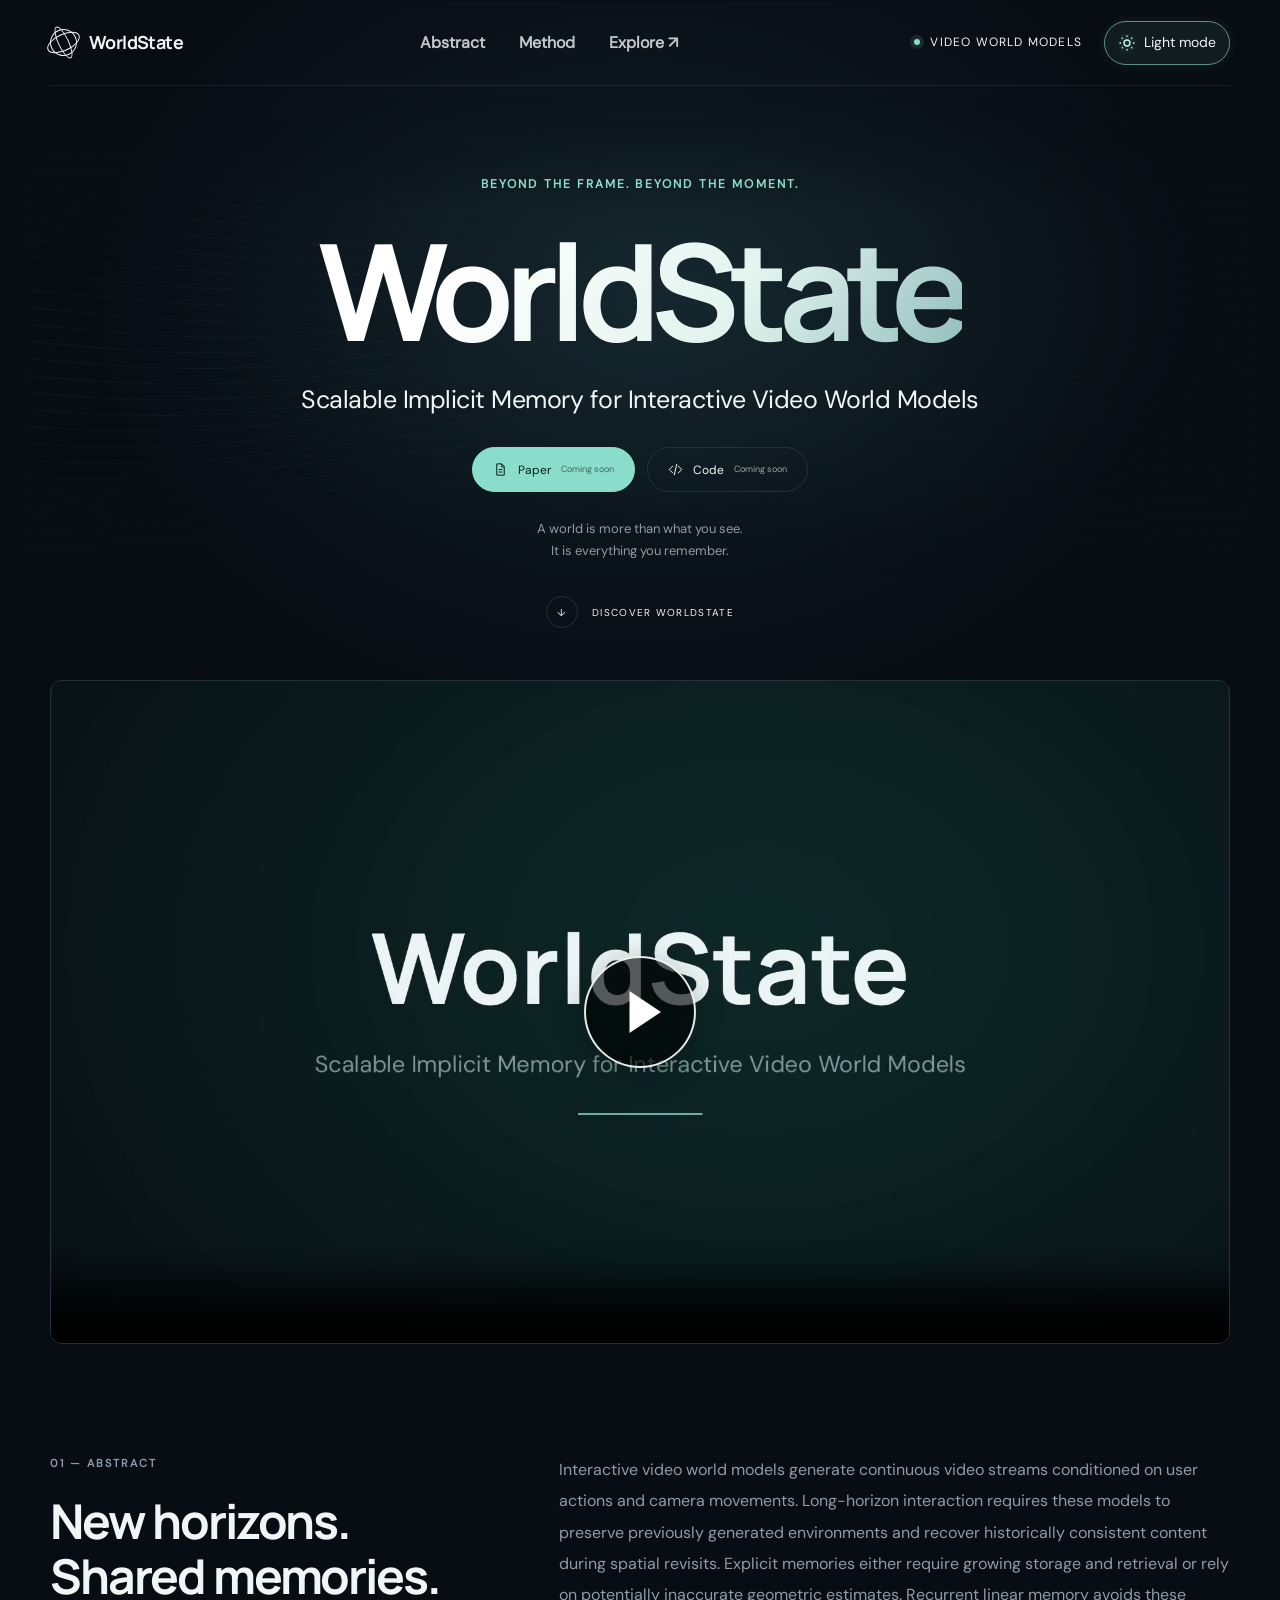
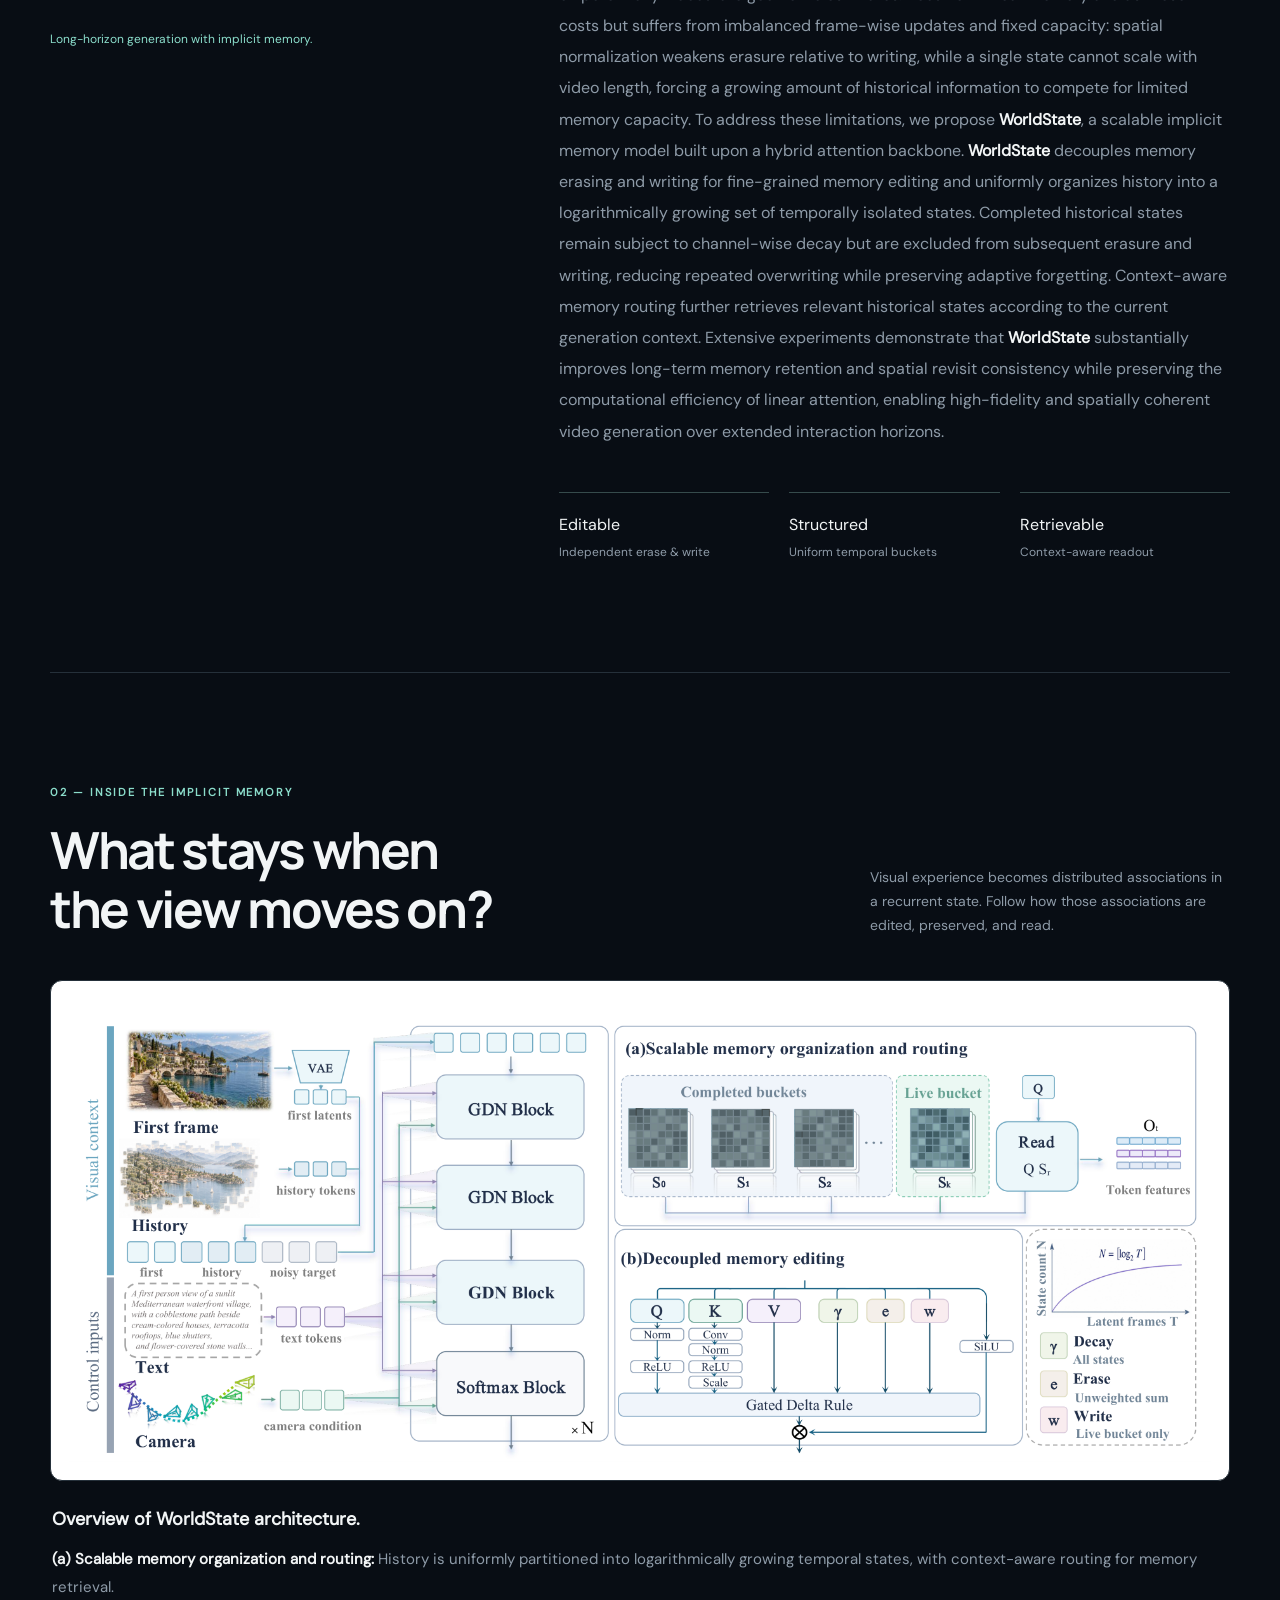
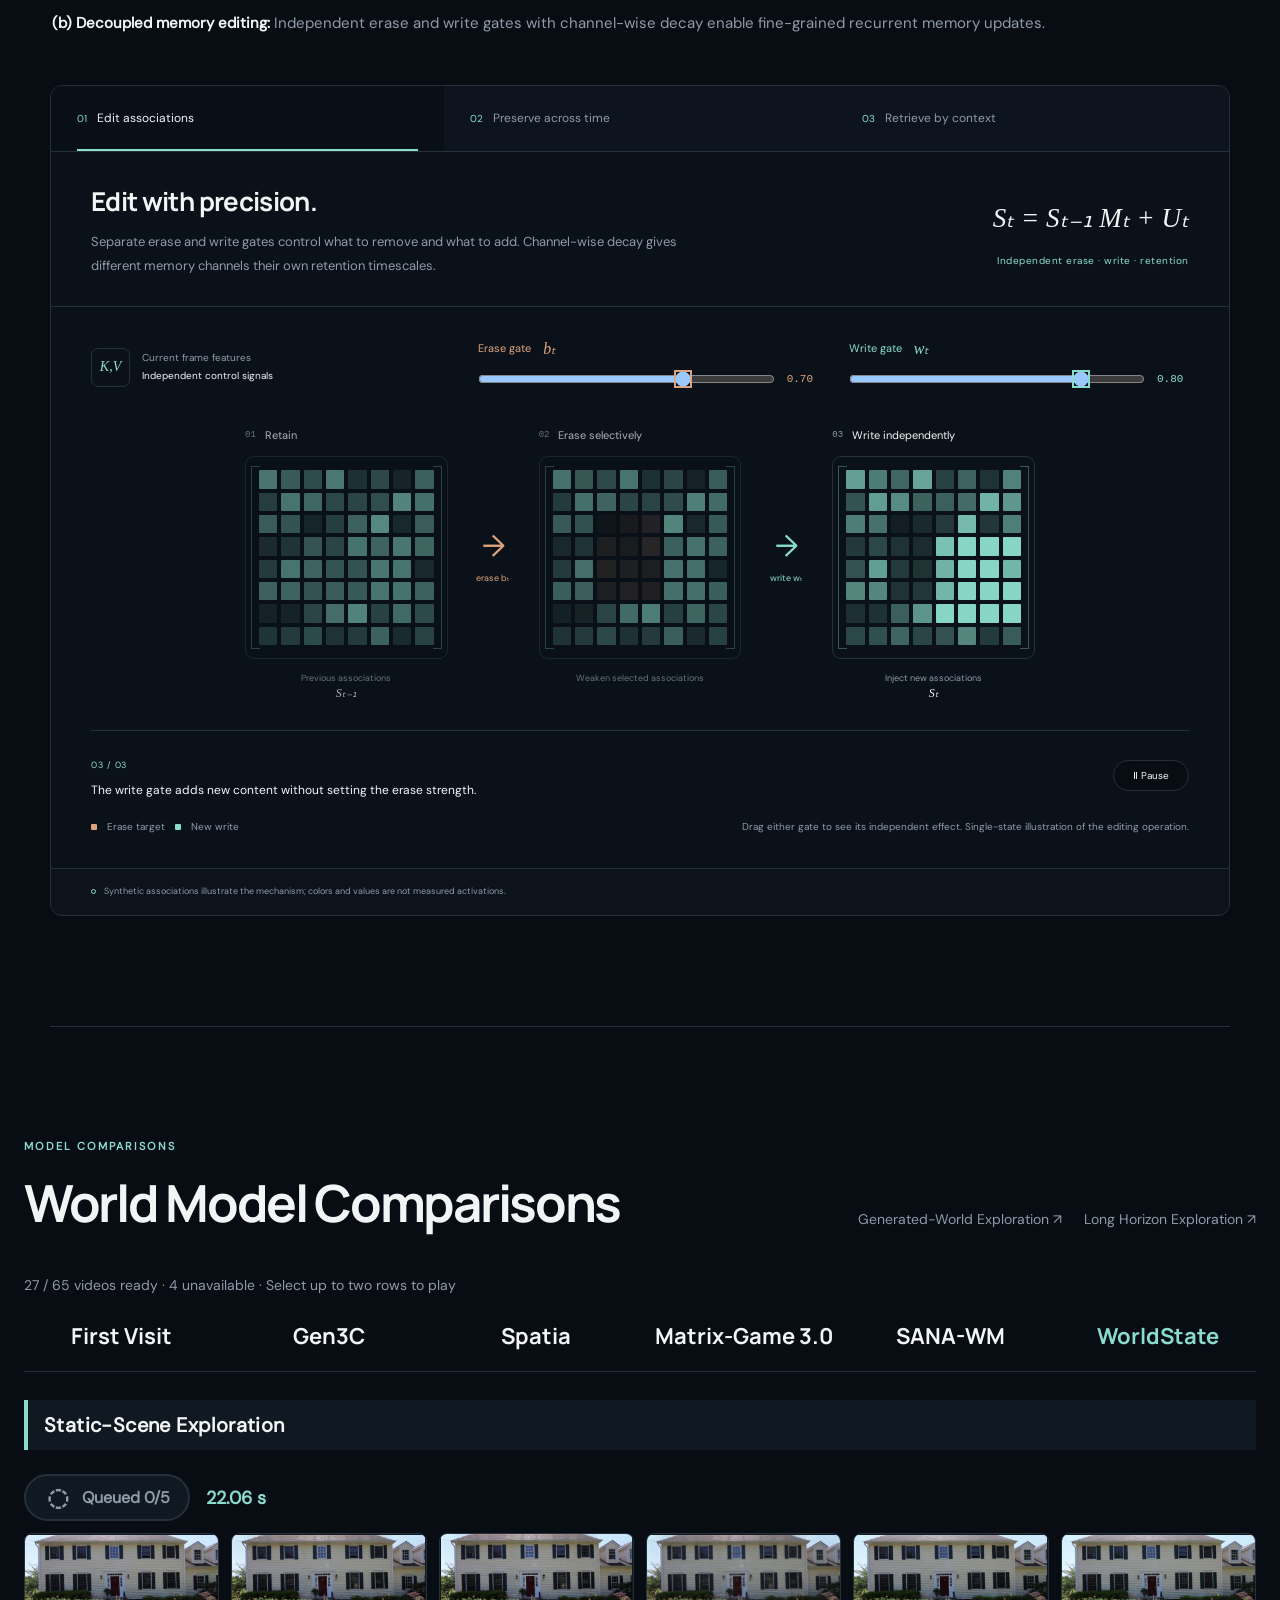
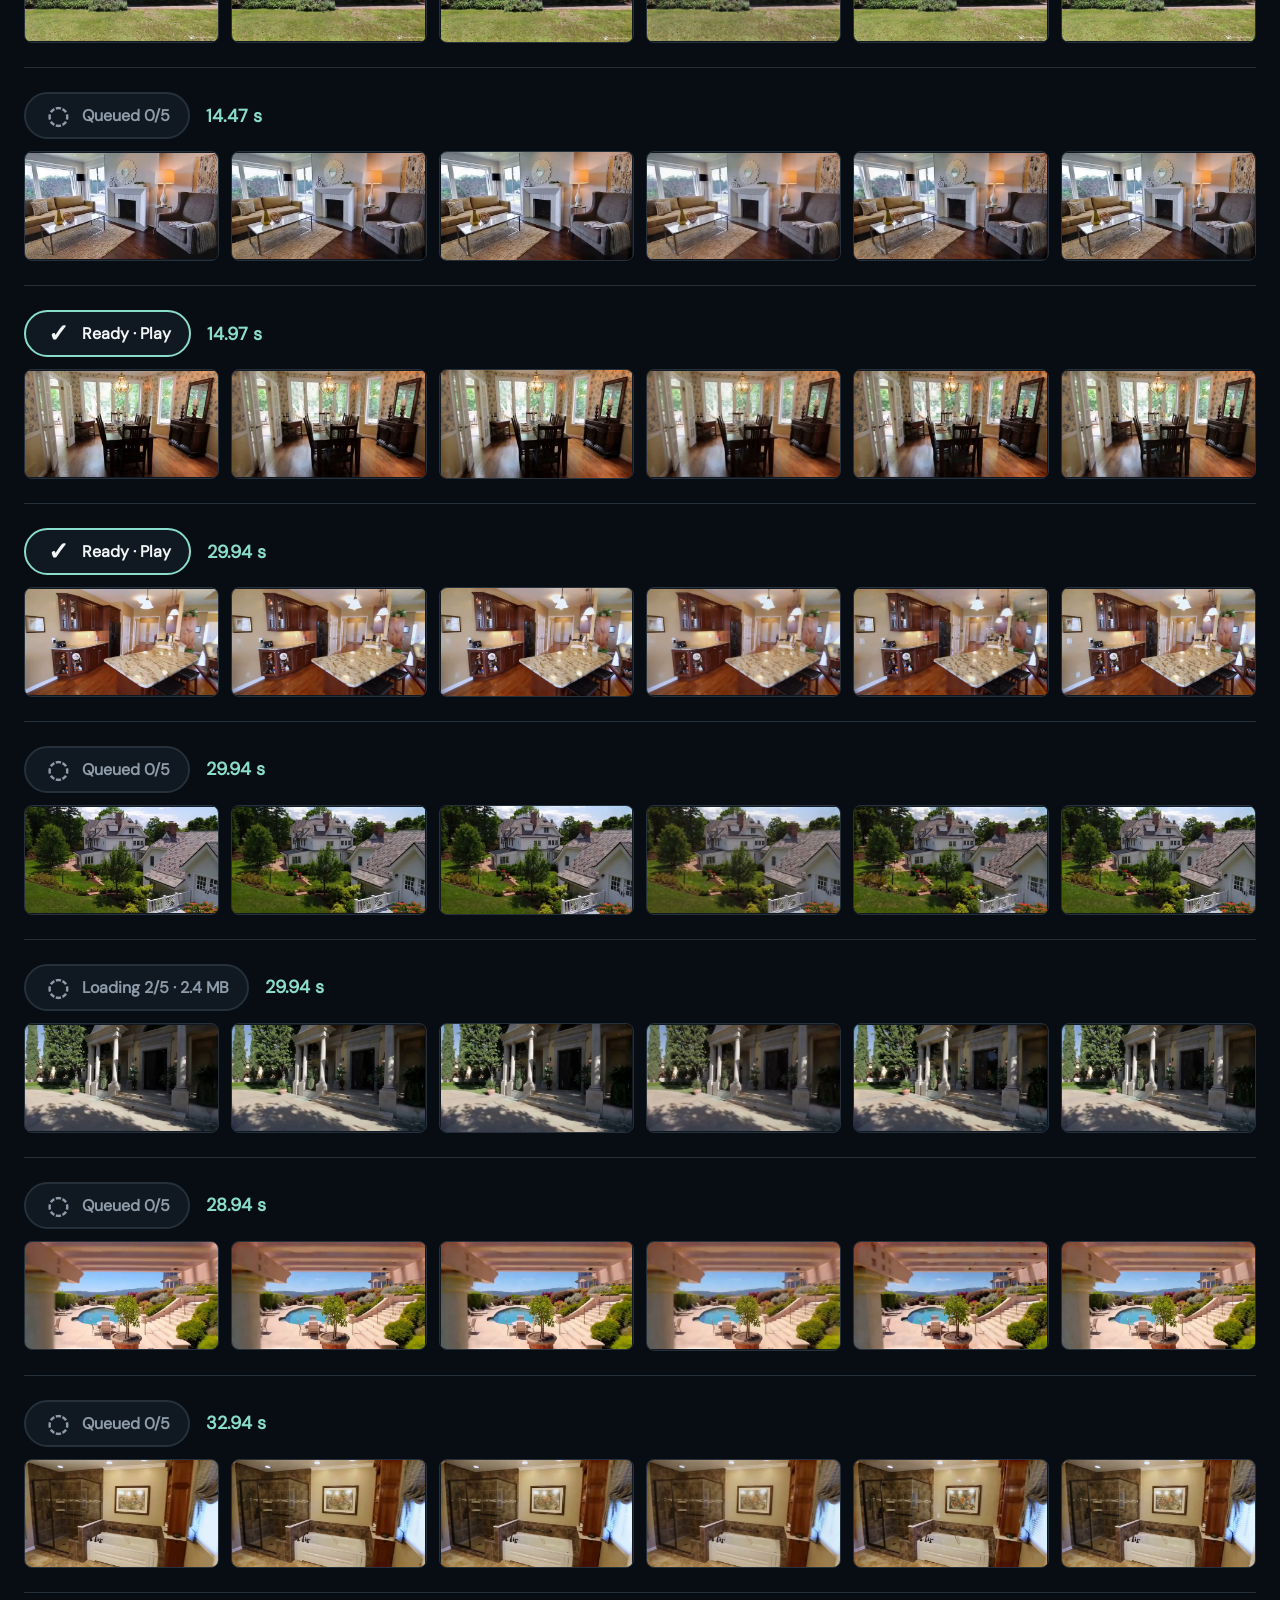
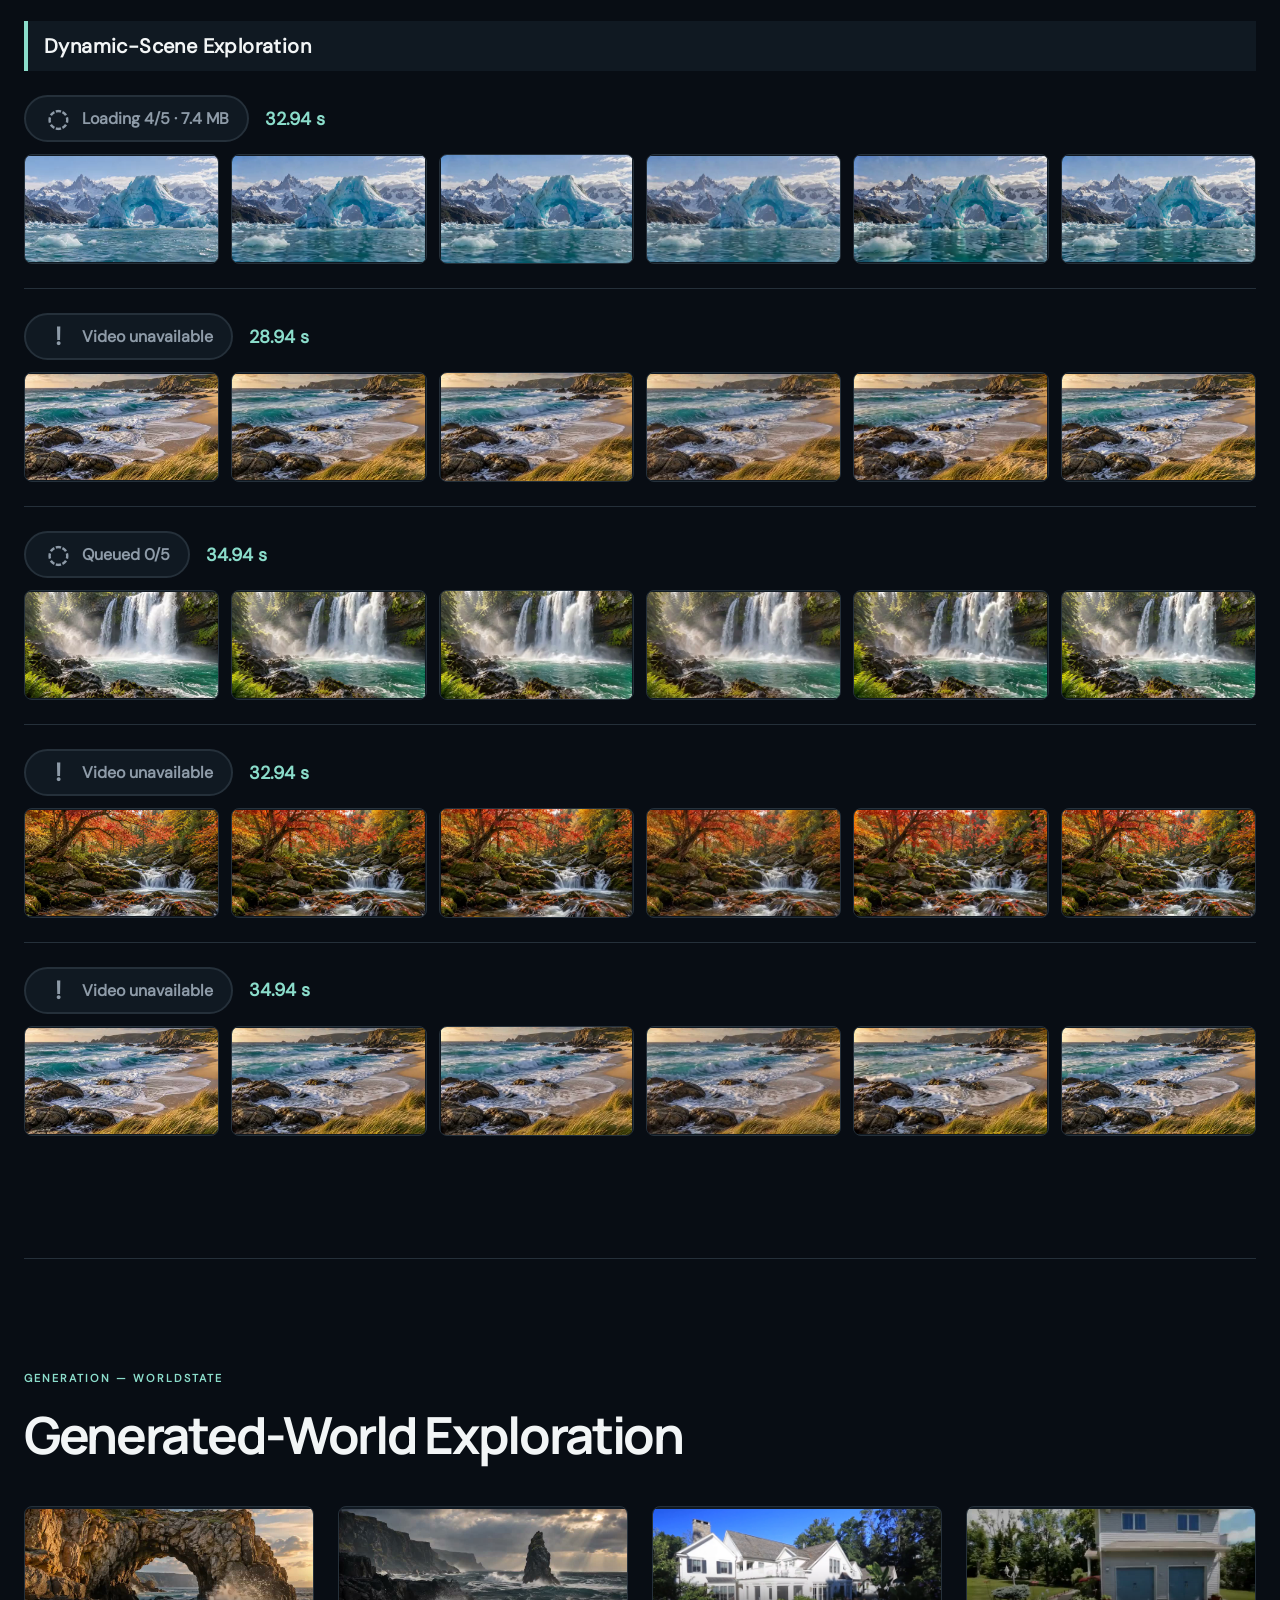
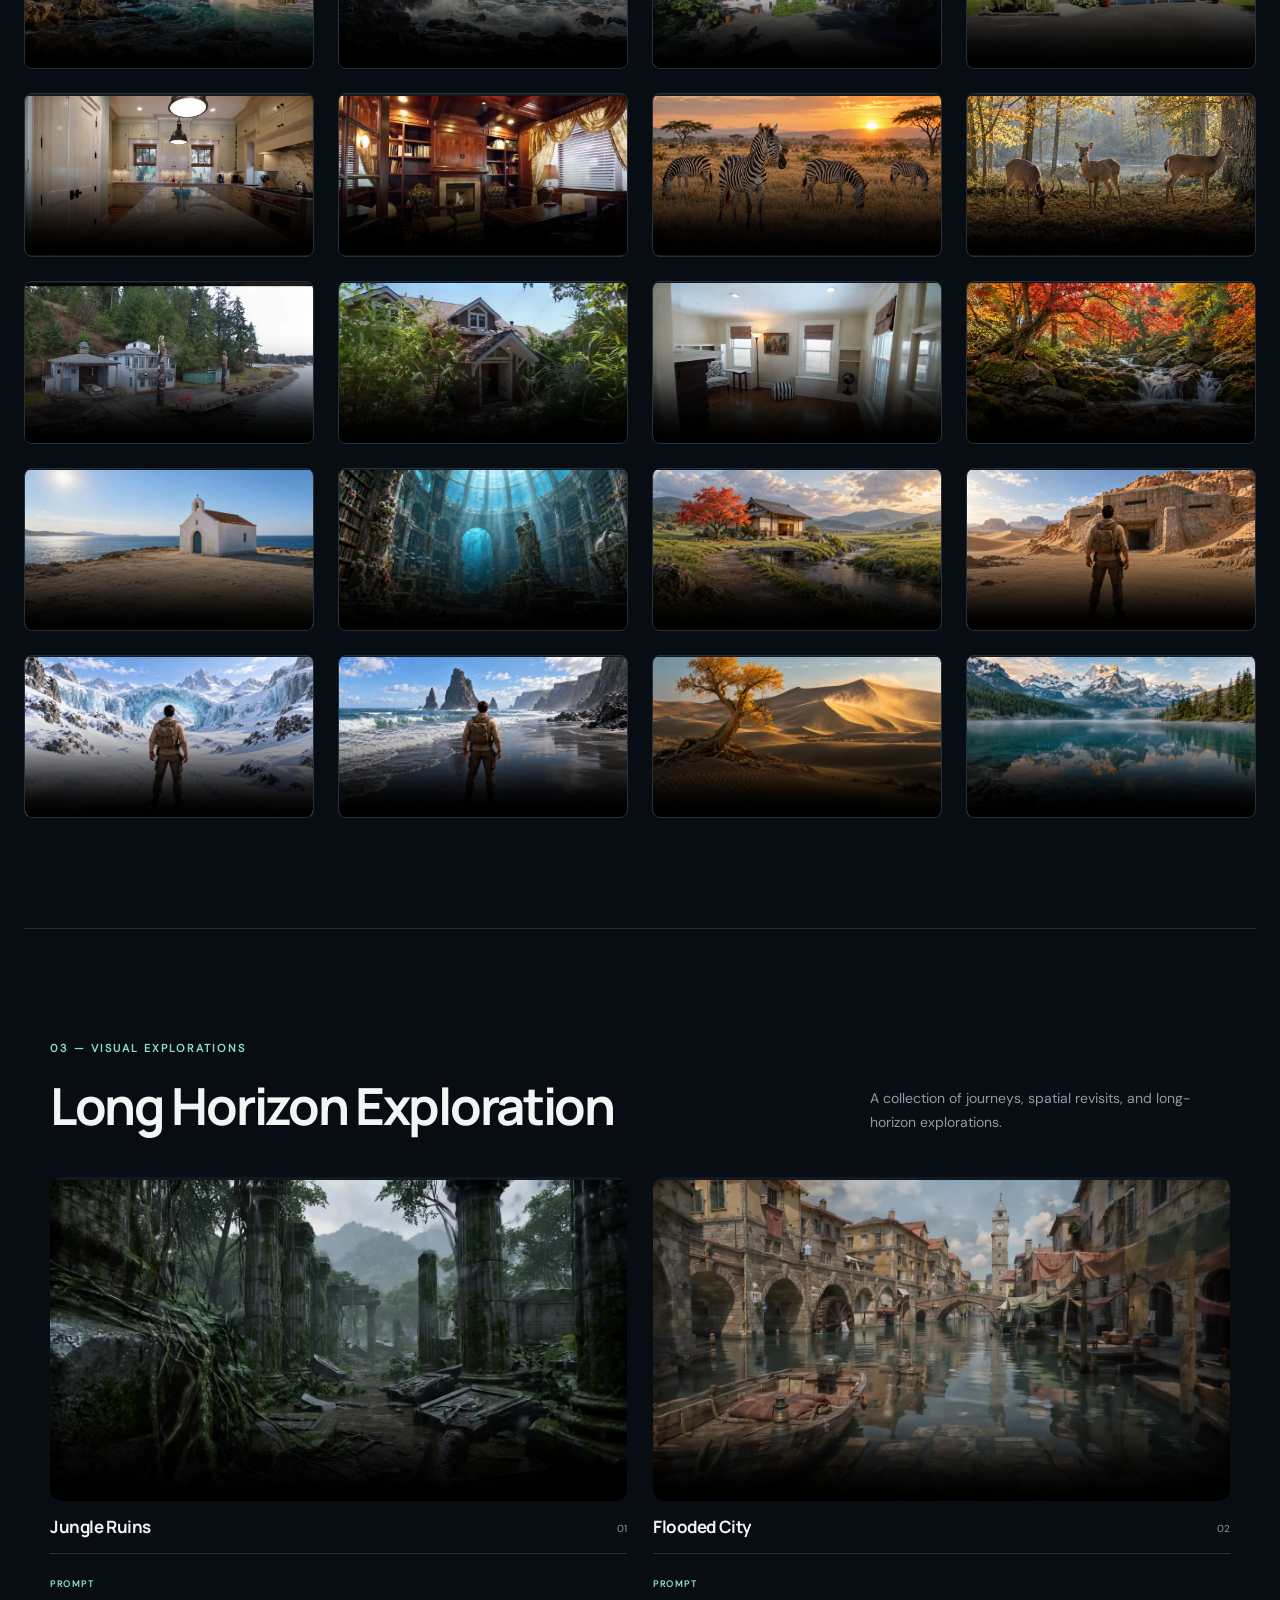
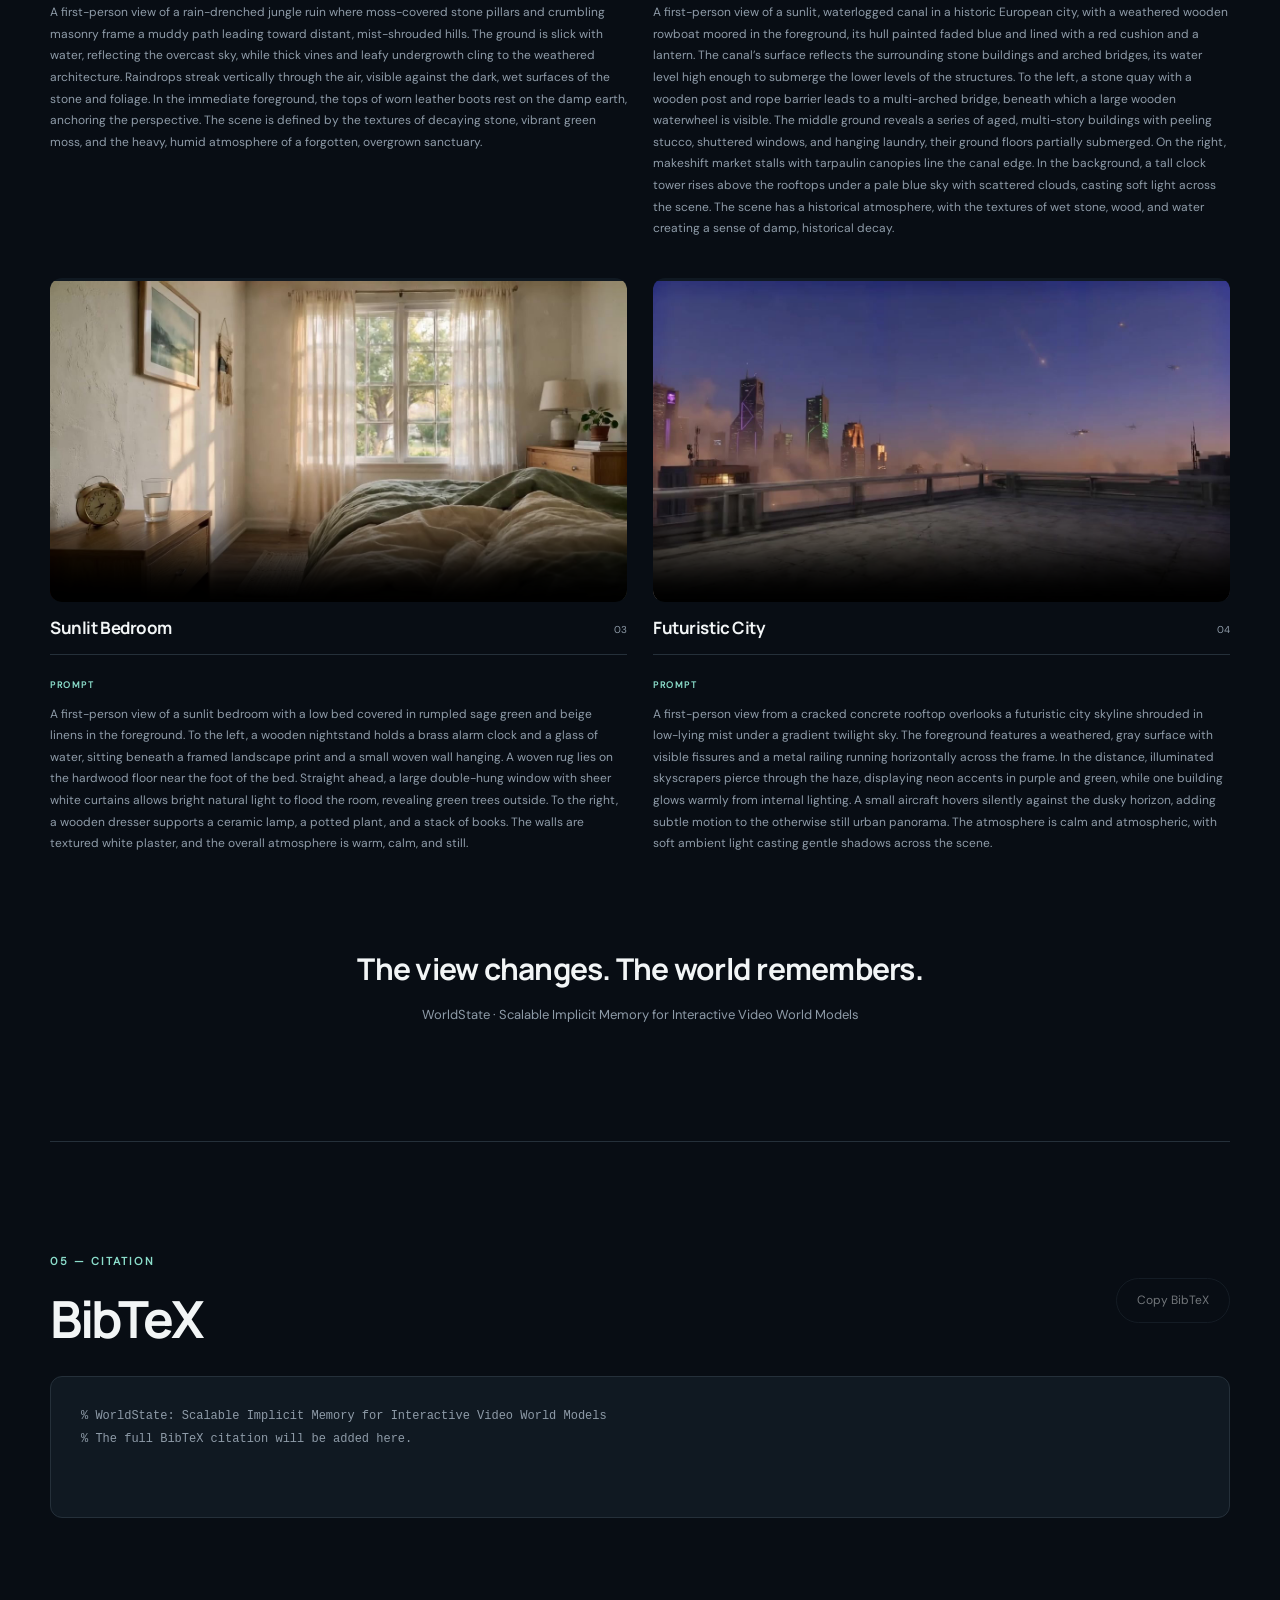
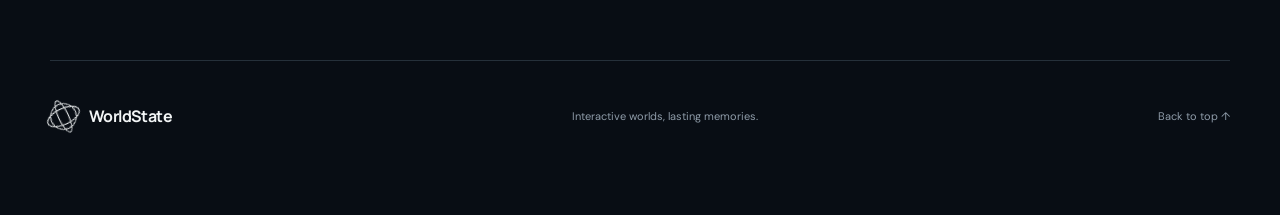
==== index.html @ dc85b0ac "Support inline comparison playback in sandboxed mirrors" ====
<!doctype html>
<html lang="en" data-theme="cinema">
<head>
<meta charset="utf-8">
<meta name="viewport" content="width=device-width, initial-scale=1">
<meta name="description" content="WorldState: Scalable Implicit Memory for Interactive Video World Models.">
<meta name="theme-color" content="#080d14">
<title>WorldState: Scalable Implicit Memory for Interactive Video World Models</title>
<script src="theme.js?v=2"></script>
<link rel="icon" href="assets/favicon.svg" type="image/svg+xml">
<link rel="stylesheet" href="styles.css?v=20260926-inline-videos">
<link rel="stylesheet" href="implicit.css?v=3">
<link rel="stylesheet" href="title.css?v=8">
<script src="title.js?v=3" defer></script>
<script src="content.js?v=20260926-gallery-order" defer></script>
<script src="implicit.js?v=20260921" defer></script>
<script src="video-preload.js?v=20260926-sandbox" defer></script>
<script src="video-loops.js?v=20260926-sandbox" defer></script>
<script src="app.js?v=20260926-inline-videos" defer></script>
</head>
<body>
<div id="app"></div>
<noscript><h1>WorldState: Scalable Implicit Memory for Interactive Video World Models</h1><p>Please enable JavaScript to view this interactive project page.</p></noscript>
</body>
</html>
---- styles.css ----
@font-face{font-family:DM;src:url('assets/dm-sans.ttf')}@font-face{font-family:Manrope;src:url('assets/manrope.ttf');font-weight:600 800}
:root{--bg:#f8f7f3;--ink:#252d28;--muted:#70766f;--accent:#718761;--line:#dfe2d8;--panel:#efefe8;--max:1180px;--radius:14px}
*{box-sizing:border-box}html{scroll-behavior:smooth;scroll-padding-top:95px}body{margin:0;background:var(--bg);color:var(--ink);font:16px/1.7 DM,Arial,sans-serif}button,a,input{-webkit-tap-highlight-color:transparent}button,input{font:inherit}button,a{touch-action:manipulation}button{cursor:pointer}a{color:inherit;text-decoration:none}button{color:inherit}img{max-width:100%;display:block}button:focus-visible,a:focus-visible,input:focus-visible{outline:3px solid var(--accent);outline-offset:5px}::selection{background:#b5caaa;color:#18261b}h1,h2,h3,p{margin:0}h1,h2,h3{font-family:Manrope,Arial,sans-serif;line-height:1.15}h1{letter-spacing:-.065em}h2{font-size:clamp(34px,4vw,52px);letter-spacing:-.045em}h3{font-size:23px;letter-spacing:-.025em}.wrap{width:min(var(--max),calc(100% - 100px));margin:auto}.eyebrow{font-size:11px;letter-spacing:.18em;text-transform:uppercase;font-weight:bold}.muted{color:var(--muted)}.skip{position:fixed;top:-100px;left:20px;z-index:99;padding:10px;background:var(--bg)}.skip:focus{top:10px}
.site-nav{height:86px;display:flex;align-items:center;justify-content:space-between;border-bottom:1px solid var(--line);position:relative;z-index:10}.brand{font-family:Manrope,sans-serif;display:flex;align-items:center;gap:12px;font-size:18px;letter-spacing:-.6px}.brand-mark{width:27px;height:27px;display:inline-block;position:relative;border:1.4px solid currentColor;border-radius:50%;transform:rotate(-25deg)}.brand-mark:before,.brand-mark:after{content:'';position:absolute;border:1.1px solid currentColor;border-radius:50%;inset:4px -5px}.brand-mark:after{inset:-5px 7px}.nav-links{display:flex;gap:32px;font-size:12px}.nav-links a{color:var(--muted);transition:color .2s}.nav-links a:hover{color:var(--ink)}.nav-end{display:flex;align-items:center;gap:10px;font-size:10px;letter-spacing:.14em}.status-dot{width:6px;height:6px;border-radius:50%;background:var(--accent);box-shadow:0 0 0 4px color-mix(in srgb,var(--accent) 12%,transparent)}
.hero{position:relative;padding:90px 0 64px}.hero h1{font-size:clamp(74px,9.5vw,136px);line-height:1.07}.hero .subtitle{font-size:clamp(21px,2.7vw,34px);line-height:1.4;font-weight:400;letter-spacing:-.035em;margin-top:16px}.hero .eyebrow{margin-bottom:24px}.hero-description{max-width:430px;color:var(--muted);font-size:15px}.resource-links{display:flex;gap:12px;margin-top:30px;flex-wrap:wrap}.pill{display:inline-flex;align-items:center;justify-content:center;gap:10px;border:1px solid var(--line);background:transparent;min-height:45px;padding:9px 20px;border-radius:30px;font-size:12px;transition:transform .2s,background .2s}.pill:hover{transform:translateY(-2px);background:var(--panel)}.pill.primary{color:var(--bg);background:var(--ink);border-color:var(--ink)}.pill small{font-size:9px;opacity:.62}.pill svg{width:15px;height:15px}.hero-authors{font-size:13px;margin-top:16px;color:var(--muted)}.hero-bottom{display:flex;align-items:end;justify-content:space-between;margin-top:40px}.scroll-cue{font-size:10px;letter-spacing:.13em;display:flex;align-items:center;gap:14px}.scroll-cue span{display:inline-flex;justify-content:center;align-items:center;width:32px;height:32px;border:1px solid var(--line);border-radius:50%}
.cover-strip{position:relative;border-radius:var(--radius);overflow:hidden;aspect-ratio:2.9;background:var(--panel)}.cover-strip img{width:100%;height:100%;object-fit:cover;object-position:center 58%;transition:transform 1.2s}.cover-strip:hover img{transform:scale(1.025)}.cover-caption{position:absolute;bottom:22px;left:26px;color:#fff;font-size:11px;letter-spacing:.12em;text-shadow:0 1px 8px #000}.cover-tag{position:absolute;top:20px;right:20px;padding:5px 10px;background:#182a2355;backdrop-filter:blur(15px);border:1px solid #ffffff44;border-radius:20px;color:#fff;font-size:10px;letter-spacing:.04em}.strip-footer{display:flex;justify-content:space-between;font-size:10px;color:var(--muted);margin-top:12px;letter-spacing:.05em}.section{padding:110px 0;border-bottom:1px solid var(--line)}.section-heading{display:flex;justify-content:space-between;align-items:end;gap:35px;margin-bottom:42px}.section-heading .eyebrow{margin-bottom:18px;color:var(--accent)}.section-heading p{max-width:360px;color:var(--muted);font-size:14px}.abstract-grid{display:grid;grid-template-columns:1fr 1.65fr;gap:90px}.abstract-grid h2{margin-top:20px}.abstract-copy{font-size:16px;line-height:1.95;color:var(--muted)}.abstract-copy strong{color:var(--ink);font-weight:600}.abstract-kicker{font-size:12px;color:var(--accent);margin-top:26px}.principles{display:grid;grid-template-columns:repeat(3,1fr);margin-top:45px;gap:20px}.principle{border-top:1px solid var(--line);padding-top:18px;font-size:12px}.principle b{display:block;color:var(--ink);font-weight:400;font-size:16px;margin-bottom:4px}.principle span{color:var(--muted)}
.method-shell{border:1px solid var(--line);border-radius:var(--radius);background:var(--panel);overflow:hidden}.method-tabs{display:flex;border-bottom:1px solid var(--line)}.method-tab{flex:1;text-align:left;border:0;background:none;padding:22px 26px;color:var(--muted);font-size:12px;position:relative}.method-tab[aria-selected=true]{color:var(--ink);background:color-mix(in srgb,var(--bg) 65%,transparent)}.method-tab[aria-selected=true]:after{content:'';position:absolute;bottom:0;height:2px;left:26px;right:26px;background:var(--accent)}.method-tab span{display:inline-block;font-size:10px;color:var(--accent);margin-right:10px}.method-body{display:grid;grid-template-columns:1.05fr 1fr;gap:65px;align-items:center;padding:55px}.method-copy p{color:var(--muted);font-size:14px;margin:20px 0}.method-formula{font-family:Georgia,serif;font-size:27px;font-style:italic;margin:26px 0}.method-note{font-size:10px;letter-spacing:.05em;color:var(--accent)}.memory-viz{min-height:235px;display:flex;flex-direction:column;justify-content:center;position:relative}.viz-top{display:flex;justify-content:space-between;font-size:9px;letter-spacing:.14em;margin-bottom:25px;color:var(--muted)}.buckets{display:flex;gap:12px;align-items:end;height:105px}.bucket{border:1px solid color-mix(in srgb,var(--accent) 38%,transparent);background:color-mix(in srgb,var(--accent) 8%,transparent);border-radius:7px;flex:1;height:91px;padding:11px 7px;position:relative;transition:transform .6s,background .6s,box-shadow .6s}.bucket:after{content:attr(data-label);position:absolute;bottom:-26px;width:100%;left:0;text-align:center;font-size:9px;color:var(--muted)}.bucket:last-child{border-style:dashed}.cells{display:grid;grid-template-columns:repeat(3,1fr);gap:4px;height:100%}.cells i{background:var(--accent);border-radius:2px;opacity:.16}.cells i:nth-child(3n){opacity:.42}.cells i:nth-child(4n){opacity:.7}.bucket.active{background:color-mix(in srgb,var(--accent) 24%,var(--bg));transform:translateY(-9px);box-shadow:0 9px 24px color-mix(in srgb,var(--accent) 15%,transparent)}.viz-route{border-top:1px solid var(--line);margin-top:47px;display:flex;justify-content:space-between;align-items:center;padding-top:18px;font-size:10px;color:var(--muted)}.query-node{color:var(--accent);border:1px solid var(--accent);padding:3px 10px;border-radius:5px}.method-disclosure{border-top:1px solid var(--line);padding:18px 25px;font-size:12px}.method-disclosure summary{cursor:pointer;list-style:none;color:var(--muted)}.method-disclosure summary:after{content:'＋';float:right}.method-disclosure[open] summary:after{content:'−'}.method-disclosure img{margin-top:25px;border-radius:8px;background:#fff;width:100%}.diagram-caption{font-size:11px;color:var(--muted);margin-top:14px}
.filter-row{display:flex;gap:8px;margin-bottom:32px;flex-wrap:wrap}.filter{border:1px solid transparent;border-radius:30px;padding:7px 18px;background:none;color:var(--muted);font-size:11px}.filter[aria-pressed=true]{border-color:var(--ink);color:var(--ink)}.video-grid{display:grid;grid-template-columns:repeat(2,1fr);gap:38px 26px}.video-card{min-width:0}.video-card[hidden]{display:none}.video-cover{position:relative;display:block;width:100%;padding:0;aspect-ratio:16/9;overflow:hidden;border:0;border-radius:var(--radius);background:var(--panel);text-align:left}.video-cover img{width:100%;height:100%;object-fit:cover;transition:transform .75s}.video-cover:hover img{transform:scale(1.045)}.video-cover:after{content:'';position:absolute;inset:0;background:linear-gradient(transparent 60%,#06181c55)}.play-icon{position:absolute;left:20px;bottom:20px;z-index:1;background:#ffffff26;border:1px solid #ffffff66;color:#fff;border-radius:50%;width:39px;height:39px;display:grid;place-items:center;font-size:13px;backdrop-filter:blur(8px)}.video-cover .cover-tag{font-size:9px;top:14px;right:14px}.video-meta{display:flex;align-items:start;justify-content:space-between;margin-top:16px;gap:15px}.video-meta h3{font-size:17px}.video-meta p{font-size:11px;color:var(--muted);margin-top:5px}.video-number{font-size:10px;color:var(--muted);padding-top:3px}.gallery-note{font-size:11px;color:var(--muted);margin-top:32px}.wide-callout{padding:65px 0 5px;text-align:center}.wide-callout p{font-size:13px;color:var(--muted);margin-top:18px}.wide-callout h3{font-size:30px}.footer{display:flex;justify-content:space-between;align-items:center;padding:42px 0 85px;font-size:11px;color:var(--muted)}.footer .brand{font-size:16px;color:var(--ink)}.footer a:hover{color:var(--accent)}
.design-switch{position:fixed;bottom:20px;left:50%;transform:translateX(-50%);display:flex;gap:3px;padding:5px;border-radius:30px;border:1px solid var(--line);background:color-mix(in srgb,var(--bg) 88%,transparent);backdrop-filter:blur(20px);box-shadow:0 5px 28px #0000000b;z-index:30;white-space:nowrap}.design-switch a{font-size:10px;padding:6px 13px;border-radius:20px;color:var(--muted)}.design-switch a.active{background:var(--ink);color:var(--bg)}.design-switch .switch-home{border-right:1px solid var(--line);border-radius:0;padding-right:14px}.reveal{opacity:1;transform:none}.js-motion .reveal{opacity:0;transform:translateY(24px);transition:opacity .8s,transform .8s}.js-motion .reveal.visible{opacity:1;transform:none}.toast{position:fixed;left:50%;bottom:86px;transform:translate(-50%,15px);opacity:0;pointer-events:none;background:var(--ink);color:var(--bg);padding:13px 22px;border-radius:10px;font-size:12px;z-index:50;transition:.25s;max-width:calc(100% - 40px);width:max-content}.toast.show{opacity:1;transform:translate(-50%,0)}
dialog{background:var(--bg);color:var(--ink);border:1px solid var(--line);padding:0;border-radius:16px;max-width:min(920px,calc(100vw - 32px));width:920px;max-height:90vh;overflow:auto}dialog::backdrop{background:#050d18cc;backdrop-filter:blur(10px)}.dialog-media{position:relative;background:#0c1015}.dialog-media img,.dialog-media video{width:100%;aspect-ratio:16/9;object-fit:contain}.dialog-close{position:absolute;z-index:2;top:14px;right:14px;border:1px solid #ffffff66;color:#fff;background:#13201caa;border-radius:50%;width:38px;height:38px;font-size:23px}.dialog-copy{padding:25px 30px}.dialog-copy p{font-size:13px;color:var(--muted);margin-top:10px}.dialog-copy .eyebrow{color:var(--accent);margin-bottom:12px}
/* 01 — Fieldnotes: warm paper, editorial typography, generous margins. */
.editorial .hero{padding-top:70px}.editorial .hero h1{font-family:Georgia,'Times New Roman',serif;font-weight:400;letter-spacing:-.065em}.editorial .hero .subtitle{max-width:730px;font-family:DM,sans-serif;font-size:29px}.editorial .hero-title-row{display:flex;align-items:center;justify-content:space-between}.editorial .orbit-art{width:180px;height:180px;margin:0 40px 0 20px;color:#8c9b7b;flex-shrink:0}.editorial .abstract-grid h2{font-family:Georgia,serif;font-weight:400;font-size:49px;letter-spacing:-.055em}.editorial .hero-bottom{margin-top:0}.editorial .hero-description{font-size:13px;text-align:right;max-width:280px}.editorial .hero-actions-row{display:flex;align-items:center;justify-content:space-between}.editorial .hero-actions-row .resource-links{margin-top:26px}.editorial .hero .scroll-cue{margin-top:22px}.orbit-art{animation:orbit-spin 70s linear infinite}.orbit-art ellipse,.orbit-art circle{fill:none;stroke:currentColor;stroke-width:.6}.orbit-art .orb-dot{fill:currentColor;stroke:0}@keyframes orbit-spin{to{transform:rotate(360deg)}}
/* 02 — Afterglow: large cinematic title, ambient light, widescreen gallery. */
.cinema{--bg:#080d14;--ink:#f2f5f6;--muted:#8e9ba8;--accent:#8bddcb;--line:#25303a;--panel:#101922;--radius:12px}.cinema .site-nav{border-color:#ffffff16}.cinema .hero{text-align:center;padding:88px 0 52px}.cinema .hero:before{content:'';position:absolute;inset:-85px -45px -70px;pointer-events:none;z-index:-1;background:radial-gradient(ellipse at 50% 40%,#315e7130,transparent 65%)}.cinema .hero h1{font-size:clamp(75px,10.5vw,150px);letter-spacing:-.07em;background:linear-gradient(140deg,#fff 22%,#def6f0 65%,#6fabb2);background-clip:text;color:transparent}.cinema .hero .subtitle{font-family:DM,sans-serif;font-size:25px;max-width:650px;margin:20px auto 0;letter-spacing:-.02em}.cinema .hero .eyebrow{color:var(--accent)}.cinema .resource-links{justify-content:center}.cinema .hero-description{margin:26px auto 0;max-width:500px;font-size:13px}.cinema .hero-bottom{justify-content:center;margin-top:34px}.cinema .cover-strip{aspect-ratio:2.5;border:1px solid #ffffff20;box-shadow:0 20px 100px #14435430}.cinema .cover-strip img{object-position:center 52%;filter:saturate(.75) brightness(.8)}.cinema .cover-strip:after{content:'';position:absolute;inset:0;background:linear-gradient(transparent 50%,#080d1477)}.cinema .cover-caption{z-index:1}.cinema .cover-crosshair{position:absolute;top:50%;left:50%;transform:translate(-50%,-50%);width:48px;height:48px;z-index:1;border:1px solid #ffffff44;border-radius:50%;display:grid;place-items:center;color:#fff9;font-size:20px}.cinema .abstract-grid{grid-template-columns:1fr 1.6fr}.cinema .abstract-grid h2{font-size:48px}.cinema .video-card:first-child{grid-column:1/-1}.cinema .video-card:first-child .video-cover{aspect-ratio:2.35}.cinema .video-cover img{filter:saturate(.8)}.cinema .filter[aria-pressed=true]{background:var(--accent);color:#10211f;border-color:var(--accent)}.cinema .section-heading .eyebrow{color:var(--accent)}.cinema .pill.primary{background:var(--accent);border-color:var(--accent);color:#0b211d}.cinema .principle{border-top-color:#364b4c}
/* 03 — Atlas: sky blue, floating spatial frames, soft technical precision. */
.atlas{--bg:#f5f8ff;--ink:#223958;--muted:#748299;--accent:#5a82ce;--line:#d9e3f1;--panel:#eaf0fa;--radius:20px}.atlas .hero{text-align:center;padding:83px 0 40px;isolation:isolate}.atlas .hero:before{content:'';position:absolute;inset:-87px -50px -80px;background:radial-gradient(ellipse at 50% 25%,#d8e6ff99,transparent 65%);z-index:-1}.atlas .hero .eyebrow{color:var(--accent)}.atlas .hero h1{font-size:clamp(80px,10vw,142px);color:#29476f;letter-spacing:-.07em}.atlas .hero .subtitle{font-family:DM,sans-serif;font-size:26px;max-width:680px;margin:20px auto 0}.atlas .resource-links{justify-content:center}.atlas .hero-description{margin:20px auto 0;font-size:13px;max-width:470px}.atlas .hero-bottom{display:none}.atlas .pill.primary{background:#29476f;border-color:#29476f;color:#fff}.atlas .pill{background:#ffffff80;border-color:#cddbef}.atlas-stage{position:relative;height:365px;display:flex;justify-content:center;align-items:center;perspective:1000px;margin:15px 0 0}.atlas-stage:before{content:'';position:absolute;inset:0;background-image:radial-gradient(#7794b733 .8px,transparent .8px);background-size:20px 20px;mask-image:radial-gradient(ellipse,#000 10%,transparent 72%)}.spatial-frame{position:absolute;width:47%;padding:7px;background:#fff;border:1px solid #d2dfef;border-radius:14px;box-shadow:0 20px 45px #3c63891c}.spatial-frame img{aspect-ratio:16/9;object-fit:cover;border-radius:8px}.spatial-frame.left{width:32%;left:3%;transform:rotate(-9deg) translateY(18px);z-index:1}.spatial-frame.right{width:32%;right:3%;transform:rotate(9deg) translateY(18px);z-index:1}.spatial-frame.center{z-index:2;transform:translateY(-10px);animation:float-frame 8s ease-in-out infinite}.frame-label{display:flex;justify-content:space-between;font-size:9px;letter-spacing:.1em;padding:8px 4px 2px;color:var(--muted)}.spatial-tag{position:absolute;bottom:6px;z-index:3;left:50%;transform:translateX(-50%);padding:8px 18px;border:1px solid #d1e0f1;background:#ffffffd9;backdrop-filter:blur(10px);border-radius:30px;font-size:10px;white-space:nowrap;display:flex;align-items:center;gap:10px}.atlas .abstract-grid{display:block;max-width:820px;margin:auto;text-align:center}.atlas .abstract-grid h2{max-width:600px;margin:18px auto 30px;font-size:48px}.atlas .abstract-copy{text-align:left}.atlas .abstract-kicker{text-align:center}.atlas .principles{text-align:center}.atlas .section-heading{justify-content:center;text-align:center;display:block}.atlas .section-heading p{margin:20px auto 0;max-width:500px}.atlas .method-shell{background:#fff9;box-shadow:0 15px 55px #31578507}.atlas .filter-row{justify-content:center}.atlas .filter[aria-pressed=true]{background:#29476f;border-color:#29476f;color:#fff}.atlas .video-grid{grid-template-columns:repeat(3,1fr);gap:35px 22px}.atlas .video-cover{aspect-ratio:1.45}.atlas .video-meta h3{font-size:15px}.atlas .video-meta p{font-size:10px}.atlas .gallery-note{text-align:center}.atlas .wide-callout{background:linear-gradient(120deg,#e2ecfa,#edf2ff);margin-top:70px;border-radius:20px;padding:45px 20px}.atlas .method-tab[aria-selected=true]{background:#eff4fc}@keyframes float-frame{0%,100%{transform:translateY(-10px)}50%{transform:translateY(-22px)}}
@media(min-width:1500px){.hero h1{font-size:140px}}@media(max-width:1000px){.wrap{width:calc(100% - 56px)}.method-body{gap:35px;padding:35px}.abstract-grid{gap:45px}.editorial .orbit-art{width:140px;height:140px;margin-right:10px}.atlas .video-grid{grid-template-columns:repeat(2,1fr)}.atlas-stage{height:310px}.method-tab{padding:20px 15px}.nav-end{display:none}.hero{padding-top:70px}}
@media(max-width:650px){.wrap{width:calc(100% - 36px)}.site-nav{height:72px}.brand{font-size:16px}.brand-mark{width:22px;height:22px}.nav-links{gap:18px;font-size:10px}.hero{padding:55px 0 35px}.hero h1,.cinema .hero h1,.atlas .hero h1{font-size:clamp(58px,15vw,90px)}.hero .eyebrow{font-size:9px;margin-bottom:20px}.hero .subtitle,.editorial .hero .subtitle,.cinema .hero .subtitle,.atlas .hero .subtitle{font-size:20px;line-height:1.4}.editorial .hero-title-row{display:block}.editorial .orbit-art{display:none}.editorial .hero{padding-top:50px}.editorial .hero-actions-row{display:block}.editorial .hero-description{text-align:left;margin-top:25px;max-width:100%}.editorial .hero .scroll-cue{margin-top:24px}.pill{padding:8px 15px;min-height:42px;font-size:11px}.resource-links{gap:9px;margin-top:25px}.cover-strip,.cinema .cover-strip{aspect-ratio:1.6}.cover-caption{bottom:16px;left:16px;font-size:9px}.cover-tag{top:12px;right:12px;font-size:8px}.strip-footer{font-size:8px;gap:15px}.section{padding:70px 0}.abstract-grid,.cinema .abstract-grid{display:block}.abstract-grid h2,.editorial .abstract-grid h2,.cinema .abstract-grid h2,.atlas .abstract-grid h2{font-size:36px;margin:18px 0 28px}.abstract-copy{font-size:14px;line-height:1.9}.principles{gap:12px;margin-top:30px}.principle b{font-size:13px}.principle span{font-size:10px;line-height:1.4;display:block}.section-heading{display:block;margin-bottom:28px}.section-heading h2{font-size:35px}.section-heading p{margin-top:20px;font-size:13px}.method-tabs{gap:0}.method-tab{padding:15px 10px;font-size:10px;line-height:1.5}.method-tab span{display:block}.method-tab[aria-selected=true]:after{left:10px;right:10px}.method-body{grid-template-columns:1fr;padding:28px 24px;gap:25px}.method-copy h3{font-size:24px}.method-copy p{font-size:13px}.method-formula{font-size:23px}.memory-viz{min-height:215px}.method-disclosure{padding:17px;font-size:10px}.video-grid,.atlas .video-grid{grid-template-columns:1fr;gap:30px}.cinema .video-card:first-child{grid-column:auto}.cinema .video-card:first-child .video-cover,.atlas .video-cover{aspect-ratio:16/9}.filter{padding:7px 13px;font-size:10px}.video-meta h3,.atlas .video-meta h3{font-size:17px}.footer{padding:35px 0 95px;gap:20px}.footer>span{display:none}.design-switch{bottom:13px}.design-switch a{font-size:9px;padding:7px 10px}.cinema .hero,.atlas .hero{padding:55px 0 30px}.cinema .hero-description,.atlas .hero-description{font-size:12px}.atlas-stage{height:225px;margin-top:0}.spatial-frame{width:65%}.spatial-frame.left,.spatial-frame.right{width:44%}.spatial-frame.left{left:0}.spatial-frame.right{right:0}.frame-label{font-size:6px;padding:5px 2px 0}.spatial-tag{font-size:8px;bottom:0;padding:6px 11px}.atlas .section-heading p{font-size:13px}.atlas .abstract-grid{text-align:left}.atlas .abstract-copy{text-align:left}.atlas .abstract-grid h2{margin:18px 0 28px}.wide-callout h3{font-size:25px}.dialog-copy{padding:23px}.dialog-copy h3{font-size:23px}}
.cinema .hero:before,.atlas .hero:before{left:0;right:0}
@media(prefers-reduced-motion:reduce){html{scroll-behavior:auto}*,*:before,*:after{animation:none!important;transition:none!important}.js-motion .reveal{opacity:1;transform:none}}

/* Refiner comparisons: each source contains two synchronized views. */
.refiner-list{display:grid;gap:48px}
.refiner-card{min-width:0}
.refiner-card-heading{display:flex;justify-content:space-between;align-items:baseline;gap:16px;margin-bottom:20px}
.refiner-card-heading h3{font-family:Manrope,Arial,sans-serif;font-size:22px;letter-spacing:-.6px;margin:0}
.refiner-card-heading>span{color:var(--muted);font-size:11px}
.refiner-labels{display:grid;grid-template-columns:repeat(2,minmax(0,1fr));border:1px solid var(--line);border-bottom:0;border-radius:var(--radius) var(--radius) 0 0;background:var(--panel)}
.refiner-labels>div{padding:15px 20px;display:flex;justify-content:space-between;align-items:center;gap:12px}
.refiner-labels>div+div{border-left:1px solid var(--line)}
.refiner-labels span{font-size:11px;color:var(--muted)}
.refiner-labels strong{font-size:12px;font-weight:500}
.refiner-labels>div+div strong{color:var(--accent)}
.refiner-video{display:block;width:100%;height:auto;aspect-ratio:2560/704;object-fit:contain;background:#080d14;border-radius:0 0 var(--radius) var(--radius)}
.refiner-caption{font-size:11px;color:var(--muted);margin:12px 0 0;text-align:center}
.refiner-caption span{padding:0 12px}
@media(max-width:650px){.refiner-list{gap:32px}.refiner-card-heading{margin-bottom:14px}.refiner-card-heading h3{font-size:18px}.refiner-card-heading>span{font-size:9px}.refiner-labels>div{padding:12px 10px;display:block;text-align:center}.refiner-labels span{display:block;font-size:9px;margin-bottom:3px}.refiner-labels strong{font-size:11px}.refiner-caption{font-size:9px}.refiner-caption span{padding:0 5px}}

/* Reserved paper citation, after all video content. */
.citation-section .section-heading{align-items:center;margin-bottom:28px}
.citation-copy{flex-shrink:0}
.citation-copy:disabled{opacity:.45;cursor:default}
.citation-panel{border:1px solid var(--line);border-radius:var(--radius);background:var(--panel)}
.citation-panel pre{margin:0;padding:28px 30px;min-height:140px;white-space:pre-wrap;overflow-wrap:anywhere;color:var(--muted);font:12px/1.9 ui-monospace,SFMono-Regular,Consolas,monospace}
.citation-panel pre:focus-visible{outline:2px solid var(--accent);outline-offset:4px;border-radius:var(--radius)}
.citation-panel code{font:inherit}
.citation-status{display:block;min-height:22px;margin-top:10px;font-size:11px;color:var(--muted)}
@media(max-width:650px){.citation-section .section-heading{display:flex;gap:18px}.citation-section .section-heading h2{margin-bottom:0}.citation-copy{font-size:10px;padding:8px 12px}.citation-panel pre{padding:22px 18px;font-size:11px}}

/* One project page, with a persistent day/night color mode. */
:root[data-theme="cinema"]{--bg:#080d14;--ink:#f2f5f6;--muted:#8e9ba8;--accent:#8bddcb;--line:#25303a;--panel:#101922;--radius:12px}
html{background:var(--bg)}
.nav-controls{display:flex;align-items:center;gap:22px}
.theme-toggle{display:inline-flex;align-items:center;justify-content:center;gap:8px;min-width:44px;min-height:44px;padding:8px 13px;border:1px solid var(--line);border-radius:24px;background:transparent;color:var(--ink);font-size:12px;white-space:nowrap}
.theme-toggle:hover{background:var(--panel);border-color:var(--accent)}
.theme-toggle svg{width:18px;height:18px;flex-shrink:0}
.theme-moon,.editorial .theme-sun{display:none}
.editorial .theme-moon{display:block}
/* Keep the editorial composition by day and the centered title by night. */
.cinema .hero-title-row,.cinema .hero-actions-row{display:contents}
.cinema .hero .orbit-art{display:none}
.cinema .hero .subtitle{max-width:900px}
.editorial .hero{text-align:left}
.editorial .hero .subtitle{max-width:900px}
.hero .subtitle{text-wrap:balance}
.editorial .memory-title{margin-left:0;margin-right:0}
.editorial .hero-bottom{justify-content:flex-start}
.hero-layout{display:flow-root}
.hero.theme-changing{overflow:clip;will-change:height}
.hero.theme-changing .hero-layout{will-change:opacity,transform,filter;pointer-events:none}
body{transition:background-color .55s ease,color .55s ease}
.site-nav,.theme-toggle,.pill{transition:background-color .45s ease,color .45s ease,border-color .45s ease}
.nav-links{font-size:16px;font-weight:600;gap:34px}
.nav-links a{color:var(--ink);opacity:.8}
.nav-links a:hover{opacity:1}
.nav-end{font-size:12px;letter-spacing:.1em}
.theme-toggle{font-size:14px}
.theme-toggle:disabled{cursor:progress}
.hero .eyebrow{font-size:12px}
@media(max-width:1000px){.nav-controls{gap:12px}.nav-links{gap:24px}}
@media(max-width:650px){
 .site-nav{height:auto;min-height:108px;padding-top:15px;padding-bottom:12px;flex-wrap:wrap;gap:10px 16px}
 .site-nav .brand{font-size:18px}
 .nav-controls{order:2;margin-left:auto;gap:0}
 .theme-toggle{padding:10px}
 .theme-label{display:none}
 .nav-links{order:3;flex-basis:100%;justify-content:center;gap:32px;font-size:14px}
 .nav-links a{min-height:32px;display:inline-flex;align-items:center}
 .hero .eyebrow{font-size:10px}
 .editorial .hero{padding:50px 0 35px}
 .editorial .hero .subtitle{font-size:20px}
 .editorial .hero-description{font-size:12px}
}
@media(prefers-reduced-motion:reduce){body,.site-nav,.theme-toggle,.pill{transition:none}}

/* A steady illuminated mode control, with feedback on hover or keyboard focus. */
.theme-toggle{--mode-light:#c1f8e9;--mode-glow:#8bddcb66;border-color:color-mix(in srgb,var(--accent) 55%,var(--line));background:color-mix(in srgb,var(--accent) 7%,var(--bg));box-shadow:0 0 14px color-mix(in srgb,var(--accent) 8%,transparent);transition:background-color .3s ease,border-color .3s ease,box-shadow .3s ease,color .3s ease}
.editorial .theme-toggle{--mode-light:#526b3b;--mode-glow:#829e5555}
.theme-toggle svg{color:var(--mode-light);opacity:1;stroke-width:1.8;filter:drop-shadow(0 0 4px var(--mode-glow));transform-origin:center;transition:transform .35s cubic-bezier(.2,.8,.2,1),filter .3s ease}
.theme-toggle:disabled{opacity:1}
.theme-toggle:focus-visible{background:color-mix(in srgb,var(--accent) 16%,var(--bg));border-color:var(--accent);box-shadow:0 0 22px color-mix(in srgb,var(--accent) 20%,transparent)}
.theme-toggle:focus-visible svg{transform:rotate(18deg) scale(1.12);filter:drop-shadow(0 0 7px var(--mode-glow))}
@media(hover:hover){
 .theme-toggle:hover{background:color-mix(in srgb,var(--accent) 16%,var(--bg));border-color:var(--accent);box-shadow:0 0 22px color-mix(in srgb,var(--accent) 20%,transparent)}
 .theme-toggle:hover svg{transform:rotate(18deg) scale(1.12);filter:drop-shadow(0 0 7px var(--mode-glow))}
}
@media(prefers-reduced-motion:reduce){.theme-toggle,.theme-toggle svg{transition:none}.theme-toggle:hover svg,.theme-toggle:focus-visible svg{transform:none}}

/* Author-provided architecture, shown before the interactive method stages. */
.architecture-overview{margin:0 0 48px}
.architecture-image{display:block;padding:18px;background:#fff;border:1px solid var(--line);border-radius:var(--radius);overflow:hidden;cursor:zoom-in}
.architecture-image img{display:block;width:100%;height:auto;filter:none}
.architecture-overview figcaption{padding:22px 2px 0;font-size:15px;line-height:1.85;color:var(--muted)}
.architecture-overview strong{color:var(--ink);font-weight:700}
.architecture-caption-heading{display:flex;align-items:baseline;justify-content:space-between;gap:20px;margin-bottom:10px}
.architecture-caption-heading>strong{font-size:18px}
.architecture-caption-heading>a{font-size:14px;color:var(--accent);white-space:nowrap;text-decoration:underline;text-underline-offset:4px}
.architecture-overview figcaption p+p{margin-top:8px}
@media(max-width:650px){.architecture-overview{margin-bottom:32px}.architecture-image{padding:6px}.architecture-overview figcaption{font-size:14px;padding-top:18px}.architecture-caption-heading{align-items:flex-start;flex-direction:column;gap:6px}.architecture-caption-heading>strong{font-size:17px}}

/* Video-first overview and dedicated comparison / short / long collections. */
.architecture-image{cursor:default}
.video-placeholder{aspect-ratio:16/9;display:flex;align-items:center;justify-content:center;flex-direction:column;gap:10px;background:linear-gradient(135deg,color-mix(in srgb,var(--accent) 5%,var(--panel)),var(--panel));border:1px solid var(--line);border-radius:var(--radius);color:var(--muted);font-size:11px;overflow:hidden}
.video-placeholder svg{width:32px;height:26px;color:var(--accent);opacity:.65}
.featured-film{margin-bottom:0}
.featured-film .featured-media{background:var(--panel)}
.featured-film .featured-media>video{width:100%;height:100%;object-fit:contain;display:block}
.featured-placeholder{width:100%;height:100%;min-height:220px;border:0;background:radial-gradient(ellipse at 50% 50%,color-mix(in srgb,var(--accent) 10%,var(--bg)),var(--bg) 75%);gap:18px}
.featured-placeholder svg{width:54px;height:44px}
.featured-placeholder strong{font-family:Manrope,sans-serif;color:var(--ink);font-size:clamp(24px,3vw,40px);letter-spacing:-.04em;font-weight:600}
.featured-placeholder>span{font-size:13px;letter-spacing:.04em}
.showcase-nav{display:flex;flex-wrap:wrap;gap:22px;font-size:14px;color:var(--muted)}
.showcase-nav a:hover{color:var(--ink)}
.comparison-scroll{overflow-x:auto;overscroll-behavior-x:contain;scrollbar-color:var(--accent) var(--panel);padding-bottom:12px}
.comparison-scroll:focus-visible{outline:2px solid var(--accent);outline-offset:5px;border-radius:8px}
.comparison-table{min-width:1060px}
.comparison-models,.comparison-cells{display:grid;grid-template-columns:repeat(6,minmax(0,1fr));gap:12px}
.comparison-models{padding:0 0 16px;border-bottom:1px solid var(--line)}
.comparison-model{text-align:center;font-family:Manrope,sans-serif;font-size:14px;font-weight:650;white-space:nowrap;color:var(--muted)}
.comparison-model.ours{color:var(--accent)}
.comparison-row{padding:24px 0;border-bottom:1px solid var(--line)}
.comparison-row:last-child{border-bottom:0;padding-bottom:0}
.row-playback-status{position:sticky;left:0;display:flex;align-items:center;gap:10px;width:max-content;min-height:46px;margin:0 0 12px;padding:9px 18px;border:2px solid var(--line);border-radius:999px;background:var(--panel);color:var(--muted);font:700 16px DM,sans-serif;cursor:pointer;z-index:1}
.playback-status-icon{display:inline-flex;align-items:center;justify-content:center;width:28px;font-size:25px;line-height:1}
.preload-progress{color:var(--muted);font-size:14px;margin:0 0 20px}
.comparison-row.is-ready:not(.is-active) .row-playback-status{color:var(--ink);border-color:var(--accent)}
.row-playback-status:hover,.row-playback-status:focus-visible{color:var(--ink);border-color:var(--accent);outline:2px solid var(--accent);outline-offset:2px}
.comparison-row.is-active .row-playback-status{color:var(--ink);border-color:var(--accent);background:color-mix(in srgb,var(--accent) 22%,var(--panel))}
.comparison-row.is-active .comparison-cells{outline:3px solid var(--accent);outline-offset:3px;border-radius:8px}
.comparison-row.is-playing .row-playback-status{color:#080d14;background:var(--accent);border-color:var(--accent);box-shadow:0 0 0 3px color-mix(in srgb,var(--accent) 16%,transparent)}
.comparison-cells:focus-visible{outline:2px solid var(--accent);outline-offset:3px;border-radius:8px}
.comparison-row-heading{display:flex;align-items:center;gap:12px;margin-bottom:12px}
.comparison-row-heading>span{color:var(--accent);font-size:10px;font-variant-numeric:tabular-nums}
.comparison-row-heading h3{font-family:DM,sans-serif;font-size:14px;font-weight:500;letter-spacing:0}
.comparison-cell{min-width:0}
.comparison-cell .video-placeholder{border-radius:8px;font-size:10px;gap:5px}
.comparison-cell .video-placeholder svg{width:23px;height:19px}
.comparison-cell.ours .video-placeholder{border-color:color-mix(in srgb,var(--accent) 45%,var(--line));background:color-mix(in srgb,var(--accent) 9%,var(--panel))}
.comparison-video,.showcase-video{display:block;width:100%;aspect-ratio:16/9;object-fit:contain;background:var(--panel);border:1px solid var(--line);border-radius:8px}
.comparison-prompt{margin-top:12px;color:var(--muted);font-size:12px;max-width:1080px}
.comparison-prompt strong{font-size:10px;text-transform:uppercase;letter-spacing:.08em;color:var(--accent);margin-right:8px}
.showcase-grid{display:grid;gap:32px}
.short-grid{grid-template-columns:repeat(3,minmax(0,1fr))}
.long-grid{grid-template-columns:1fr;gap:40px}
.showcase-card h3{font-size:18px;font-weight:500;margin-top:16px}
.showcase-card .video-placeholder>span{font-size:13px}
.long-grid .video-placeholder{aspect-ratio:21/9}
.long-grid .showcase-video{aspect-ratio:auto;max-height:75vh}
@media(max-width:650px){.featured-placeholder{min-height:0;gap:10px}.featured-placeholder svg{width:35px;height:28px}.featured-placeholder>span{font-size:11px}.showcase-nav{margin-top:20px;font-size:13px}.comparison-table{min-width:1060px}.short-grid{grid-template-columns:1fr}.showcase-card h3{font-size:17px}.long-grid .video-placeholder{aspect-ratio:16/9}}

/* Give the six-way comparison more screen width, without changing the gallery. */
.comparisons-section{width:min(1900px,calc(100vw - 48px));margin-left:calc((100% - min(1900px,calc(100vw - 48px))) / 2)}
.comparison-model{font-size:22px;font-weight:750;color:var(--ink)}
.comparison-cell .video-placeholder{min-height:0}
@media(max-width:650px){.comparisons-section{width:100%;margin-left:0}.comparison-model{font-size:20px}.comparison-table{min-width:1400px}}

.gif-video{user-select:none;-webkit-user-select:none;-webkit-user-drag:none;cursor:default}
.gif-video::-webkit-media-controls{display:none!important}

.comparison-group-heading{margin:28px 0 0;padding:12px 16px;border-left:4px solid var(--accent);background:var(--panel);color:var(--ink);font:700 20px DM,sans-serif;letter-spacing:.02em}

.row-playback-toolbar{position:sticky;left:0;display:flex;align-items:center;gap:16px;width:max-content;margin-bottom:12px;z-index:1}
.row-playback-toolbar .row-playback-status{position:static;margin:0}
.row-playback-toolbar .row-playback-status{max-width:calc(100vw - 145px)}
.row-playback-status>span:last-child{min-width:0;overflow-wrap:anywhere}
.row-video-duration{color:var(--accent);font:700 18px DM,sans-serif;font-variant-numeric:tabular-nums;white-space:nowrap;opacity:1}

/* Generated-world gallery: twenty slots, four columns on desktop. */
#world-generation{width:min(1900px,calc(100vw - 48px));margin-left:calc((100% - min(1900px,calc(100vw - 48px))) / 2)}
#world-generation .short-grid{grid-template-columns:repeat(4,minmax(0,1fr));gap:24px}
@media(max-width:1000px){#world-generation .short-grid{grid-template-columns:repeat(2,minmax(0,1fr))}}
@media(max-width:650px){#world-generation{width:100%;margin-left:0}#world-generation .short-grid{grid-template-columns:1fr}}

.featured-film .featured-media{position:relative}
.featured-play{position:absolute;left:50%;top:50%;transform:translate(-50%,-50%);width:clamp(72px,9vw,112px);height:clamp(72px,9vw,112px);padding:18px;border:2px solid rgba(255,255,255,.9);border-radius:50%;background:rgba(0,0,0,.64);color:#fff;display:grid;place-items:center;cursor:pointer;box-shadow:0 6px 28px rgba(0,0,0,.25);z-index:2}
.featured-play svg{width:100%;height:100%}
.featured-play:hover{background:rgba(0,0,0,.82)}
.featured-play:focus-visible{outline:3px solid var(--accent);outline-offset:5px}
.featured-play[hidden]{display:none}

video::-webkit-media-controls-fullscreen-button{display:none!important}
video::-webkit-media-controls-picture-in-picture-button{display:none!important}
---- implicit.css ----
/* Method demonstrations retained from the approved version. */
.implicit-method{--erase:#bf8063;--write:#678d75;background:color-mix(in srgb,var(--bg) 65%,var(--panel));overflow:hidden}.cinema .implicit-method{--erase:#dca37c;--write:#8bddcb}.method-intro{display:grid;grid-template-columns:1.4fr 1fr;gap:60px;padding:35px 40px 28px;border-bottom:1px solid var(--line);align-items:center}.method-intro h3{font-size:26px}.method-intro p{margin-top:13px;color:var(--muted);font-size:13px;line-height:1.85;max-width:600px}.method-intro .method-formula{margin:0 0 10px;font-size:27px;white-space:nowrap}.method-intro>div:last-child{text-align:right}.method-tabs{background:color-mix(in srgb,var(--panel) 50%,transparent)}#method-stage{padding:32px 40px;min-height:465px}#method-panel{outline-offset:-5px}.state-matrix{display:grid;grid-template-columns:repeat(8,1fr);gap:4px;aspect-ratio:1;padding:13px;border:1px solid var(--line);border-radius:9px;background:color-mix(in srgb,var(--bg) 70%,var(--panel));position:relative}.state-matrix:before,.state-matrix:after{content:'';position:absolute;width:8px;top:9px;bottom:9px;border-top:1px solid var(--accent);border-bottom:1px solid var(--accent);opacity:.35}.state-matrix:before{left:5px;border-left:1px solid var(--accent)}.state-matrix:after{right:5px;border-right:1px solid var(--accent)}.state-matrix i{background:var(--accent);opacity:var(--cell,.1);border-radius:1px;transition:opacity .75s,background .75s;display:block;min-width:0}.state-matrix i.erased-cell{background:var(--erase)}.state-matrix i.written-cell{background:var(--write)}.state-matrix.mini{gap:3px;padding:11px}.state-matrix.mini:before{left:4px}.state-matrix.mini:after{right:4px}.edit-controls{display:grid;grid-template-columns:1.05fr 1fr 1fr;gap:30px;padding-bottom:30px}.input-hint{display:flex;align-items:center;gap:12px;font-size:10px;line-height:1.8;color:var(--muted)}.input-hint b{font-weight:400;color:var(--ink)}.mini-state-icon{display:grid;place-items:center;flex-shrink:0;width:39px;height:39px;border:1px solid var(--line);border-radius:7px;color:var(--accent);font:italic 14px Georgia,serif}.gate-control{display:grid;grid-template-columns:auto 1fr auto;gap:4px 12px;align-items:center;font-size:11px}.gate-control b{font:italic 16px Georgia,serif}.gate-control input{grid-column:1/3;width:100%;margin:9px 0}.gate-control output{grid-column:3;grid-row:2;font:11px monospace;min-width:32px}.erase-gate{color:var(--erase)}.write-gate{color:var(--write)}.erase-gate input::-webkit-slider-thumb{background:var(--erase);box-shadow:0 0 0 1px var(--erase)}.write-gate input::-webkit-slider-thumb{background:var(--write);box-shadow:0 0 0 1px var(--write)}.edit-flow{display:grid;grid-template-columns:1fr 75px 1fr 75px 1fr;align-items:center;gap:8px;max-width:790px;margin:auto}.state-card{min-width:0;opacity:.7;transition:opacity .5s}.state-card.current-phase{opacity:1}.state-heading{display:flex;gap:9px;align-items:center;font-size:11px;white-space:nowrap;margin-bottom:12px}.state-heading>span{font:9px monospace;color:var(--muted)}.state-caption{font-size:9px;color:var(--muted);margin-top:12px;text-align:center;min-height:34px}.state-caption b{font:italic 12px Georgia;display:block;color:var(--ink)}.flow-arrow{text-align:center;font-size:30px;position:relative;padding-bottom:25px}.flow-arrow small{display:block;font-size:9px;font-family:DM,sans-serif;white-space:nowrap}.erase-arrow{color:var(--erase)}.write-arrow{color:var(--write)}.demo-narration{display:flex;align-items:center;justify-content:space-between;gap:25px;margin-top:25px;padding:18px 0 0;border-top:1px solid var(--line)}.narration-index{font-size:9px;letter-spacing:.1em;color:var(--accent)}.demo-narration p{font-size:12px;margin-top:4px;color:var(--ink);min-height:21px}.demo-play{background:var(--bg);border:1px solid var(--line);border-radius:20px;padding:6px 14px;font-size:10px;white-space:nowrap;min-width:76px}.demo-footnote{font-size:10px;color:var(--muted);line-height:1.8;margin-top:17px;display:flex;align-items:center;flex-wrap:wrap;gap:5px 10px}.color-key{width:6px;height:6px;display:inline-block;border-radius:1px}.erase-key{background:var(--erase)}.write-key{background:var(--write)}.demo-footnote>span:last-child{margin-left:auto}.explainer-footer{padding:15px 40px;border-top:1px solid var(--line);display:flex;align-items:center;gap:8px;color:var(--muted);font-size:9px;background:color-mix(in srgb,var(--panel) 35%,transparent)}.legend-dot{width:5px;height:5px;border:1px solid var(--accent);border-radius:50%;flex-shrink:0}
.partition-header,.query-controls{display:flex;justify-content:space-between;align-items:center;gap:25px;margin-bottom:25px}.partition-header .eyebrow,.query-controls .eyebrow{font-size:9px}.partition-header p,.query-controls p{font-size:15px;margin-top:5px}.partition-equation{font:italic 20px Georgia,serif;color:var(--accent);white-space:nowrap}.latent-timeline{display:grid;grid-template-columns:repeat(16,1fr);gap:5px}.latent-timeline>span{height:28px;display:grid;place-items:center;border:1px solid var(--line);font-size:9px;color:var(--muted);border-radius:3px;transition:.35s}.latent-timeline>span:nth-child(4n):not(:last-child){margin-right:10px}.latent-timeline>span.observed{background:color-mix(in srgb,var(--accent) 17%,transparent);color:var(--ink);border-color:color-mix(in srgb,var(--accent) 30%,var(--line))}.latent-timeline>span.now{background:var(--accent);border-color:var(--accent);color:var(--bg);box-shadow:0 0 0 3px color-mix(in srgb,var(--accent) 13%,transparent)}.partition-buckets{display:grid;grid-template-columns:repeat(4,1fr);gap:28px;margin:17px 0 28px}.temporal-state{min-width:0;max-width:180px;width:100%;margin:auto}.interval-label{text-align:center;font-size:8px;letter-spacing:.08em;color:var(--muted)}.bucket-feed{font-size:19px;line-height:32px;text-align:center;color:var(--accent);opacity:.15}.temporal-state.live .bucket-feed{opacity:1;animation:write-pulse 1.4s infinite}.temporal-state.live .state-matrix{border-color:var(--accent);box-shadow:0 0 24px color-mix(in srgb,var(--accent) 9%,transparent)}.temporal-state.empty .state-matrix{border-style:dashed}.temporal-name{display:flex;justify-content:space-between;align-items:center;font:italic 18px Georgia,serif;margin-top:12px;gap:10px}.bucket-status{font:8px DM,sans-serif;color:var(--muted)}.temporal-state.live .bucket-status{color:var(--accent)}.bucket-fill{height:2px;background:var(--line);margin-top:11px}.bucket-fill>i{height:100%;background:var(--accent);display:block;transition:width .5s}.temporal-state.sealed .bucket-fill>i{opacity:.4}.timeline-control{display:flex;align-items:center;gap:25px}.timeline-control label{font-size:11px;white-space:nowrap;display:flex;gap:15px}.timeline-control output{color:var(--accent);font:11px monospace;min-width:54px}.timeline-control input{flex:1;min-width:20px}.partition-buckets+.timeline-control{padding-top:6px}
.query-options{display:flex;gap:9px}.query-choice{padding:4px 12px 4px 4px;display:flex;align-items:center;gap:9px;border:1px solid var(--line);border-radius:30px;background:var(--bg);font-size:10px}.query-choice img{width:29px;height:29px;border-radius:50%;object-fit:cover}.query-choice[aria-pressed=true]{border-color:var(--accent);background:color-mix(in srgb,var(--accent) 12%,var(--bg));box-shadow:0 0 0 2px color-mix(in srgb,var(--accent) 8%,transparent)}.route-diagram{display:grid;grid-template-columns:105px 1fr 130px;align-items:center;gap:35px}.query-source{display:flex;align-items:center;flex-direction:column;gap:14px;font-size:9px;color:var(--muted);position:relative}.query-source:after{content:'→';position:absolute;left:100%;top:12px;font-size:24px;color:var(--accent)}.query-symbol{font:italic 32px Georgia,serif;color:var(--ink);border:1px solid var(--line);border-radius:50%;width:65px;height:65px;display:grid;place-items:center;background:radial-gradient(color-mix(in srgb,var(--accent) 15%,transparent),transparent)}.readout-header{display:flex;align-items:center;justify-content:space-between;gap:10px;font-size:8px;color:var(--muted);margin-bottom:15px}.routed-states{display:grid;grid-template-columns:repeat(3,1fr);gap:25px}.routed-state{min-width:0}.route-weight{display:flex;align-items:center;justify-content:space-between;font:italic 13px Georgia,serif;margin-bottom:9px;color:var(--muted)}.route-weight output{font:11px monospace}.routed-state.preferred .route-weight{color:var(--accent)}.routed-state .state-matrix{opacity:.55;transition:opacity .7s,border-color .7s}.routed-state.preferred .state-matrix{opacity:1;border-color:var(--accent)}.route-state-label{text-align:center;margin-top:8px;font:italic 14px Georgia,serif}.read-wire{height:32px;width:2px;margin:7px auto 0;background:var(--line);position:relative;overflow:hidden}.read-wire i{position:absolute;inset:0;background:var(--accent);opacity:calc(var(--route-weight) * .3);width:100%}.routed-state.preferred .read-wire{width:3px}.routed-state.preferred .read-wire i{opacity:.8;animation:read-pulse 1.4s infinite}.read-merge{border:1px solid var(--line);border-radius:7px;padding:11px 14px;display:flex;align-items:center;justify-content:space-between;gap:10px;font-size:9px;position:relative}.read-merge b{font:italic 15px Georgia,serif;white-space:nowrap}.live-add{font:italic 14px Georgia,serif;color:var(--accent);white-space:nowrap}.read-output{text-align:center;position:relative}.read-output:before{content:'→';position:absolute;right:calc(100% + 9px);top:38%;font-size:24px;color:var(--accent)}.read-output>b{font:italic 18px Georgia,serif;display:block;margin-top:10px}.read-output>span{font-size:9px;color:var(--muted)}.unweighted-path{display:flex;align-items:center;gap:15px;border:1px dashed var(--line);border-radius:7px;padding:13px 18px;margin-top:27px;color:var(--muted);font-size:9px}.unweighted-path b{font:italic 15px Georgia,serif;color:var(--ink);white-space:nowrap}.unweighted-line{height:1px;background:var(--line);flex:1;min-width:15px}.path-lock{font-size:20px;color:var(--accent)}@keyframes write-pulse{0%,100%{transform:translateY(-2px);opacity:.45}50%{transform:translateY(2px);opacity:1}}@keyframes read-pulse{0%{transform:translateY(-100%)}100%{transform:translateY(100%)}}
@media(max-width:1000px){.field-mark{width:170px}.method-intro{padding:30px;gap:30px}.method-intro .method-formula{font-size:22px}#method-stage{padding:28px 30px}.edit-controls{gap:20px}.route-diagram{grid-template-columns:70px 1fr 105px;gap:25px}.routed-states{gap:16px}.read-merge{padding:10px;font-size:8px}.read-merge b,.live-add{font-size:13px}.query-options{gap:5px}.query-choice{padding-right:9px;font-size:9px}.partition-buckets{gap:18px}.bucket-status{font-size:7px}}
@media(max-width:650px){.field-mark{display:none}.implicit-cover .cover-strip,.cinema .implicit-cover .cover-strip{aspect-ratio:1.45}.latent-label{left:20px;bottom:23px}.latent-label strong{font-size:25px}.latent-label .eyebrow{font-size:7px}.latent-coordinates{right:16px;bottom:20px;font-size:7px}.implicit-cover .cover-tag{font-size:7px;top:12px;right:12px}.trace-control{gap:12px}.trace-label{font-size:9px}.implicit-cover .strip-footer{font-size:7px;gap:15px}.method-intro{grid-template-columns:1fr;gap:20px;padding:25px 20px}.method-intro h3{font-size:25px}.method-intro p{font-size:12px}.method-intro>div:last-child{text-align:left}.method-intro .method-formula{font-size:23px}.method-tabs .method-tab{font-size:10px;padding:15px 10px}.method-tabs .method-tab span{margin-bottom:4px}#method-stage{padding:24px 18px;min-height:0}.edit-controls{grid-template-columns:1fr 1fr;gap:18px}.input-hint{grid-column:1/-1;font-size:10px}.gate-control{font-size:10px;gap:3px 8px}.edit-flow{grid-template-columns:1fr;gap:5px;max-width:235px;margin:0 auto}.state-card{display:grid;grid-template-columns:1fr 110px;align-items:center;column-gap:12px}.state-heading{grid-column:1;white-space:normal;font-size:11px;line-height:1.5;display:block;margin:0}.state-heading span{display:block;margin-bottom:5px}.state-card .state-matrix{grid-column:2;grid-row:1/3;gap:3px;padding:11px}.state-caption{grid-column:1;grid-row:2;text-align:left;font-size:8px;margin-top:6px;line-height:1.5;min-height:0}.state-caption b{margin-top:3px}.flow-arrow{transform:none;font-size:0;text-align:right;padding:0 45px 0 0;line-height:1;margin:0;height:32px}.flow-arrow:before{content:'↓';font-size:22px}.flow-arrow small{position:absolute;right:78px;top:9px;font-size:8px}.demo-narration{gap:10px;margin-top:22px;align-items:start}.demo-narration p{font-size:11px;line-height:1.75}.narration-index{font-size:8px}.demo-play{font-size:9px;padding:6px 11px;min-width:65px}.demo-footnote{font-size:9px;gap:5px 8px}.demo-footnote>span:last-child{margin-left:0;flex-basis:100%;margin-top:5px}.explainer-footer{padding:14px 20px;font-size:8px;align-items:start}.legend-dot{margin-top:4px}.partition-header{display:block}.partition-header p{font-size:13px}.partition-equation{display:block;font-size:18px;margin-top:10px}.latent-timeline{gap:3px}.latent-timeline>span{height:23px;font-size:7px}.latent-timeline>span:nth-child(4n):not(:last-child){margin-right:2px}.partition-buckets{grid-template-columns:repeat(2,1fr);gap:22px 20px;margin-bottom:25px}.temporal-state{max-width:125px}.interval-label{font-size:7px}.temporal-state .state-matrix{gap:3px;padding:11px}.temporal-name{font-size:16px;margin-top:8px;gap:4px}.bucket-status{font-size:7px}.bucket-feed{line-height:24px;font-size:16px}.timeline-control{flex-wrap:wrap;gap:14px}.timeline-control label{font-size:10px;flex-basis:100%}.timeline-control input{height:4px}.query-controls{display:block}.query-controls p{font-size:14px}.query-options{margin-top:17px;gap:7px}.query-choice{font-size:9px;gap:6px;flex:1;justify-content:center;padding:4px 8px 4px 4px}.query-choice img{width:24px;height:24px}.route-diagram{grid-template-columns:1fr;gap:18px}.query-source{flex-direction:row;justify-content:center;gap:12px}.query-source:after{content:'↓';position:static;font-size:19px}.query-symbol{width:40px;height:40px;font-size:23px}.readout-header{font-size:7px;margin:5px 0 12px}.routed-states{gap:15px}.routed-state .state-matrix{padding:8px;gap:2px}.routed-state .state-matrix:before,.routed-state .state-matrix:after{width:4px;top:6px;bottom:6px}.routed-state .state-matrix:before{left:3px}.routed-state .state-matrix:after{right:3px}.route-weight{font-size:12px}.route-weight output{font-size:10px}.read-wire{height:24px}.read-merge{padding:12px;font-size:8px}.read-merge b{font-size:14px}.read-output{display:grid;grid-template-columns:1fr 85px;align-items:center;max-width:220px;margin:0 auto;column-gap:20px;min-width:210px}.read-output:before{content:'↓';position:static;grid-column:1;grid-row:1;font-size:23px}.read-output .state-matrix{grid-column:2;grid-row:1/4;padding:9px;gap:2px}.read-output>b{grid-column:1;margin-top:0;font-size:17px}.read-output>span{grid-column:1;font-size:8px}.unweighted-path{flex-wrap:wrap;padding:12px;gap:8px;font-size:8px;margin-top:20px}.unweighted-path>span:last-child{flex-basis:100%;padding-left:21px}.unweighted-path b{font-size:13px}.path-lock{font-size:16px}.unweighted-line{min-width:10px}}
@media(prefers-reduced-motion:reduce){.state-matrix i,.state-card,.routed-state .state-matrix{transition:none}.bucket-feed,.read-wire i{animation:none!important}}
---- title.css ----
.hero{isolation:isolate}.title-atmosphere{position:absolute;inset:0 -20px;pointer-events:none;z-index:-1;overflow:hidden;mask-image:linear-gradient(transparent 0%,#000 22%,#000 65%,transparent 100%)}.title-atmosphere svg{position:absolute;width:100%;height:100%;inset:0;fill:none;stroke:var(--accent);stroke-width:.65;opacity:.18;mask-image:radial-gradient(ellipse at 66% 36%,transparent 10%,#000 90%)}.association-traces{animation:association-drift 20s ease-in-out infinite;transform-origin:center}.memory-glow{position:absolute;inset:0;background:radial-gradient(ellipse at 78% 38%,#a4b59520,transparent 54%);animation:memory-breath 12s ease-in-out infinite}.cinema .title-atmosphere svg{opacity:.2;stroke-width:.5}.cinema .memory-glow{background:radial-gradient(ellipse at 54% 33%,#5cac9c15,transparent 58%)}.cinema .hero:after{display:none}.memory-title{position:relative;width:max-content;max-width:100%}.cinema .memory-title{margin-left:auto;margin-right:auto;background:none!important;color:var(--ink)!important}.title-core{position:relative;z-index:1;display:block;animation:title-resolve 1.6s cubic-bezier(.2,.7,.2,1) both}.cinema .title-core{background:linear-gradient(125deg,#fff 22%,#e2f3ee 65%,#90bdbb);background-clip:text;color:transparent}.memory-title:before,.memory-title:after{content:attr(data-title);position:absolute;inset:0;pointer-events:none;white-space:nowrap;color:transparent;-webkit-text-stroke:.6px var(--accent);z-index:0;opacity:0;animation:memory-echo 2.8s cubic-bezier(.2,.7,.2,1) both}.memory-title:after{animation-name:memory-echo-far;animation-duration:3.4s;filter:blur(1px);-webkit-text-stroke:.4px var(--accent)}
.featured-showcase{margin:0}.featured-media{width:100%;aspect-ratio:16/9;overflow:hidden;border-radius:var(--radius);background:var(--panel);border:1px solid var(--line)}.featured-media img,.featured-media video{display:block;width:100%;height:100%;object-fit:contain;filter:none;opacity:1;transform:none;animation:none;transition:none}.featured-showcase figcaption{display:flex;justify-content:space-between;gap:20px;margin-top:14px;font-size:10px;letter-spacing:.045em;color:var(--muted)}
@keyframes title-resolve{0%{filter:blur(2.4px);opacity:.78;transform:translateY(3px)}100%{filter:blur(0);opacity:1;transform:translateY(0)}}@keyframes memory-echo{0%{opacity:0;transform:translate(-9px,3px)}16%{opacity:.2}100%{opacity:0;transform:translate(0,0)}}@keyframes memory-echo-far{0%{opacity:0;transform:translate(-18px,6px)}18%{opacity:.12}100%{opacity:0;transform:translate(0,0)}}@keyframes association-drift{0%,100%{transform:translateY(-5px)}50%{transform:translateY(5px)}}@keyframes memory-breath{0%,100%{opacity:.45}50%{opacity:.9}}
@media(max-width:650px){.title-atmosphere{inset:0}.title-atmosphere svg{opacity:.12}.cinema .title-atmosphere svg{opacity:.16}.featured-showcase figcaption{font-size:8px;gap:15px;line-height:1.6}.featured-media{border-radius:10px}.memory-title:before,.memory-title:after{animation:none;opacity:0}.title-core{animation-duration:1.2s}}
.featured-prompt{display:grid;grid-template-columns:90px 1fr;gap:20px;padding:24px 0 4px;margin-top:18px;border-top:1px solid var(--line)}.featured-prompt>.eyebrow{color:var(--accent);font-size:10px;padding-top:5px}.featured-prompt>p{font-size:13px;line-height:1.85;color:var(--muted);max-width:970px}.featured-showcase{scroll-margin-top:30px}@media(max-width:650px){.featured-prompt{grid-template-columns:1fr;gap:10px;padding-top:18px;margin-top:14px}.featured-prompt>p{font-size:12px;line-height:1.8}.featured-prompt>.eyebrow{padding:0}}
@media(prefers-reduced-motion:reduce){.title-core,.association-traces,.memory-glow,.memory-title:before,.memory-title:after{animation:none!important;transform:none;filter:none}.memory-title:before,.memory-title:after{opacity:0}.title-core{opacity:1}}

.result-showcase{margin-top:55px;padding-top:40px;border-top:1px solid var(--line)}.showcase-heading{margin-bottom:22px}.showcase-heading .eyebrow{font-size:10px;color:var(--accent)}.showcase-heading h3{font-size:27px;margin-top:10px}.result-showcase .featured-prompt{margin-top:20px}@media(max-width:650px){.result-showcase{margin-top:35px;padding-top:30px}.showcase-heading h3{font-size:24px}}

.inline-gallery-video{display:block;width:100%;aspect-ratio:16/9;object-fit:contain;border-radius:var(--radius);background:var(--panel)}.card-prompt{margin-top:16px;padding-top:14px;border-top:1px solid var(--line)}.card-prompt .eyebrow{font-size:9px;color:var(--accent)}.card-prompt p{font-size:12px;line-height:1.8;color:var(--muted);margin-top:7px}.video-card{scroll-margin-top:30px}.cinema .video-card:first-child{grid-column:auto}.cinema .video-card:first-child .video-cover{aspect-ratio:16/9}

/* Two scene covers, switched manually without background video loading. */
.hero-carousel{position:relative;touch-action:pan-y}
.hero-carousel .featured-media{position:relative}
.hero-carousel-controls{position:absolute;top:0;left:0;right:0;aspect-ratio:16/9;display:flex;align-items:center;justify-content:space-between;padding:0 22px;pointer-events:none}
.hero-arrow{pointer-events:auto;display:grid;place-items:center;width:46px;height:46px;border:1px solid #ffffff80;border-radius:50%;background:#14212d88;color:#fff;font:24px/1 Arial,sans-serif;box-shadow:0 3px 16px #0002;transition:background .2s,transform .2s;cursor:pointer}
.hero-arrow:hover{background:#14212ddd;transform:scale(1.06)}
.hero-arrow:focus-visible{outline:3px solid white;outline-offset:4px}
.hero-carousel:focus-visible{outline:2px solid var(--accent);outline-offset:7px;border-radius:var(--radius)}
.hero-carousel figcaption{align-items:center}
#hero-image-position{font-variant-numeric:tabular-nums;letter-spacing:.12em}
@media(max-width:650px){.hero-carousel-controls{padding:0 12px}.hero-arrow{width:38px;height:38px;font-size:20px}}
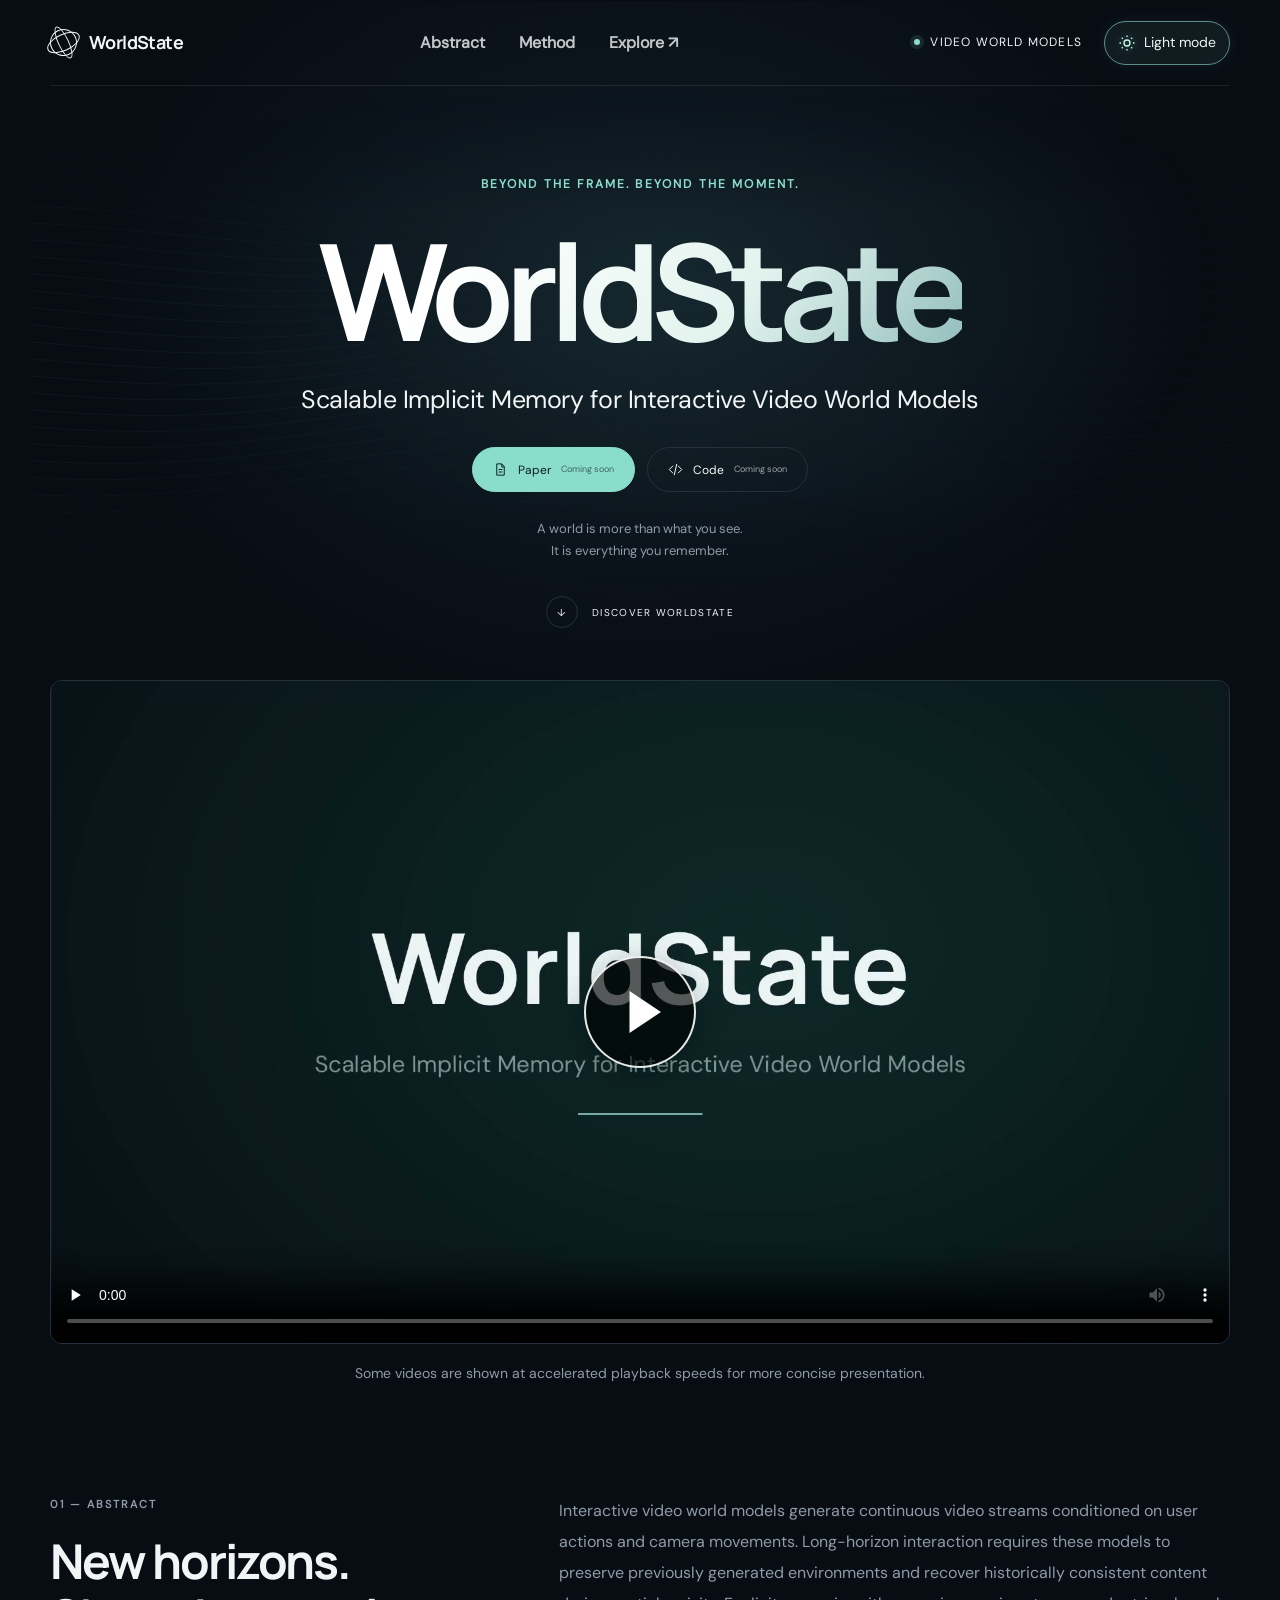
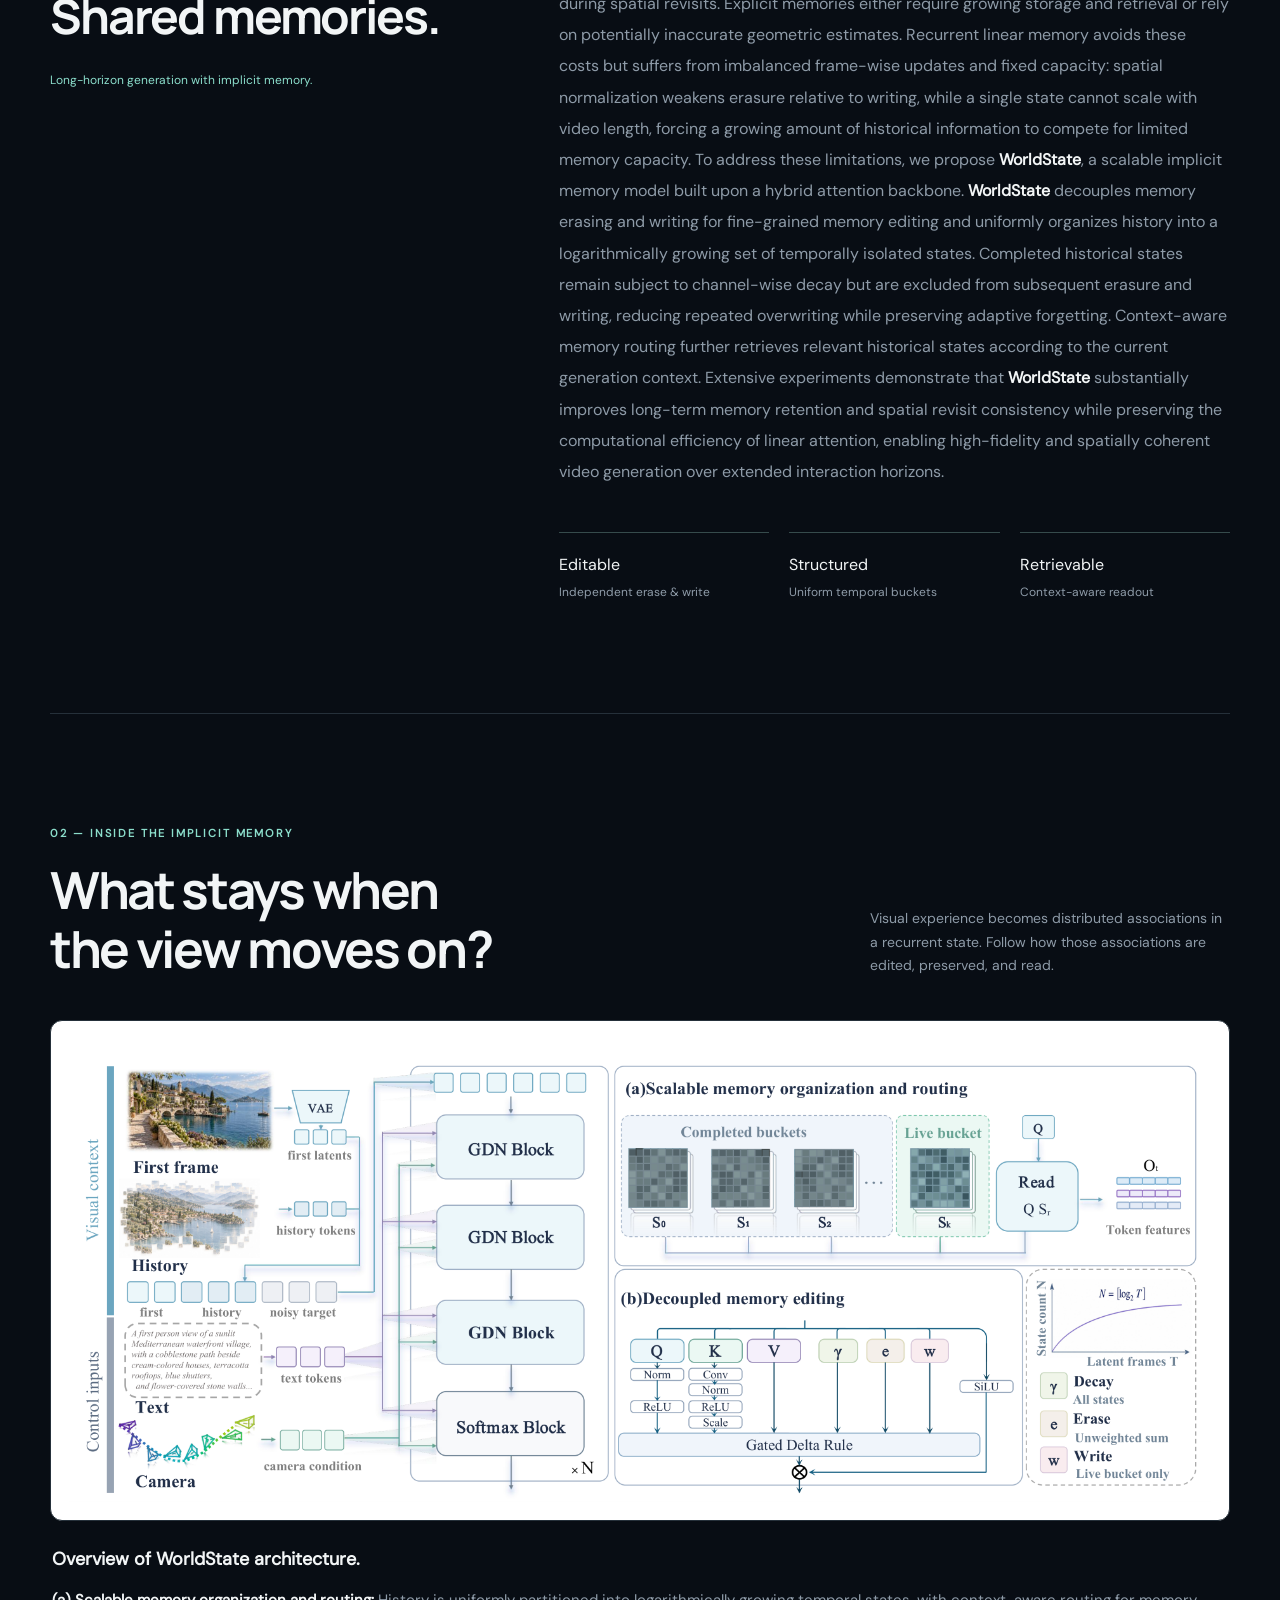
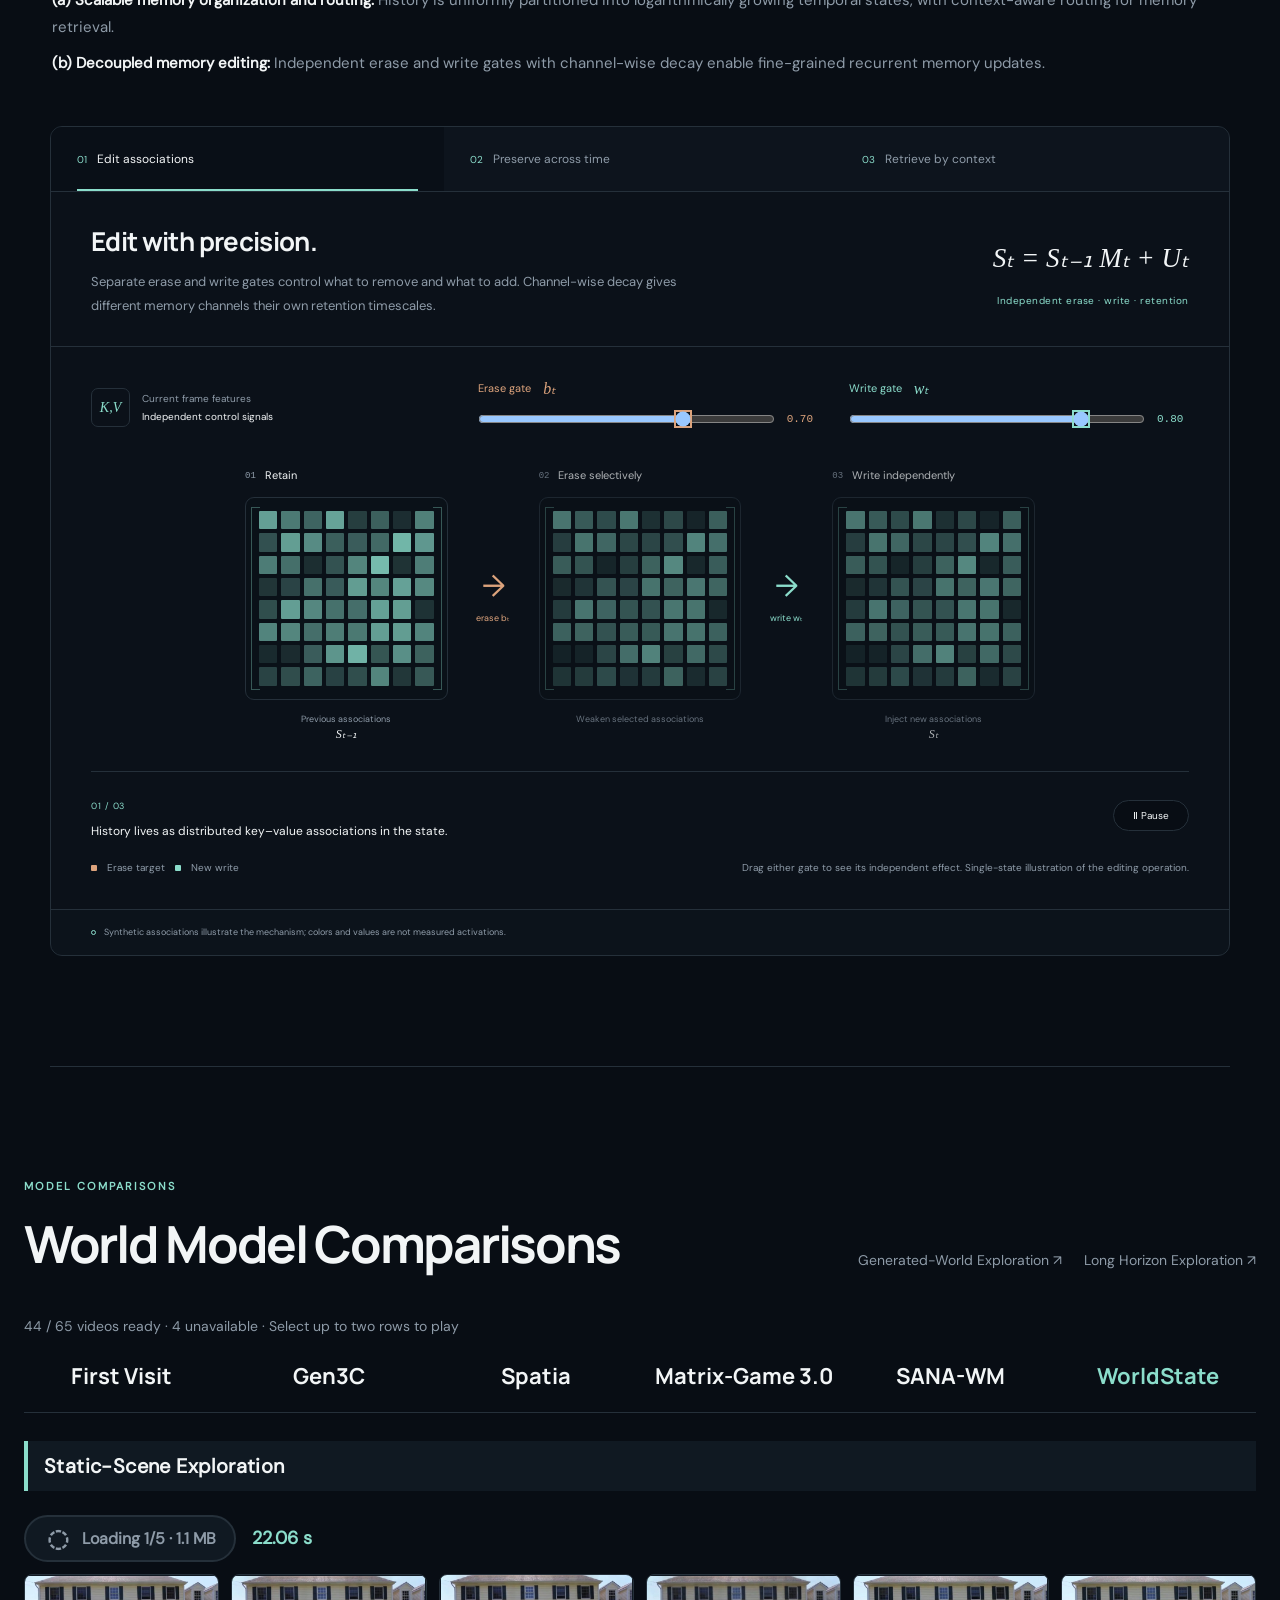
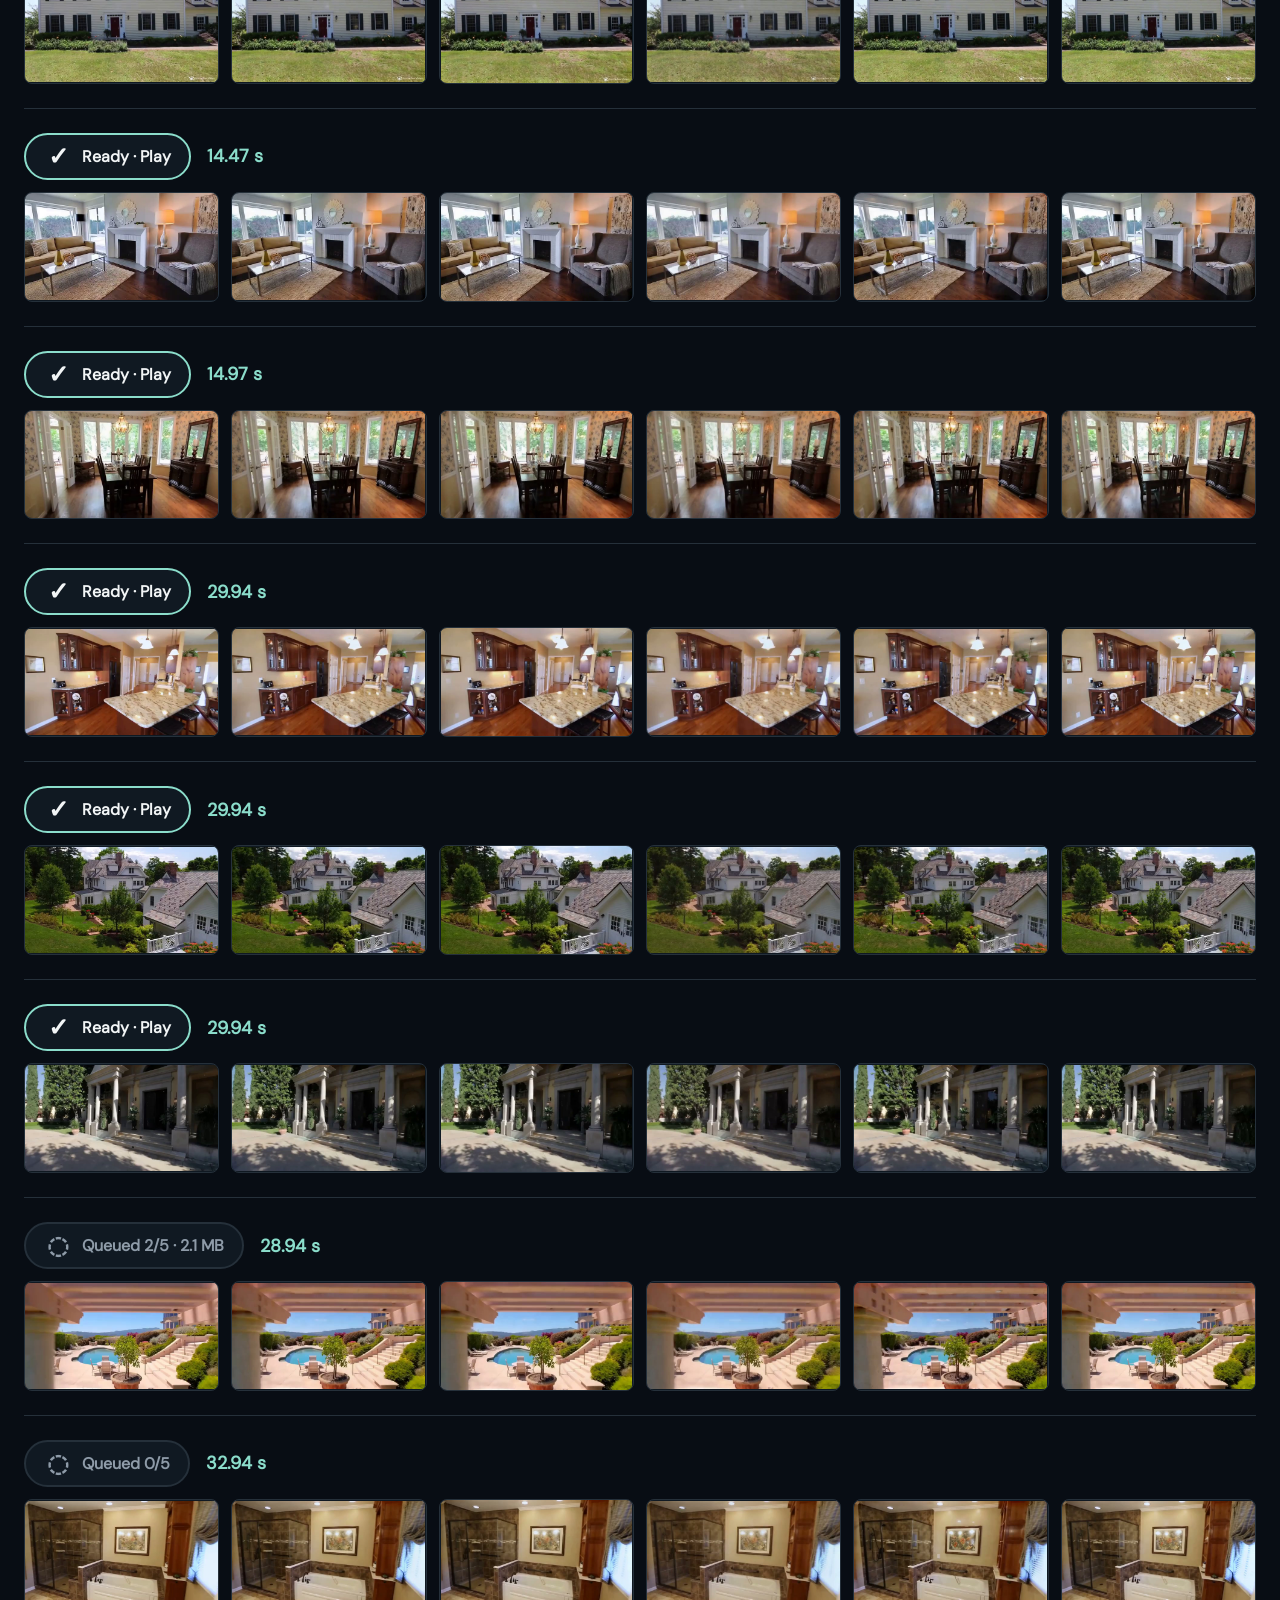
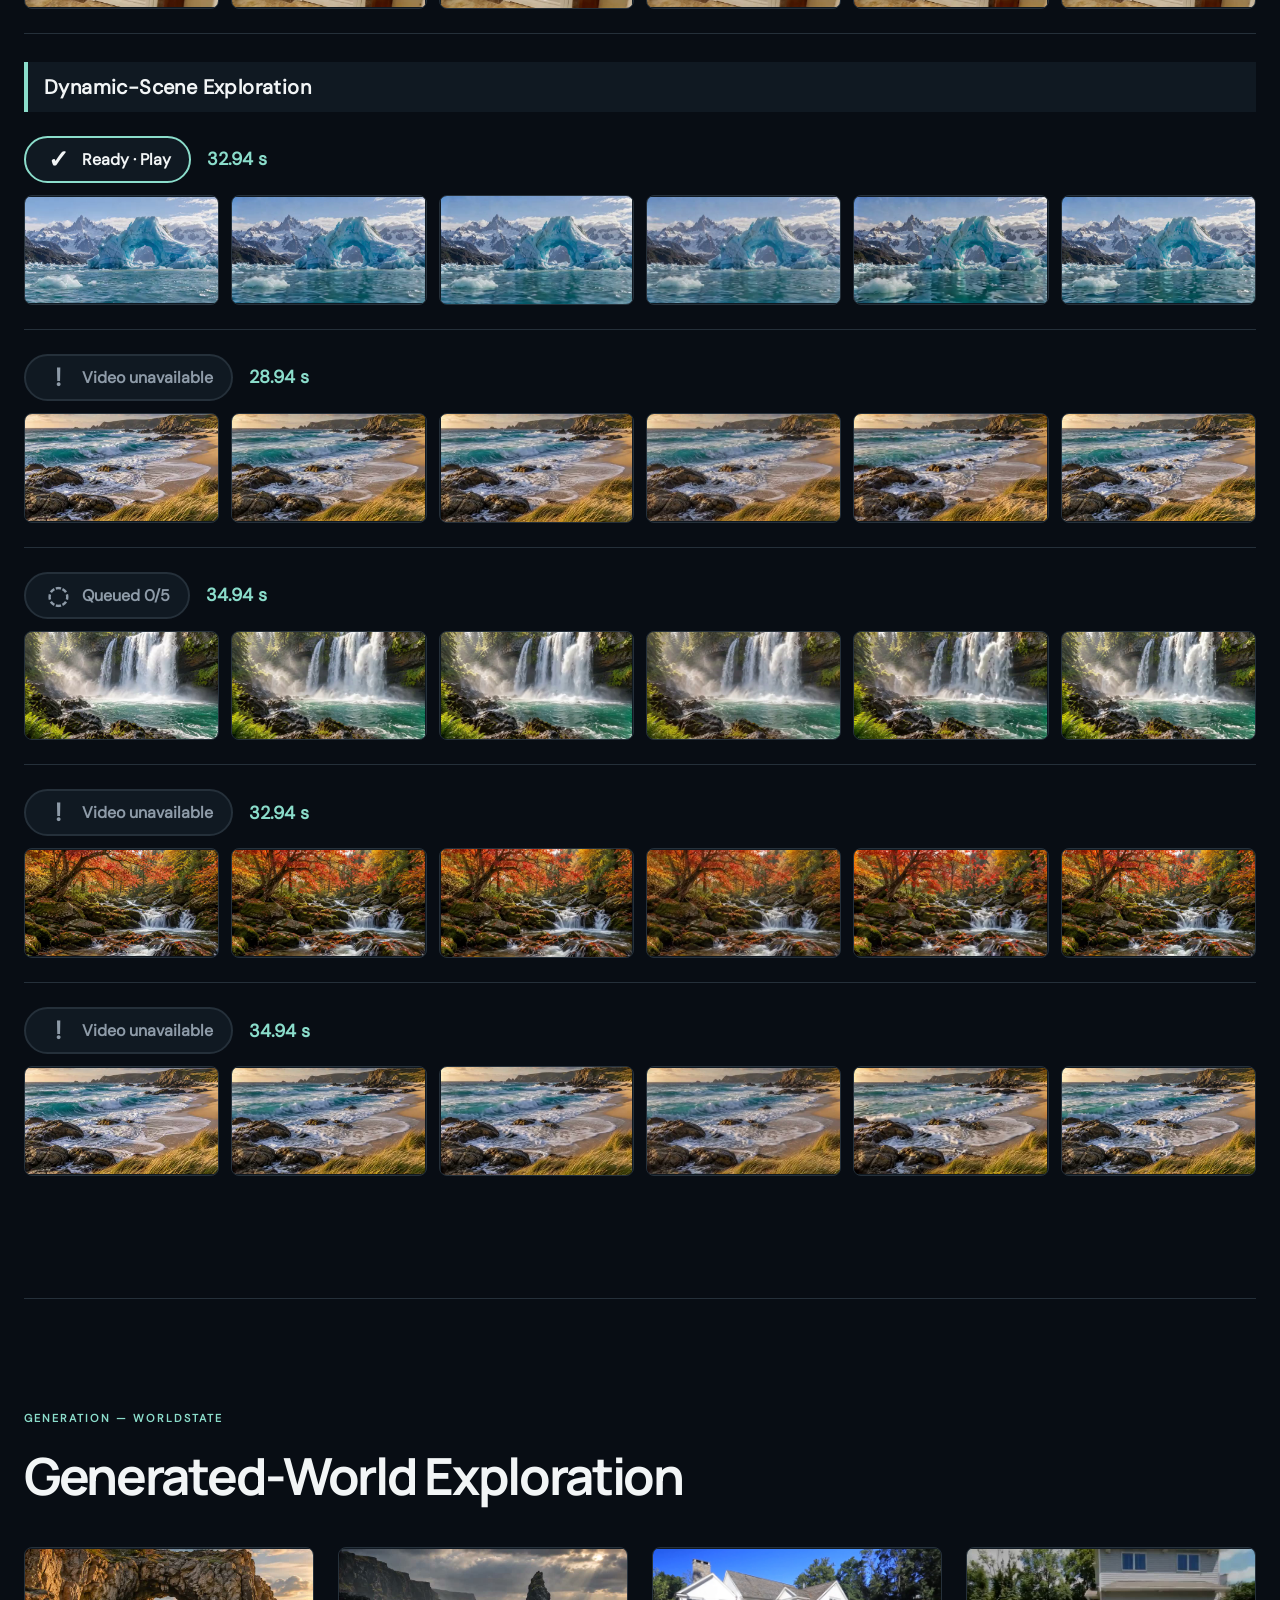
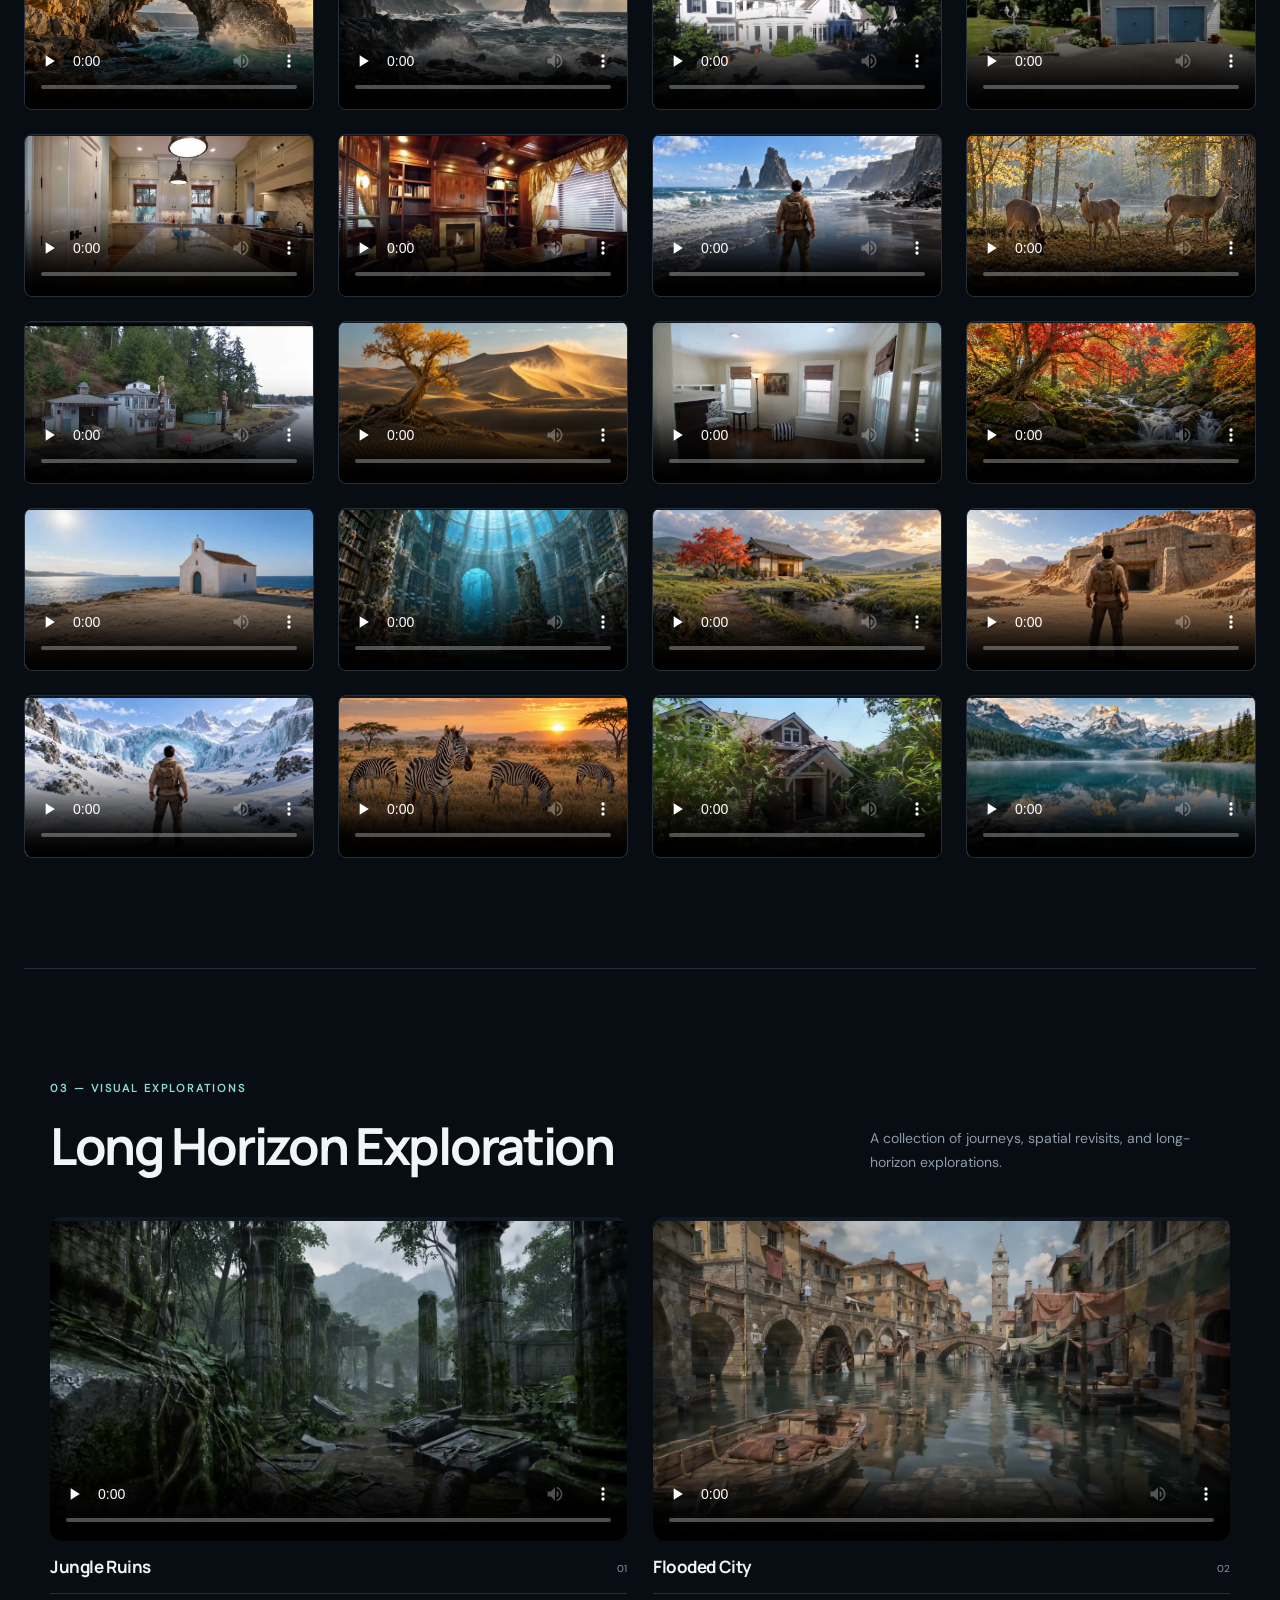
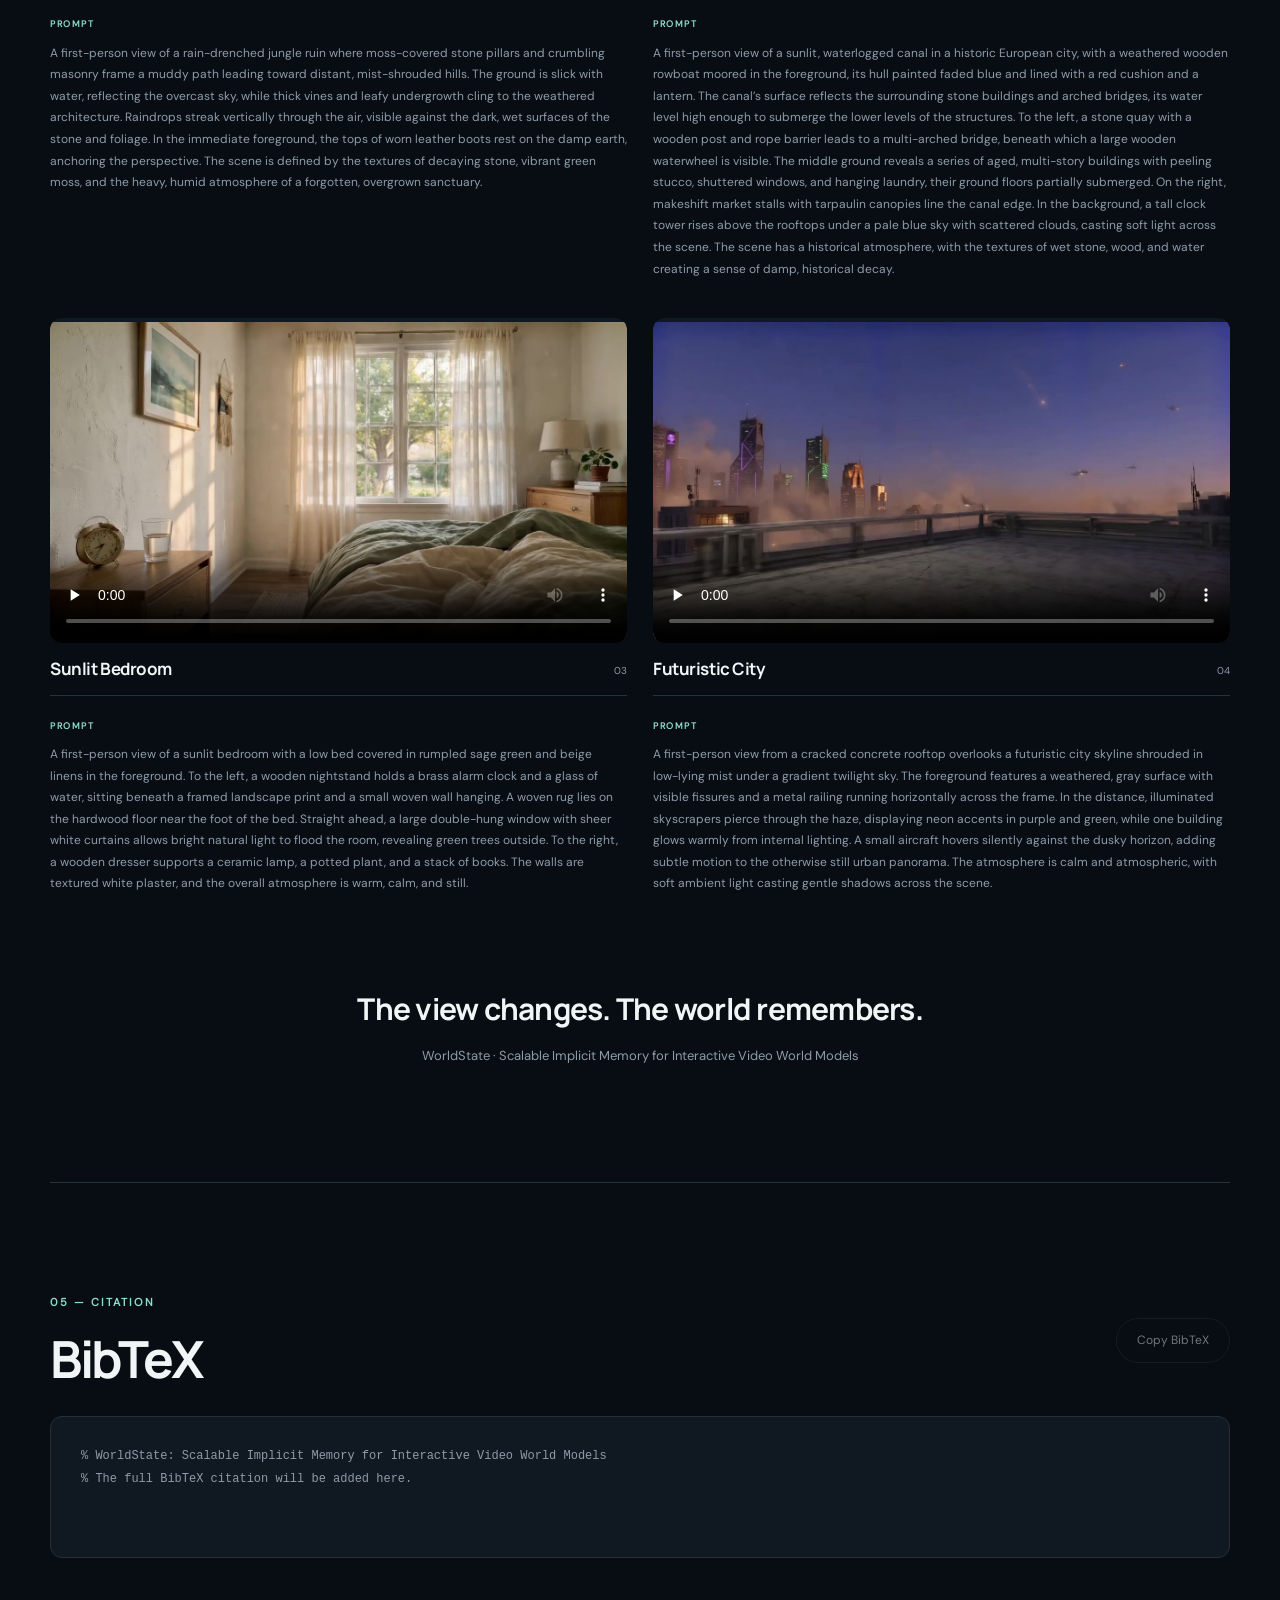
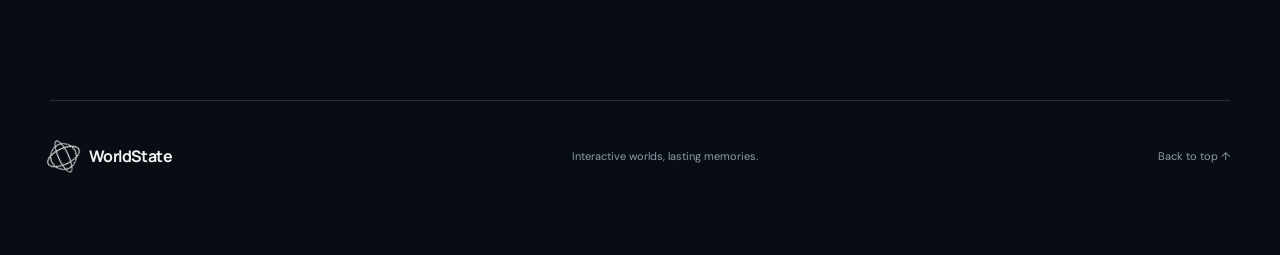
==== commit ef47476f: "Add video presentation note below overview" ====
--- a/index.html
+++ b/index.html
@@ -8,7 +8,7 @@
 <title>WorldState: Scalable Implicit Memory for Interactive Video World Models</title>
 <script src="theme.js?v=2"></script>
 <link rel="icon" href="assets/favicon.svg" type="image/svg+xml">
-<link rel="stylesheet" href="styles.css?v=20260926-inline-videos">
+<link rel="stylesheet" href="styles.css?v=20260926-video-note">
 <link rel="stylesheet" href="implicit.css?v=3">
 <link rel="stylesheet" href="title.css?v=8">
 <script src="title.js?v=3" defer></script>
@@ -16,7 +16,7 @@
 <script src="implicit.js?v=20260921" defer></script>
 <script src="video-preload.js?v=20260926-sandbox" defer></script>
 <script src="video-loops.js?v=20260926-sandbox" defer></script>
-<script src="app.js?v=20260926-inline-videos" defer></script>
+<script src="app.js?v=20260926-video-note" defer></script>
 </head>
 <body>
 <div id="app"></div>
--- a/styles.css
+++ b/styles.css
@@ -200,3 +200,5 @@
 
 video::-webkit-media-controls-fullscreen-button{display:none!important}
 video::-webkit-media-controls-picture-in-picture-button{display:none!important}
+
+.video-speed-note{margin:18px auto 0;padding:0 16px;color:var(--muted);font-size:14px;line-height:1.6;text-align:center}
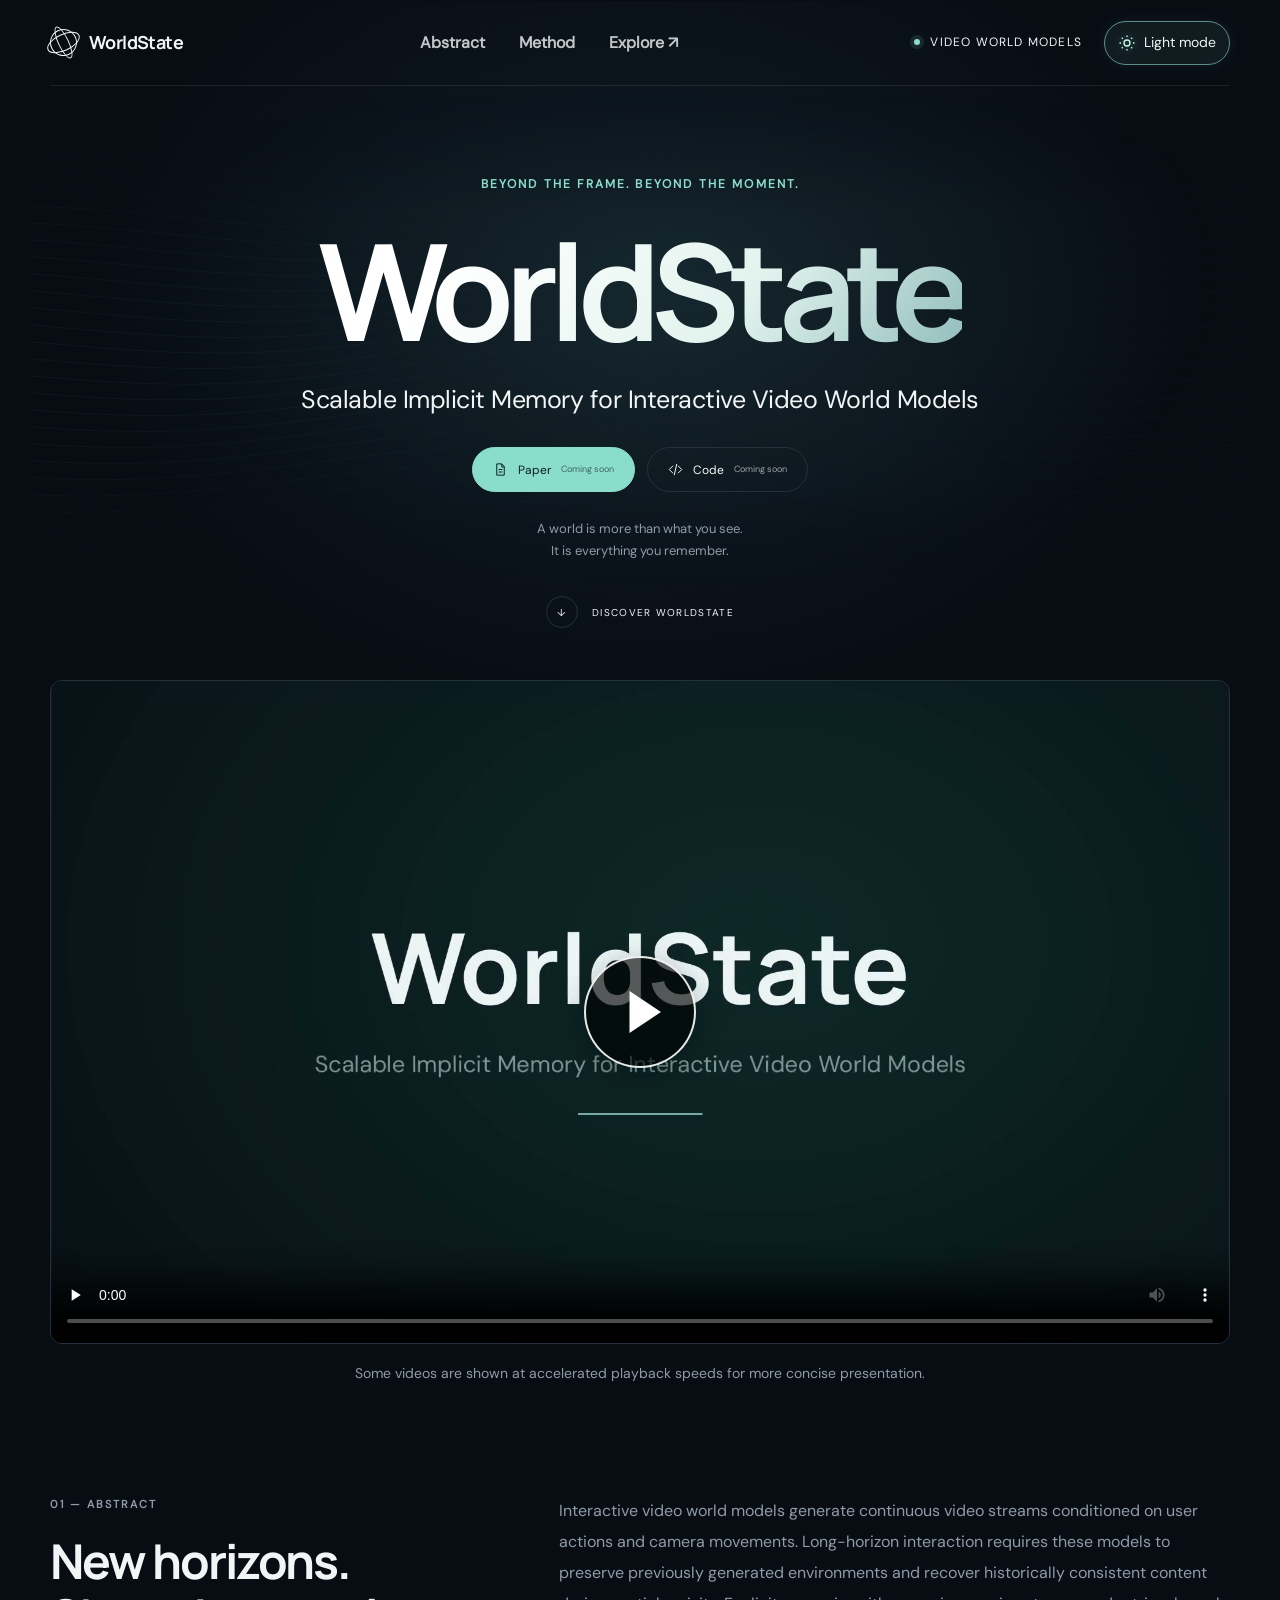
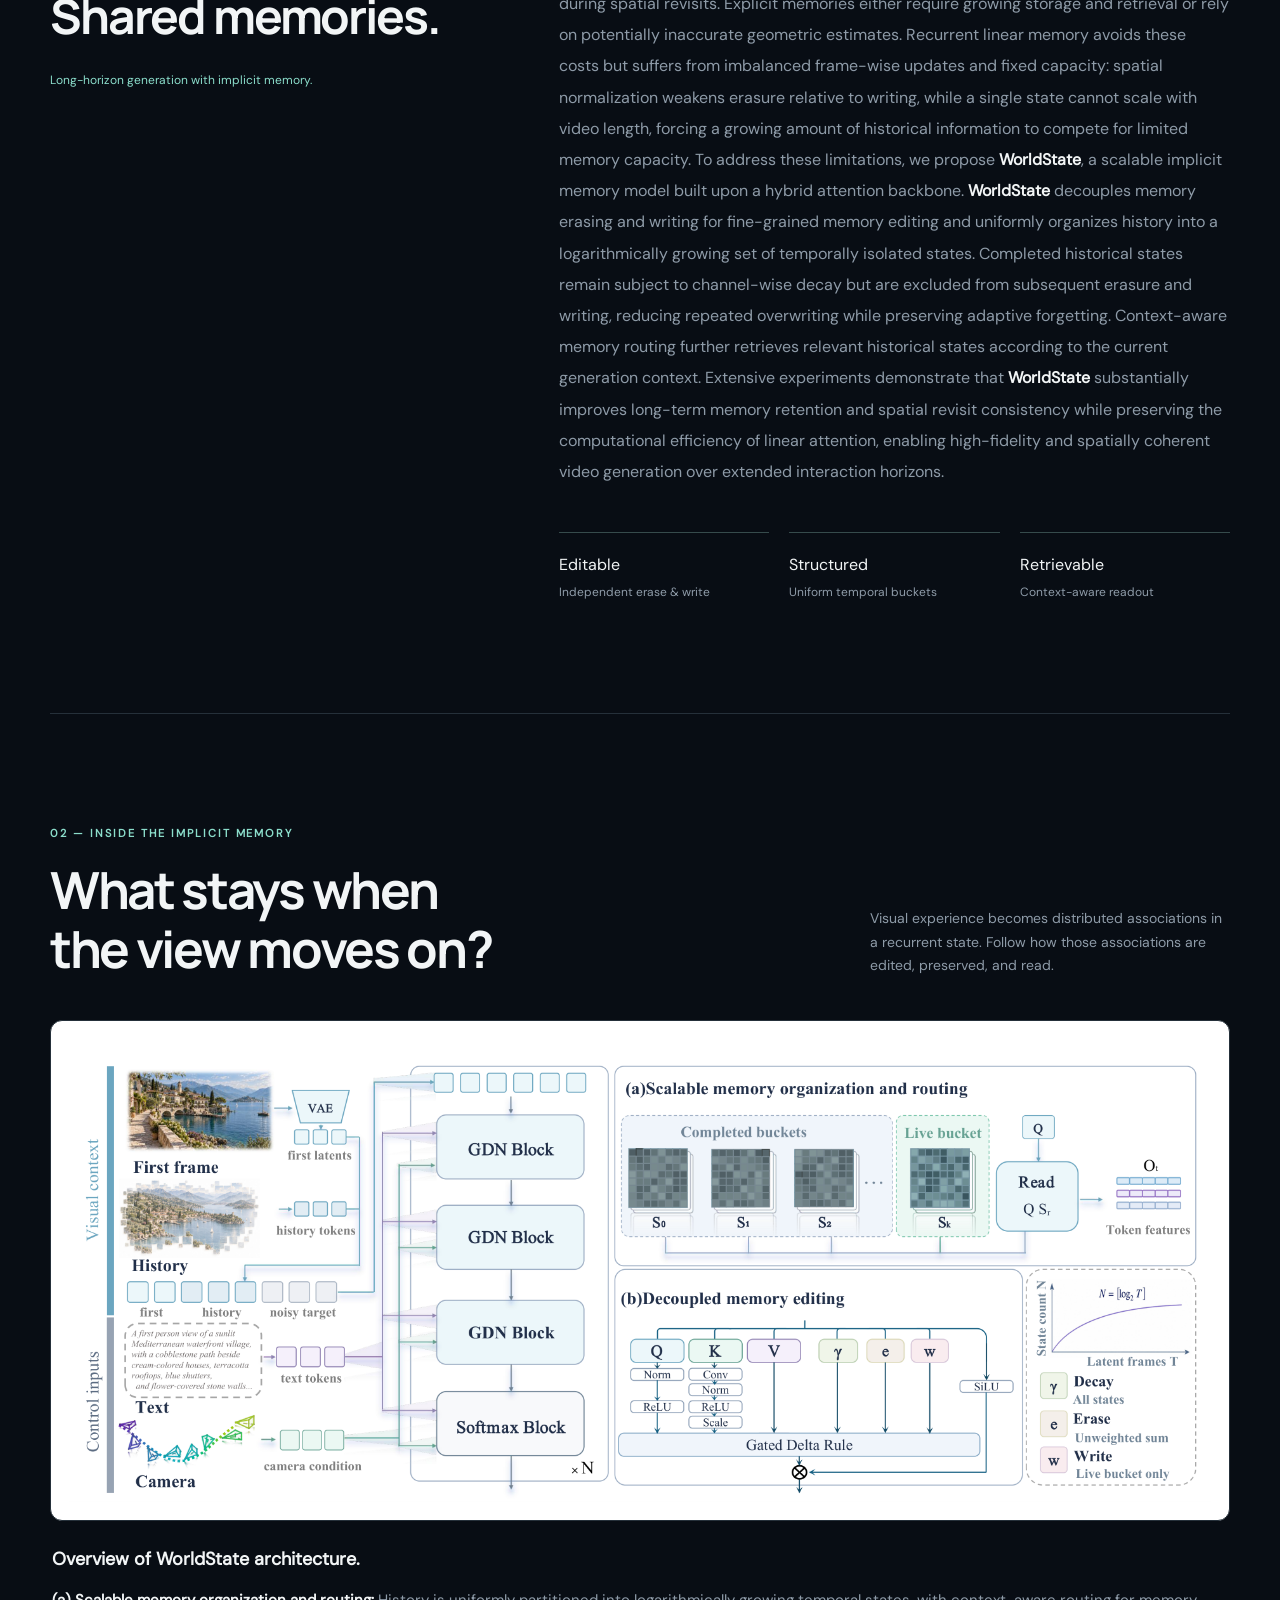
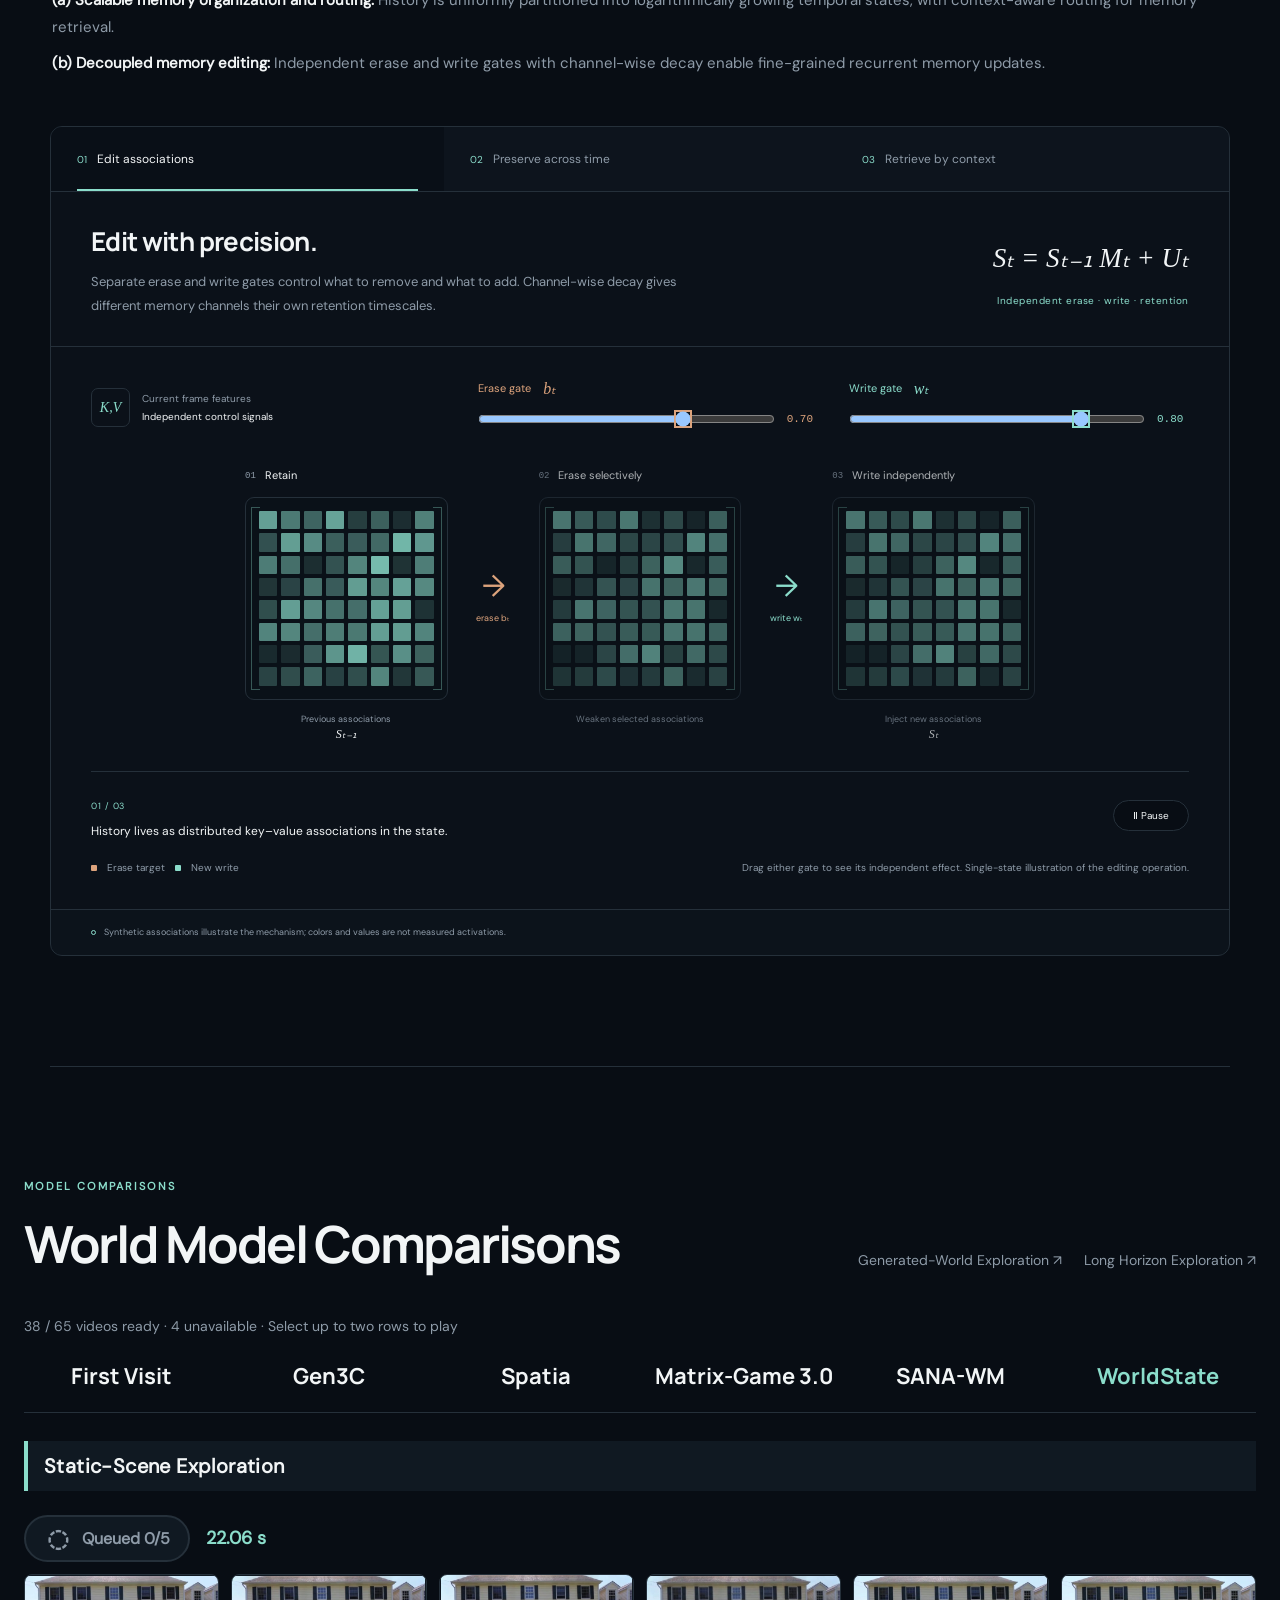
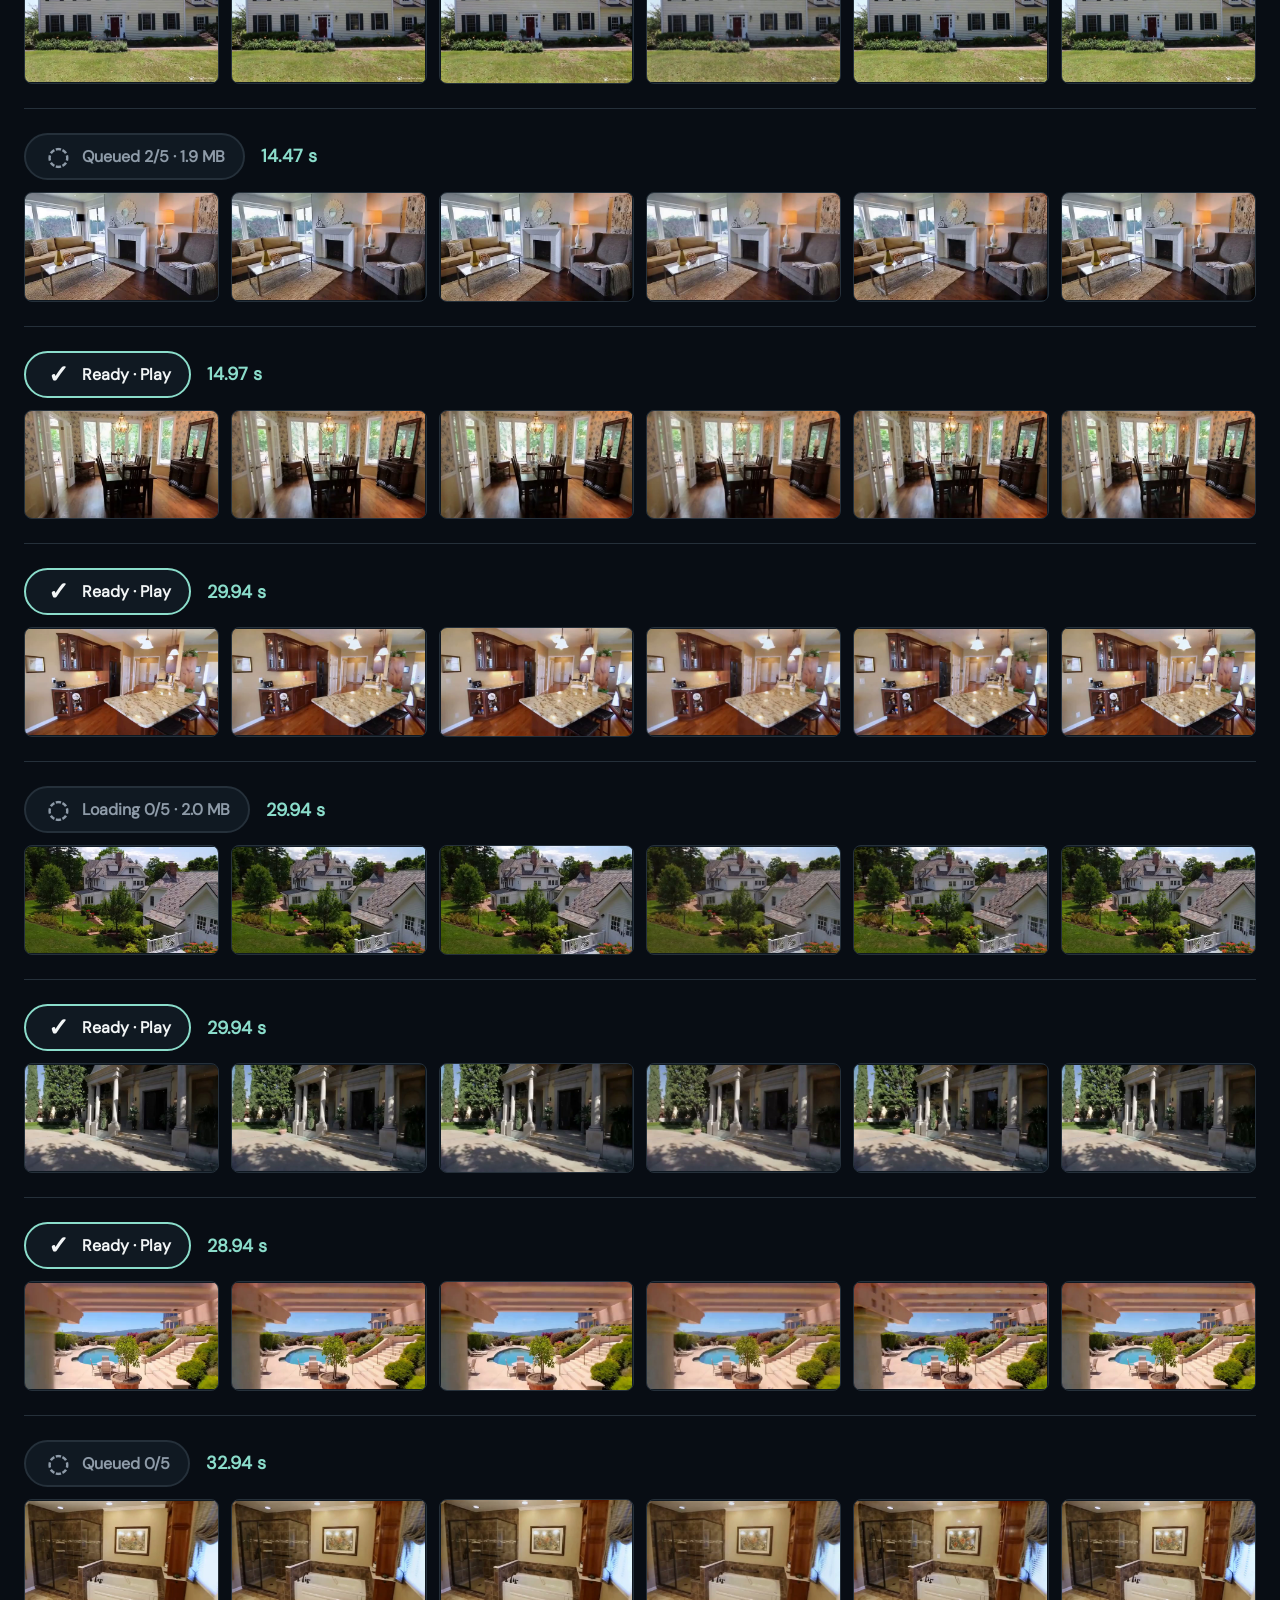
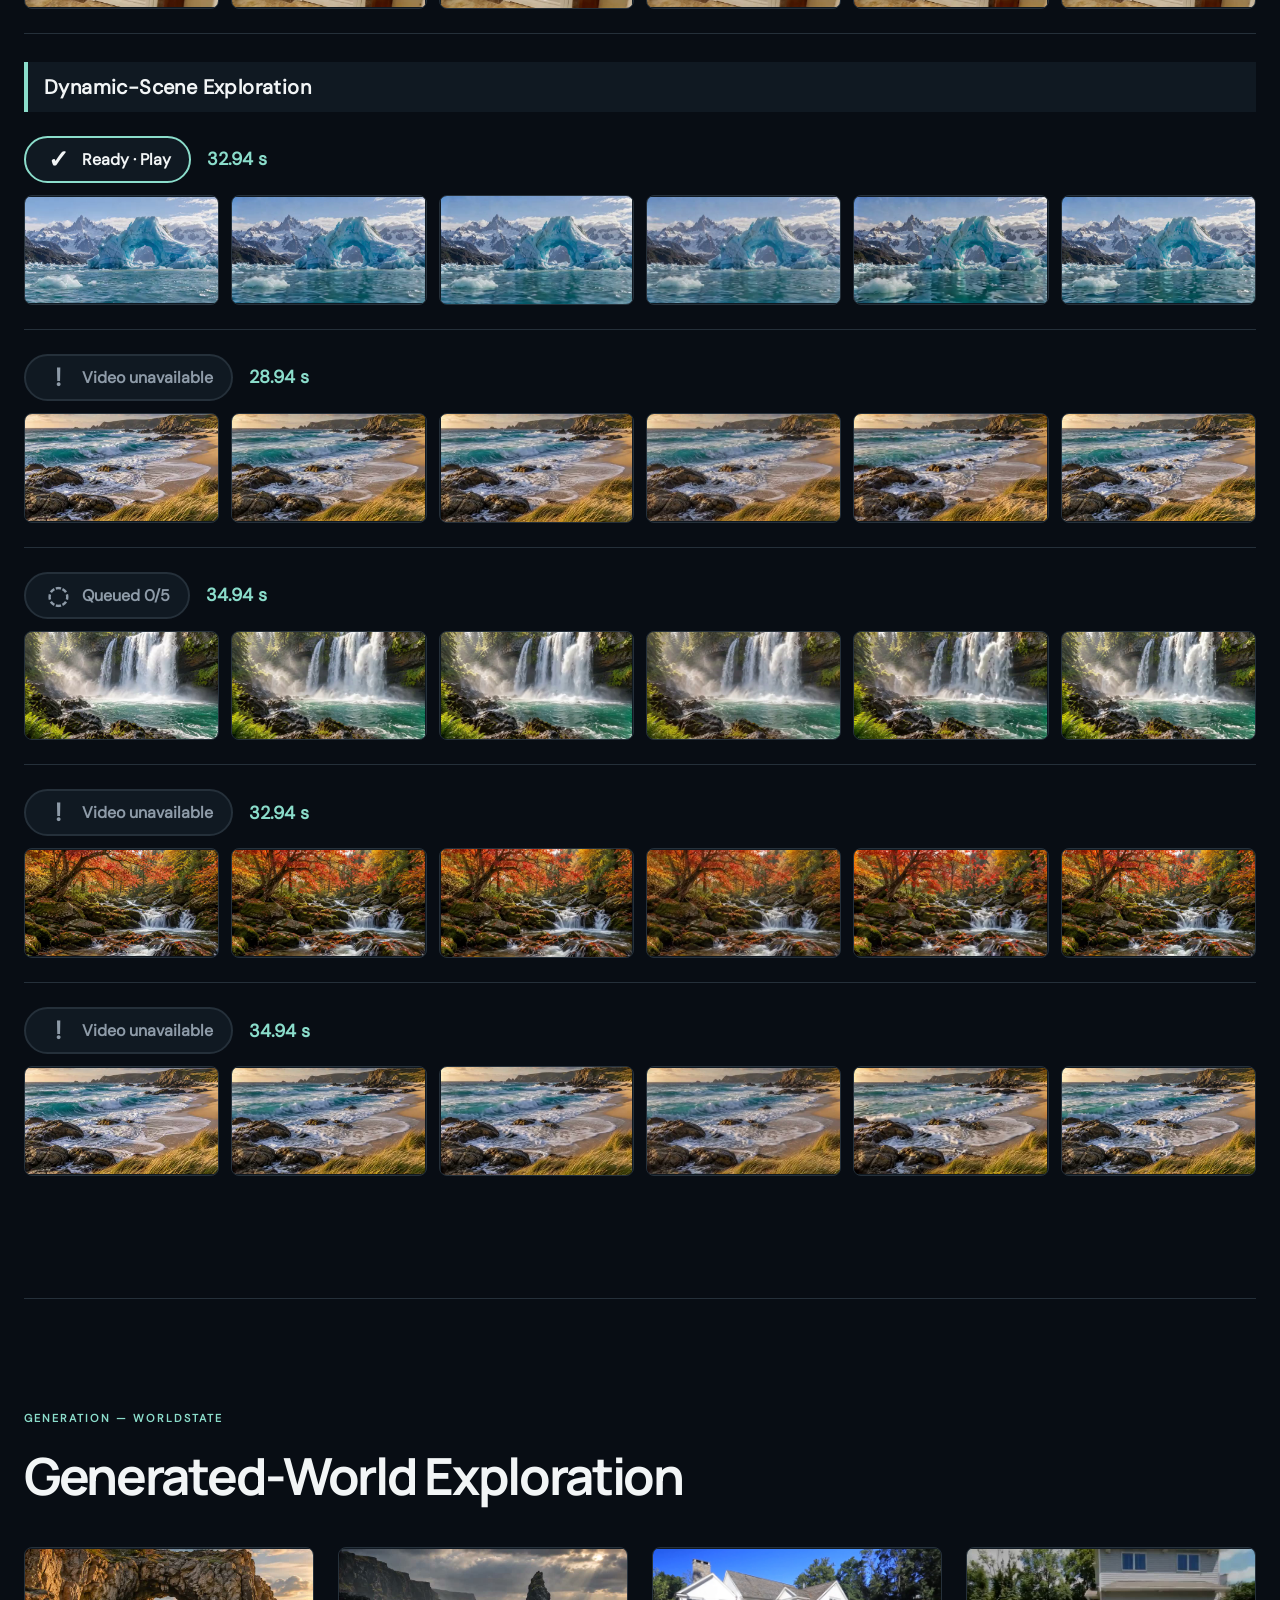
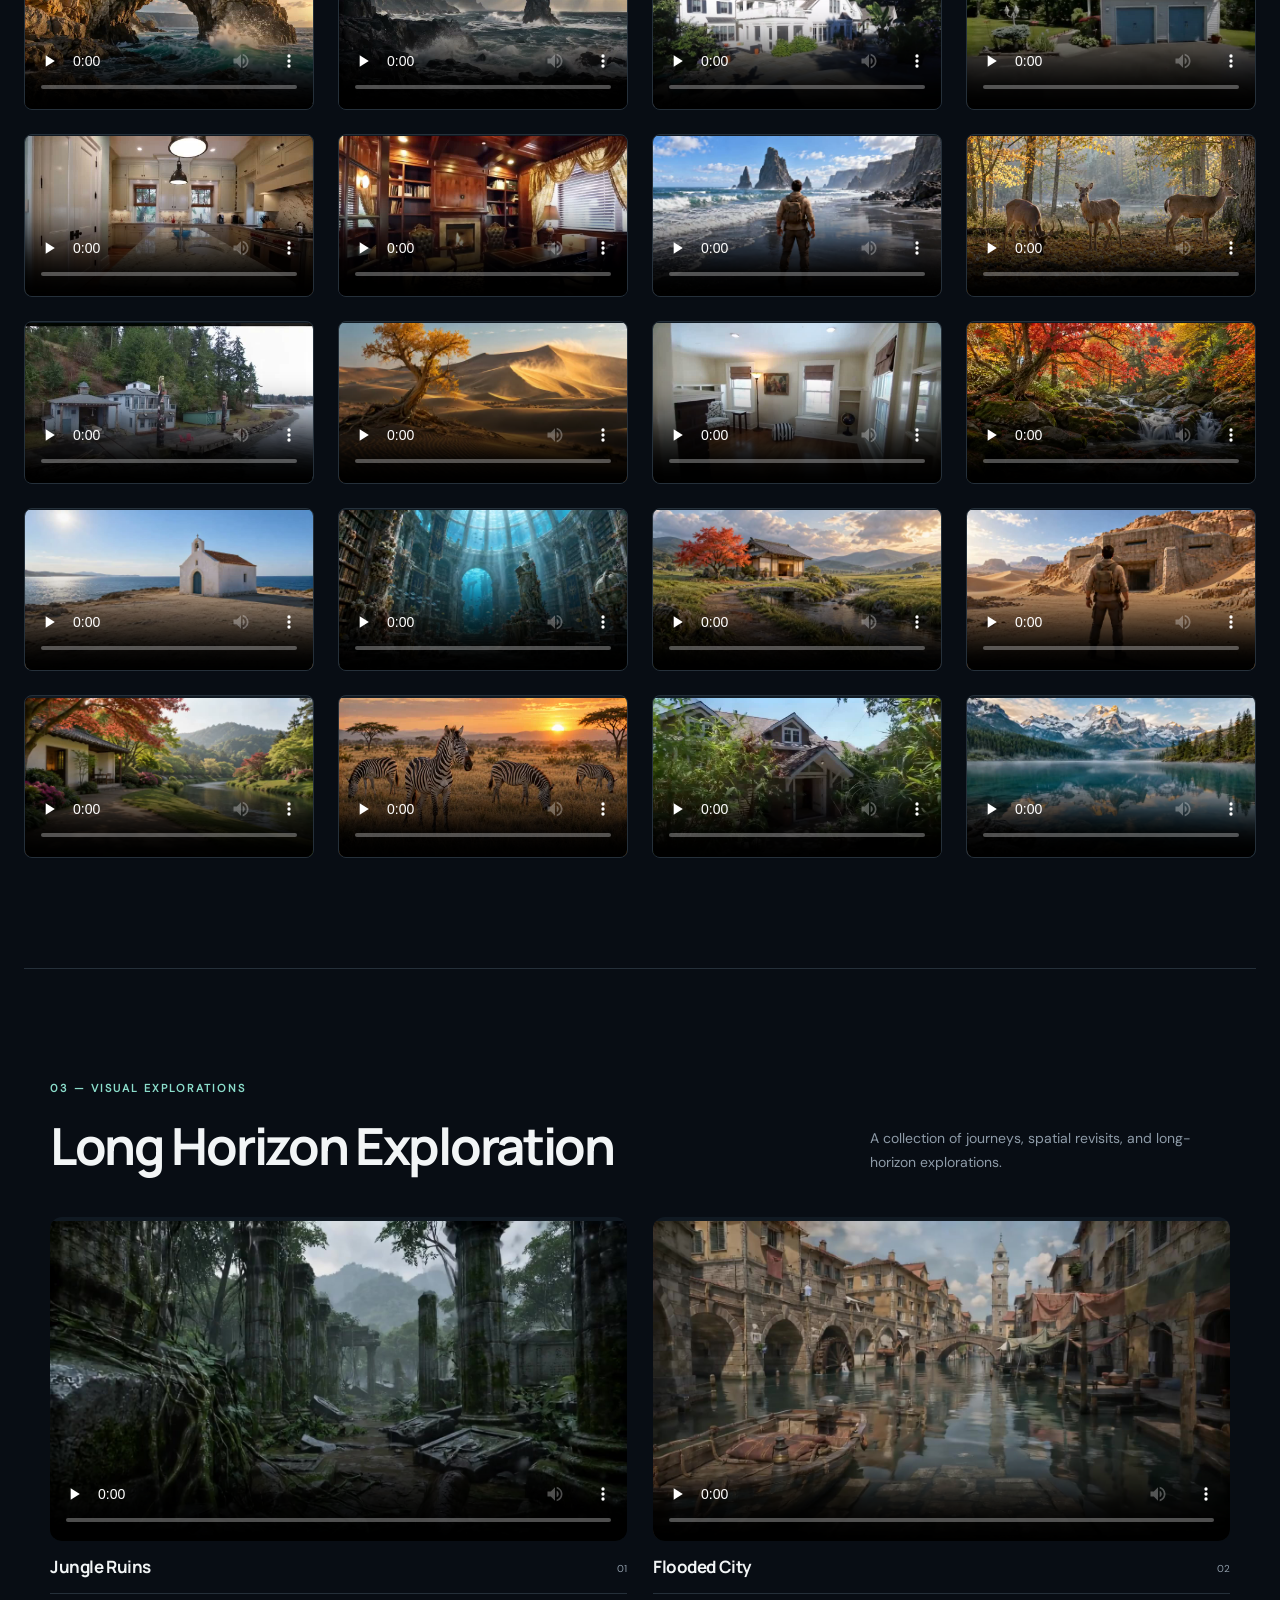
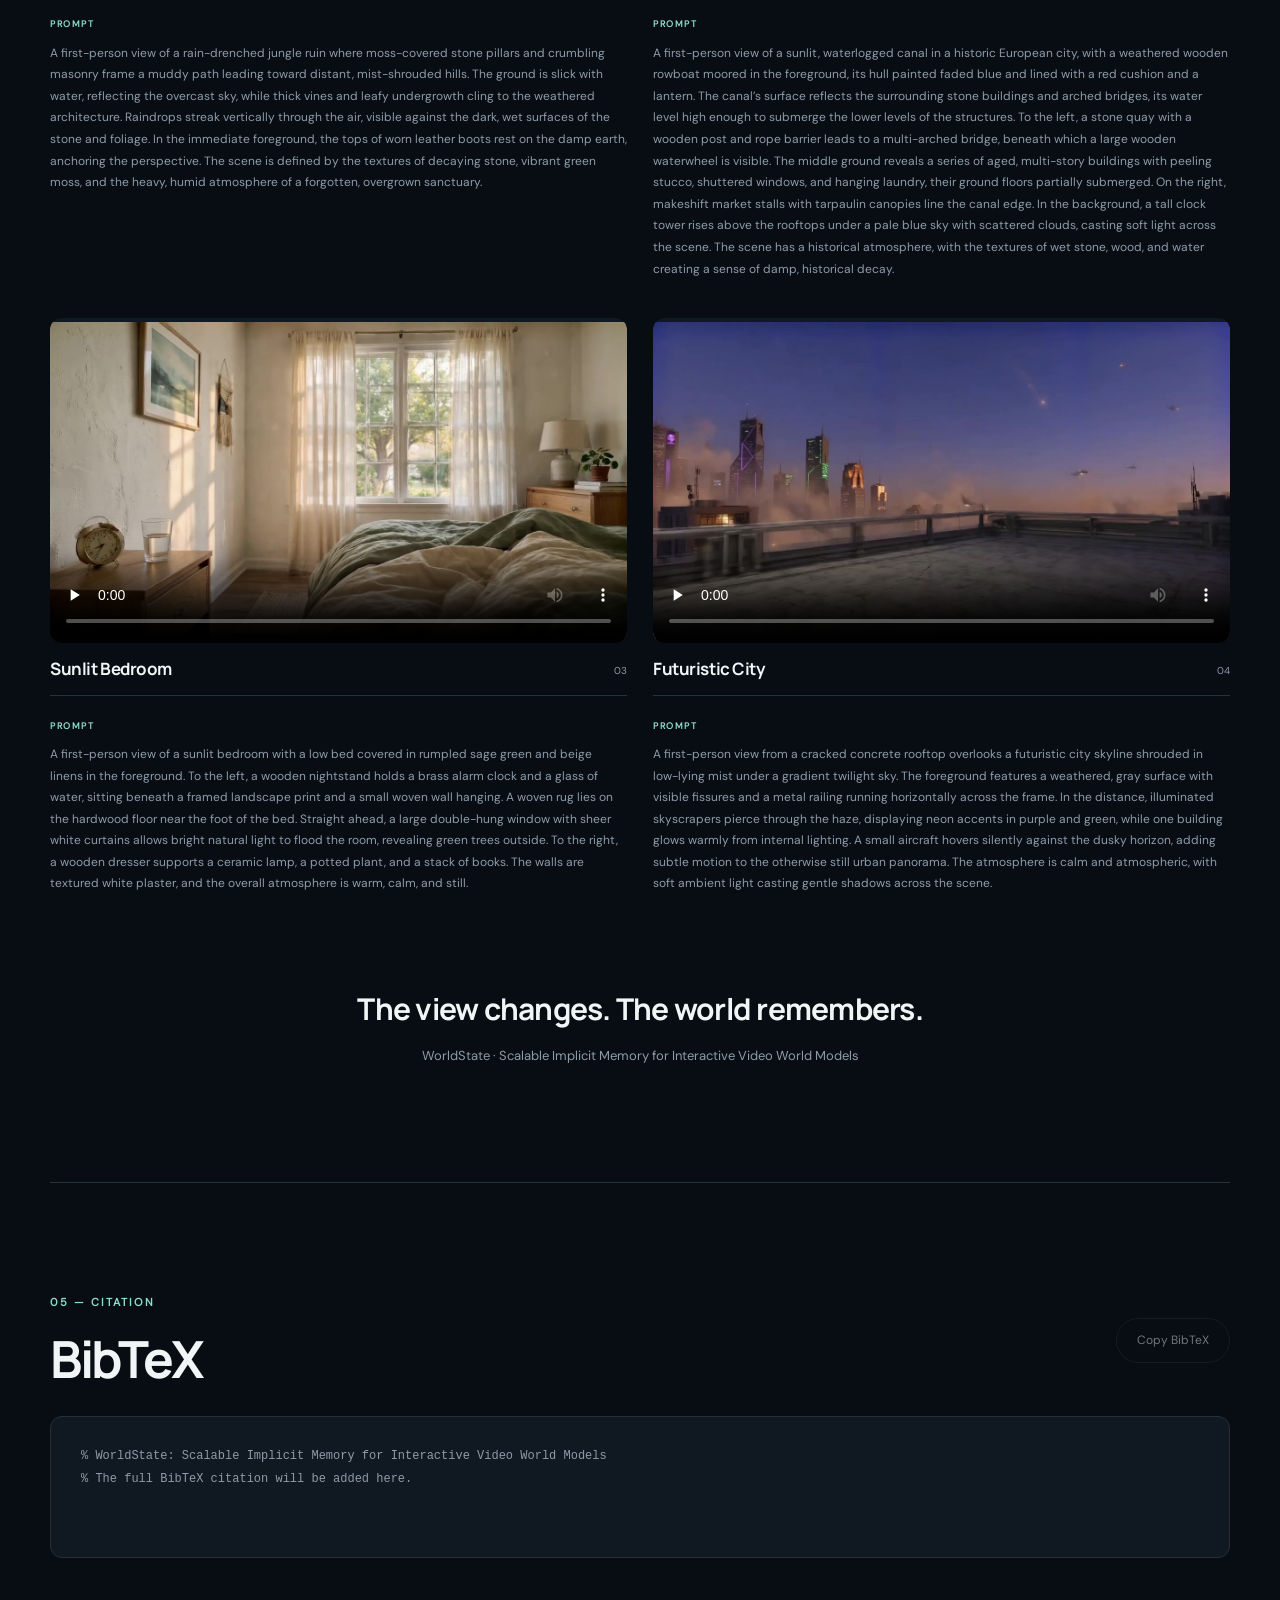
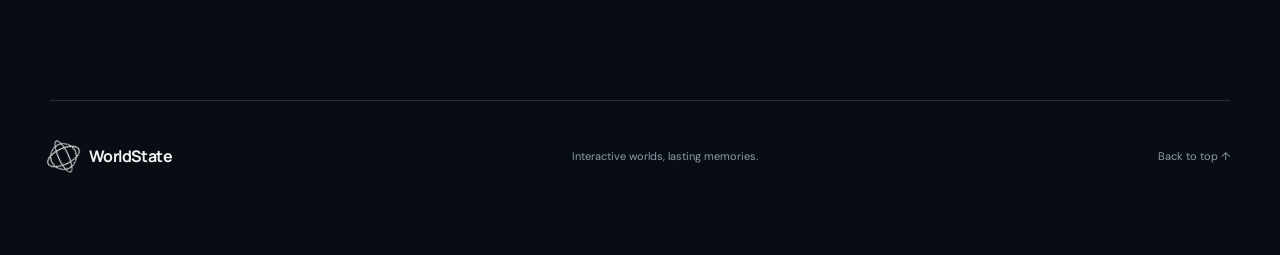
==== commit 74befc33: "Replace gallery scene with Stream Teahouse route 10" ====
--- a/index.html
+++ b/index.html
@@ -12,7 +12,7 @@
 <link rel="stylesheet" href="implicit.css?v=3">
 <link rel="stylesheet" href="title.css?v=8">
 <script src="title.js?v=3" defer></script>
-<script src="content.js?v=20260926-gallery-order" defer></script>
+<script src="content.js?v=20260926-teahouse10" defer></script>
 <script src="implicit.js?v=20260921" defer></script>
 <script src="video-preload.js?v=20260926-sandbox" defer></script>
 <script src="video-loops.js?v=20260926-sandbox" defer></script>
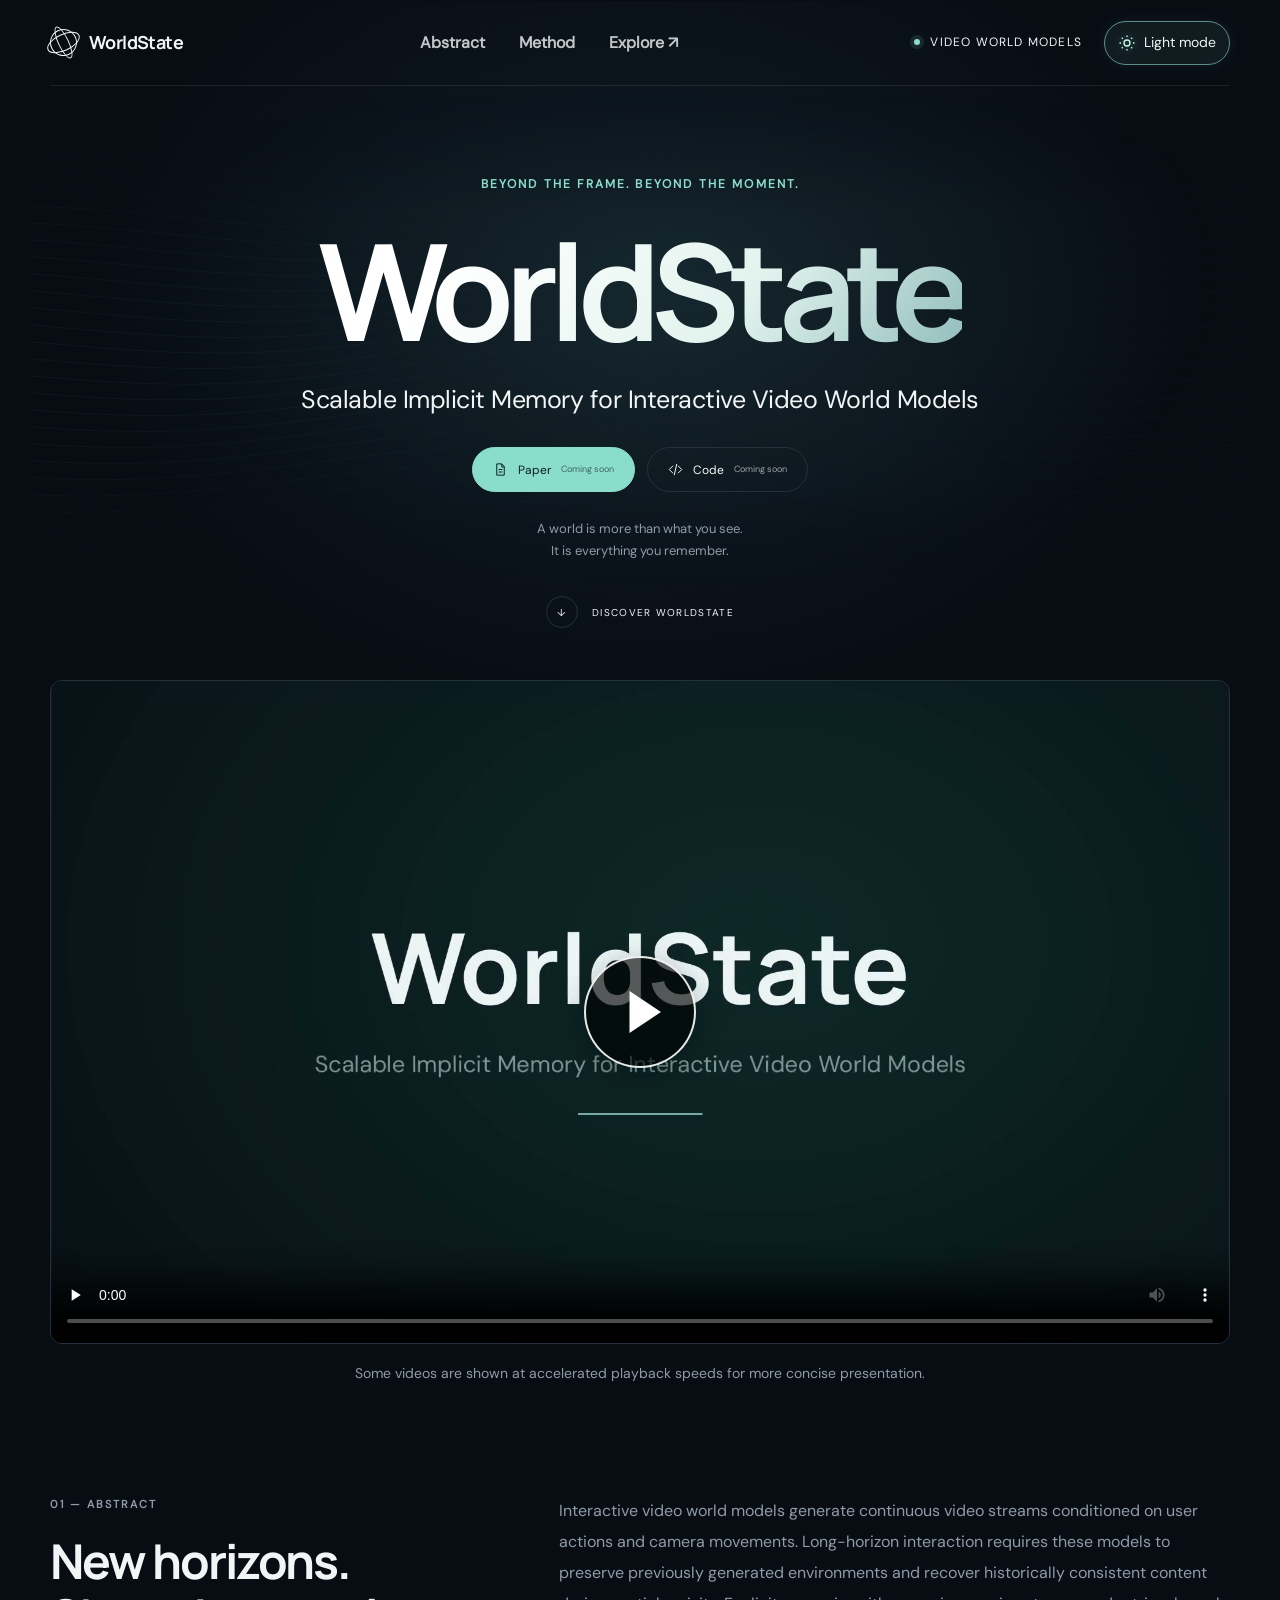
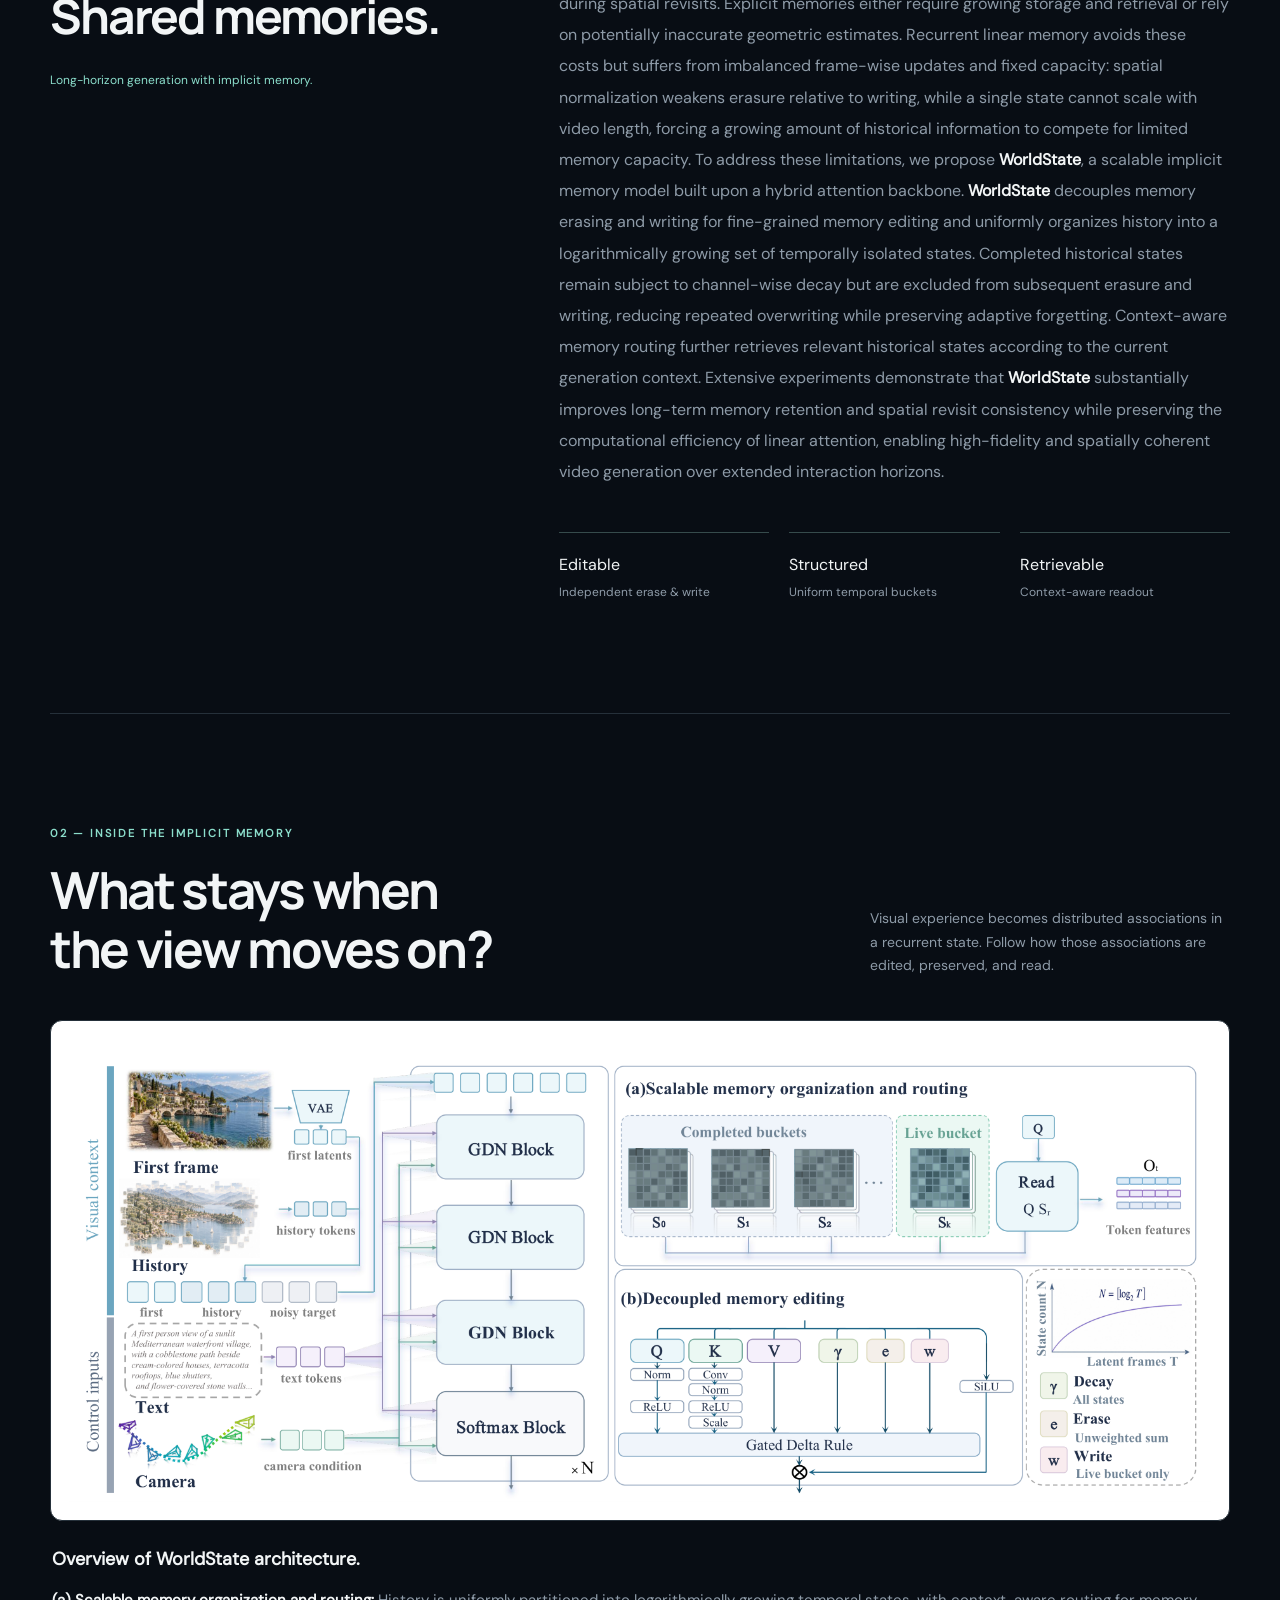
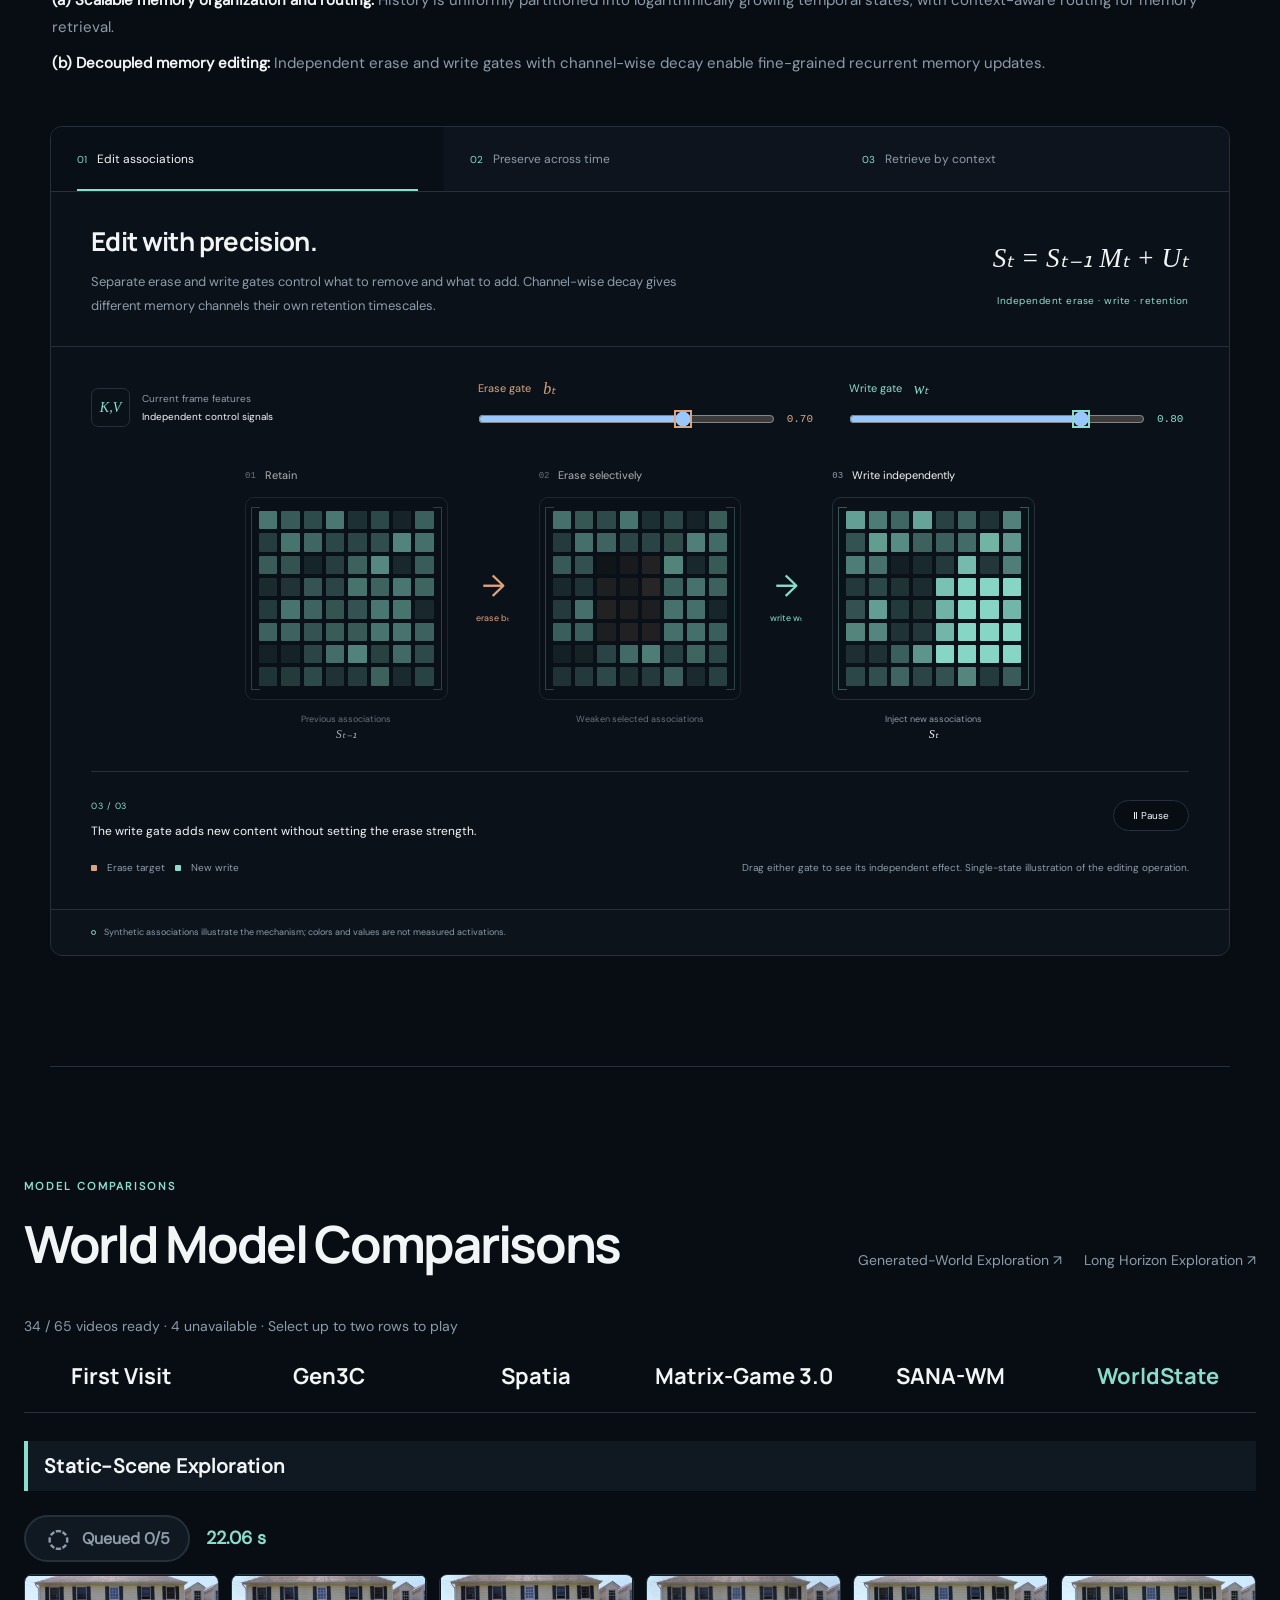
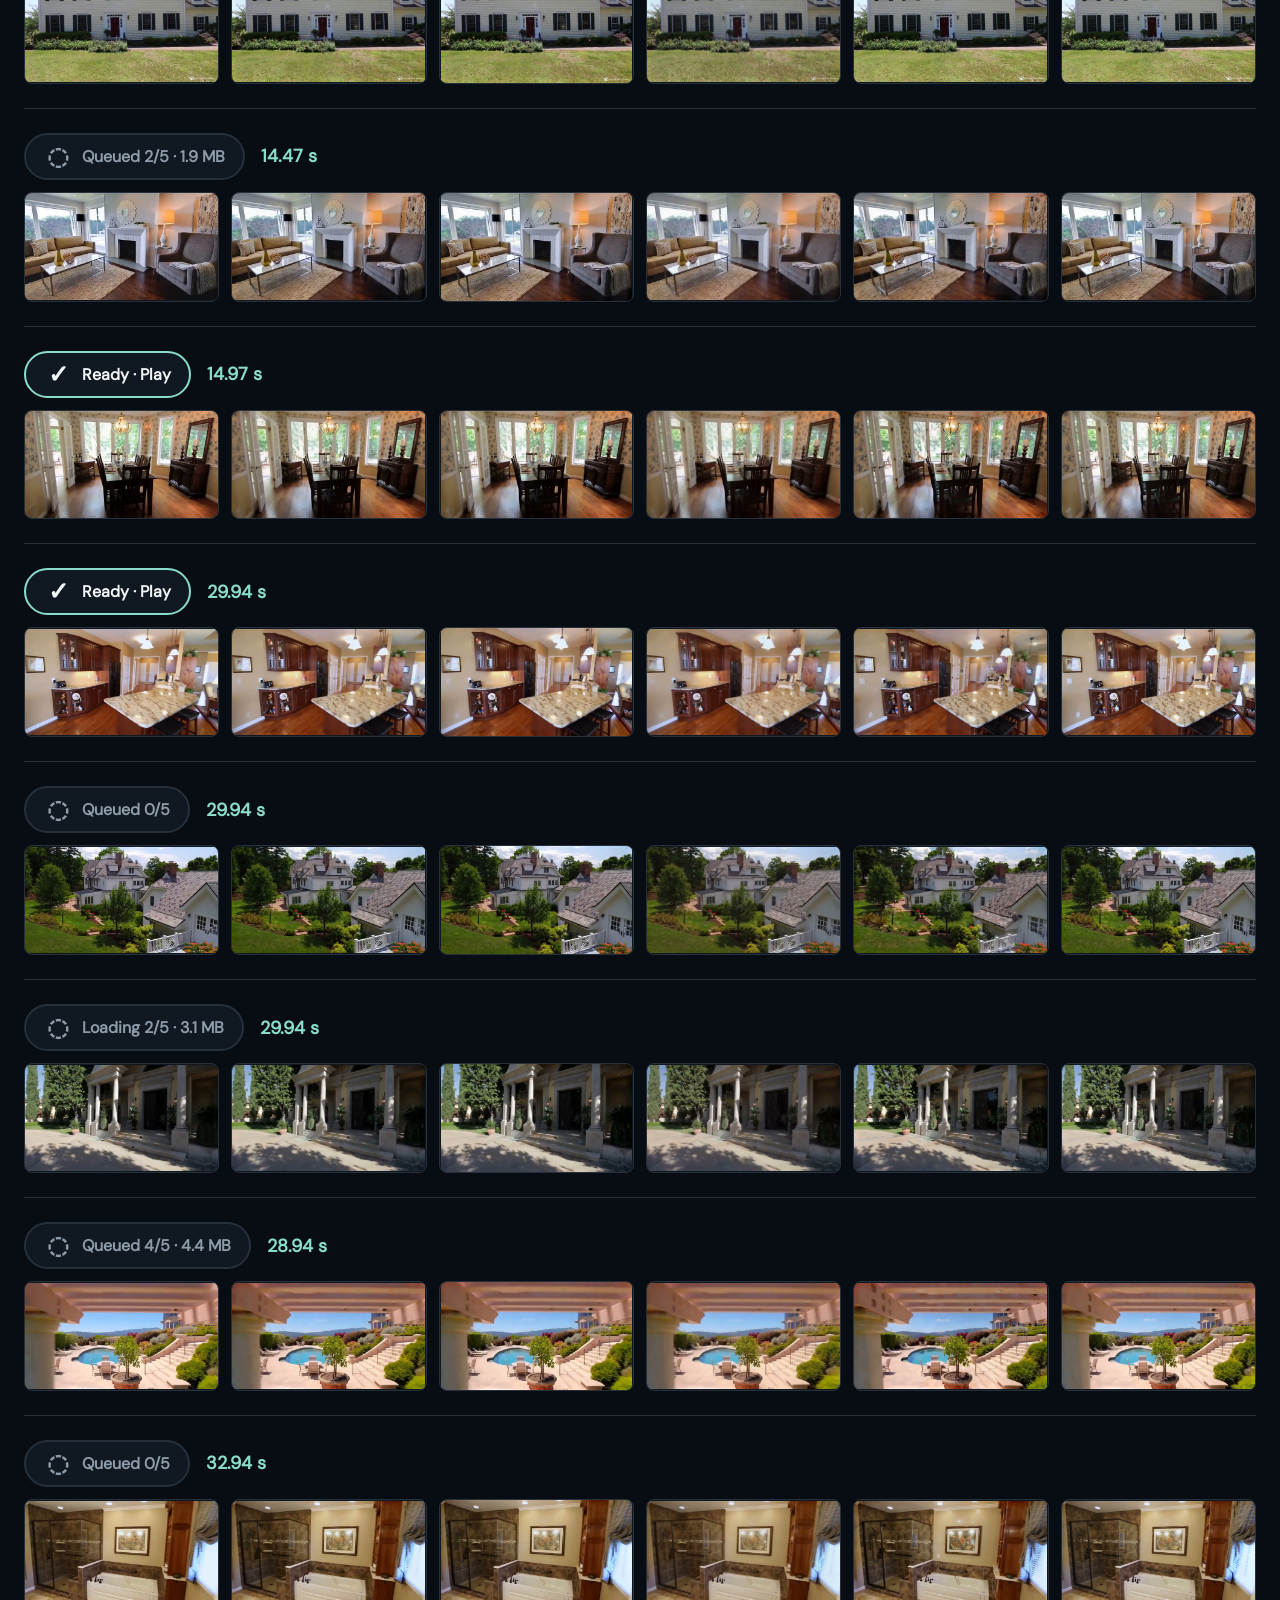
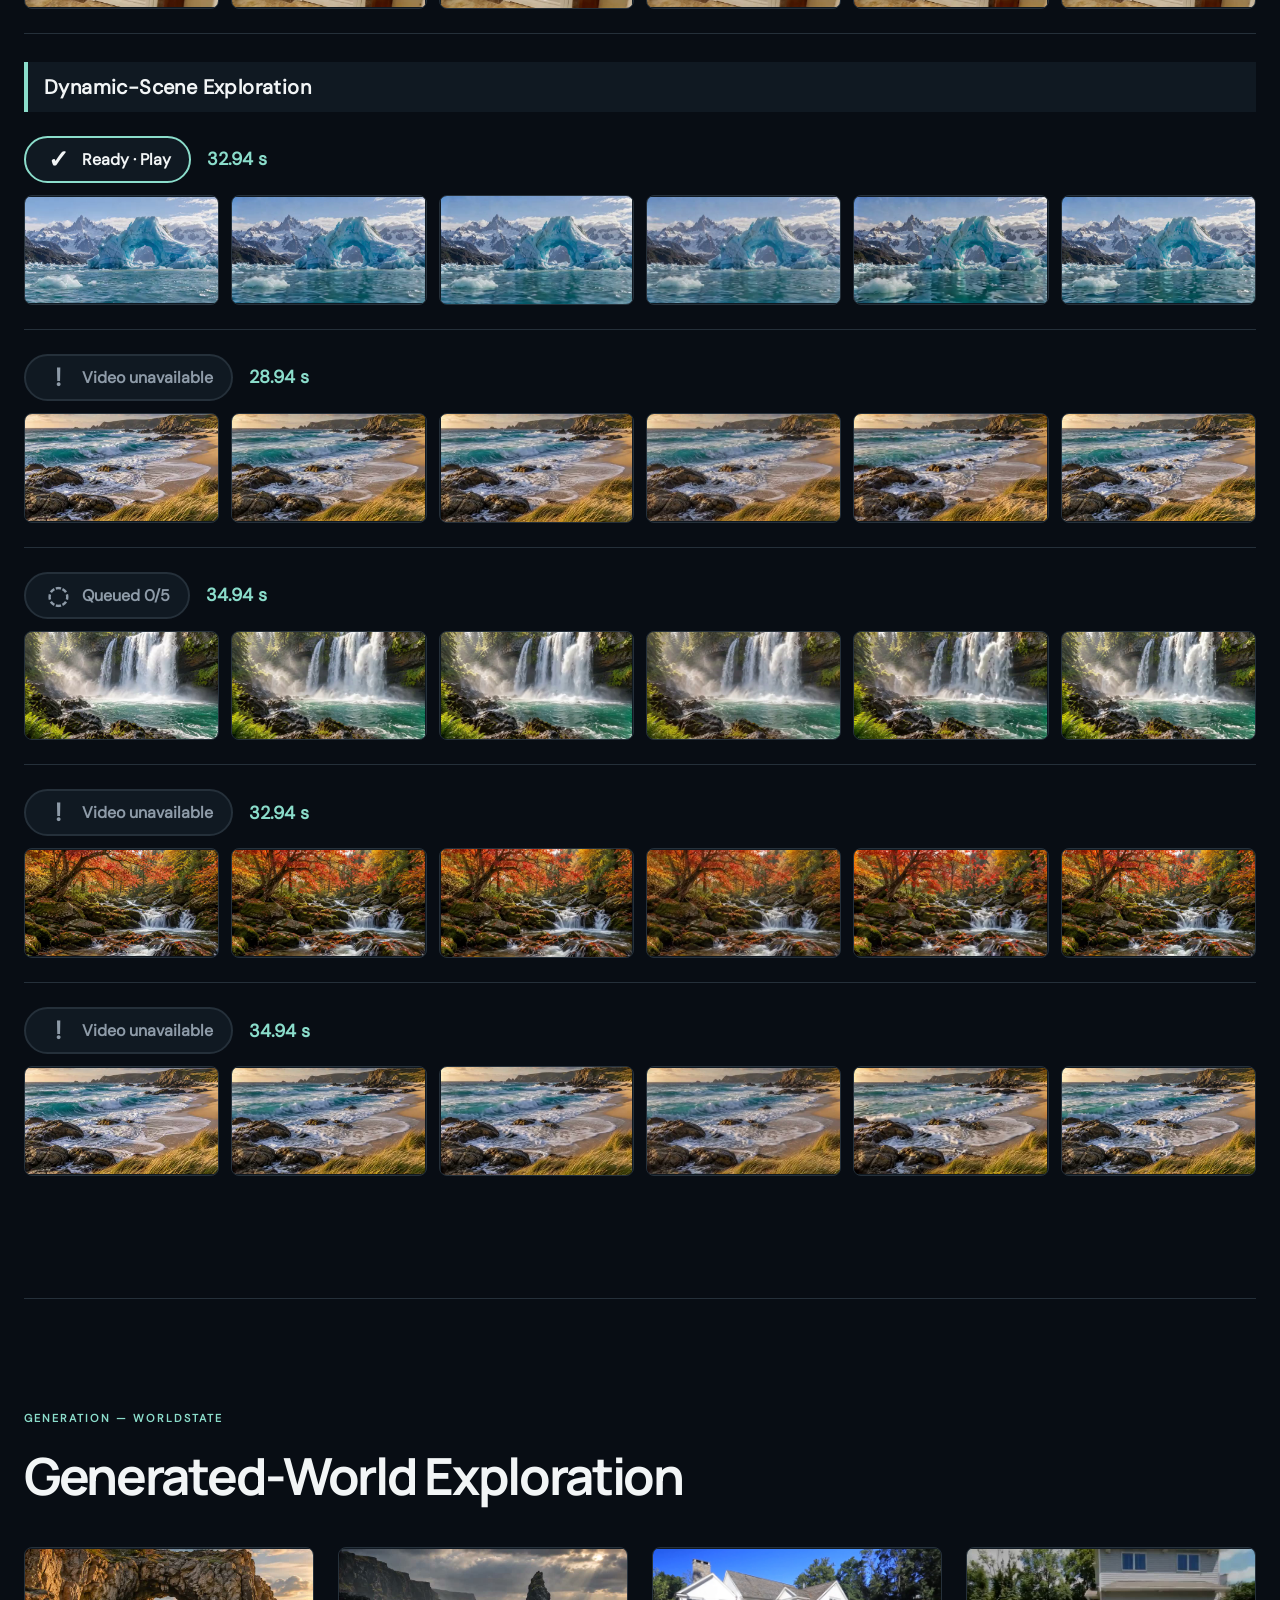
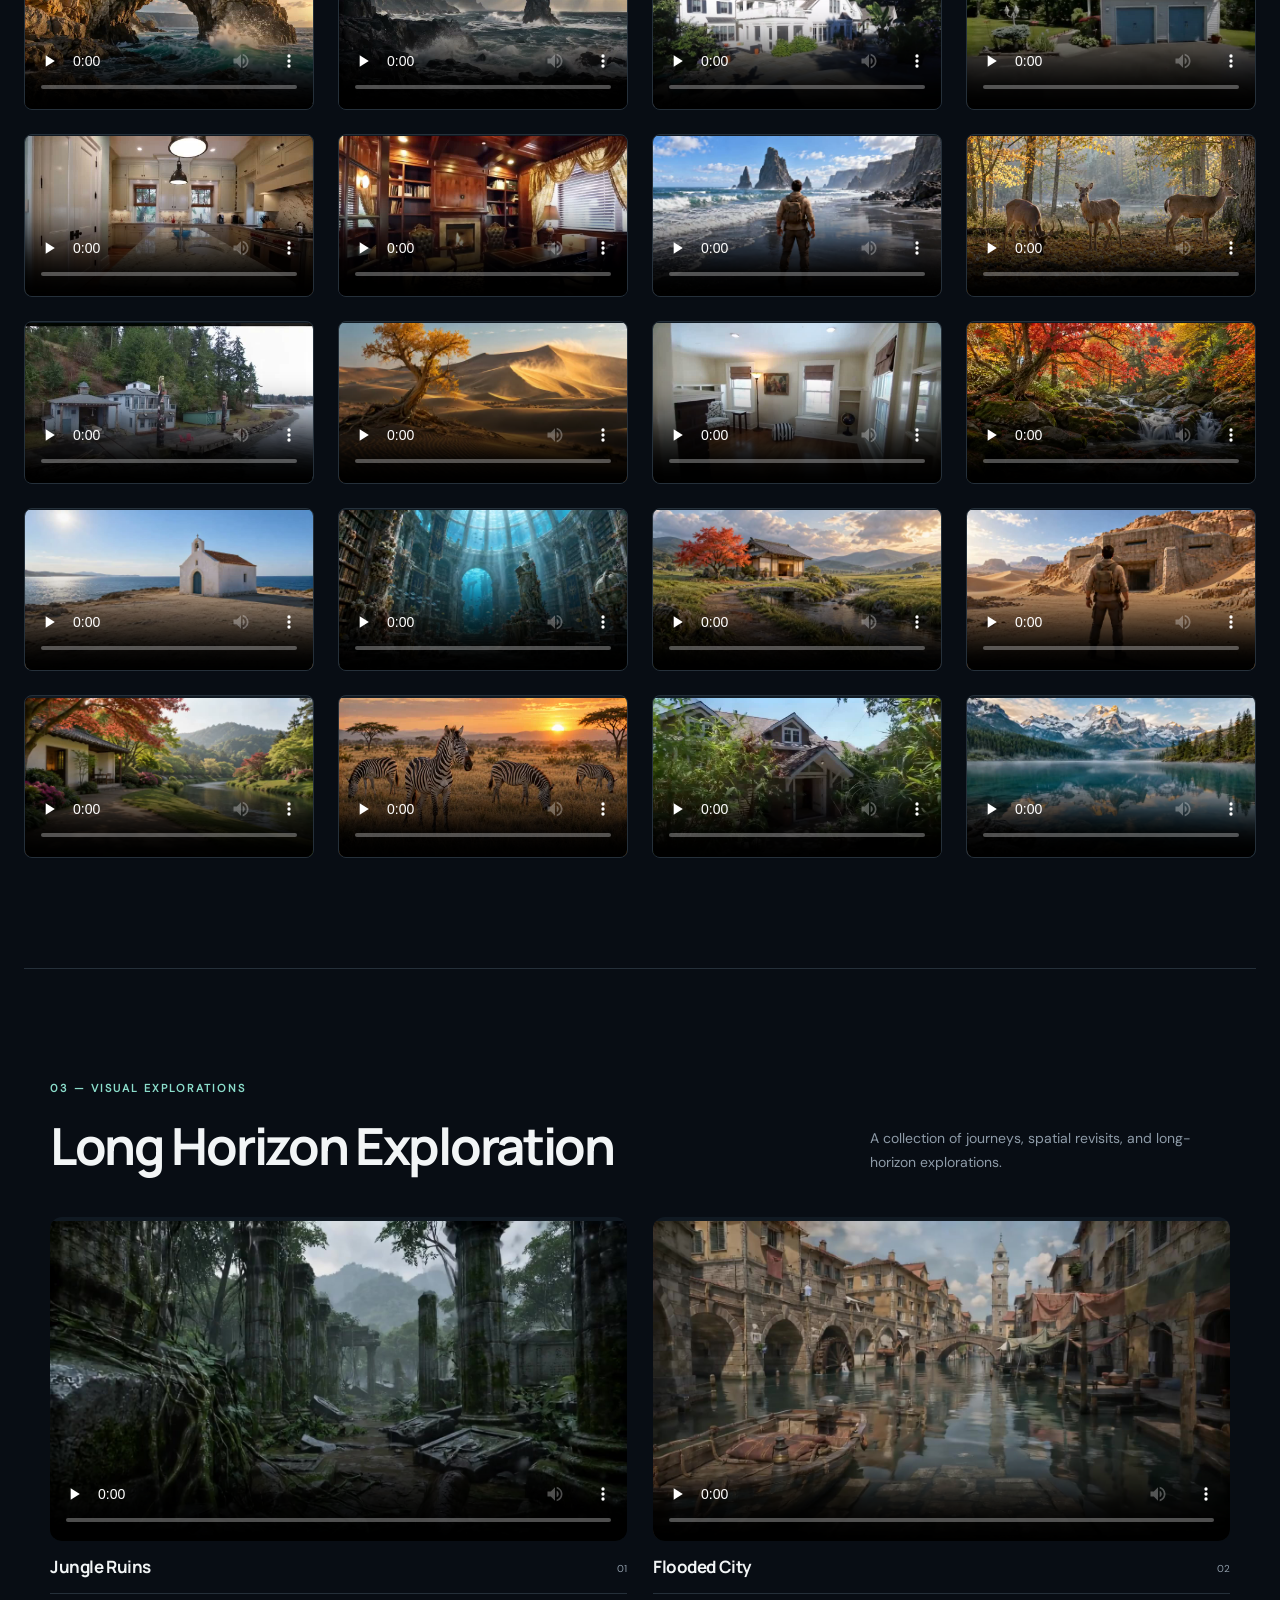
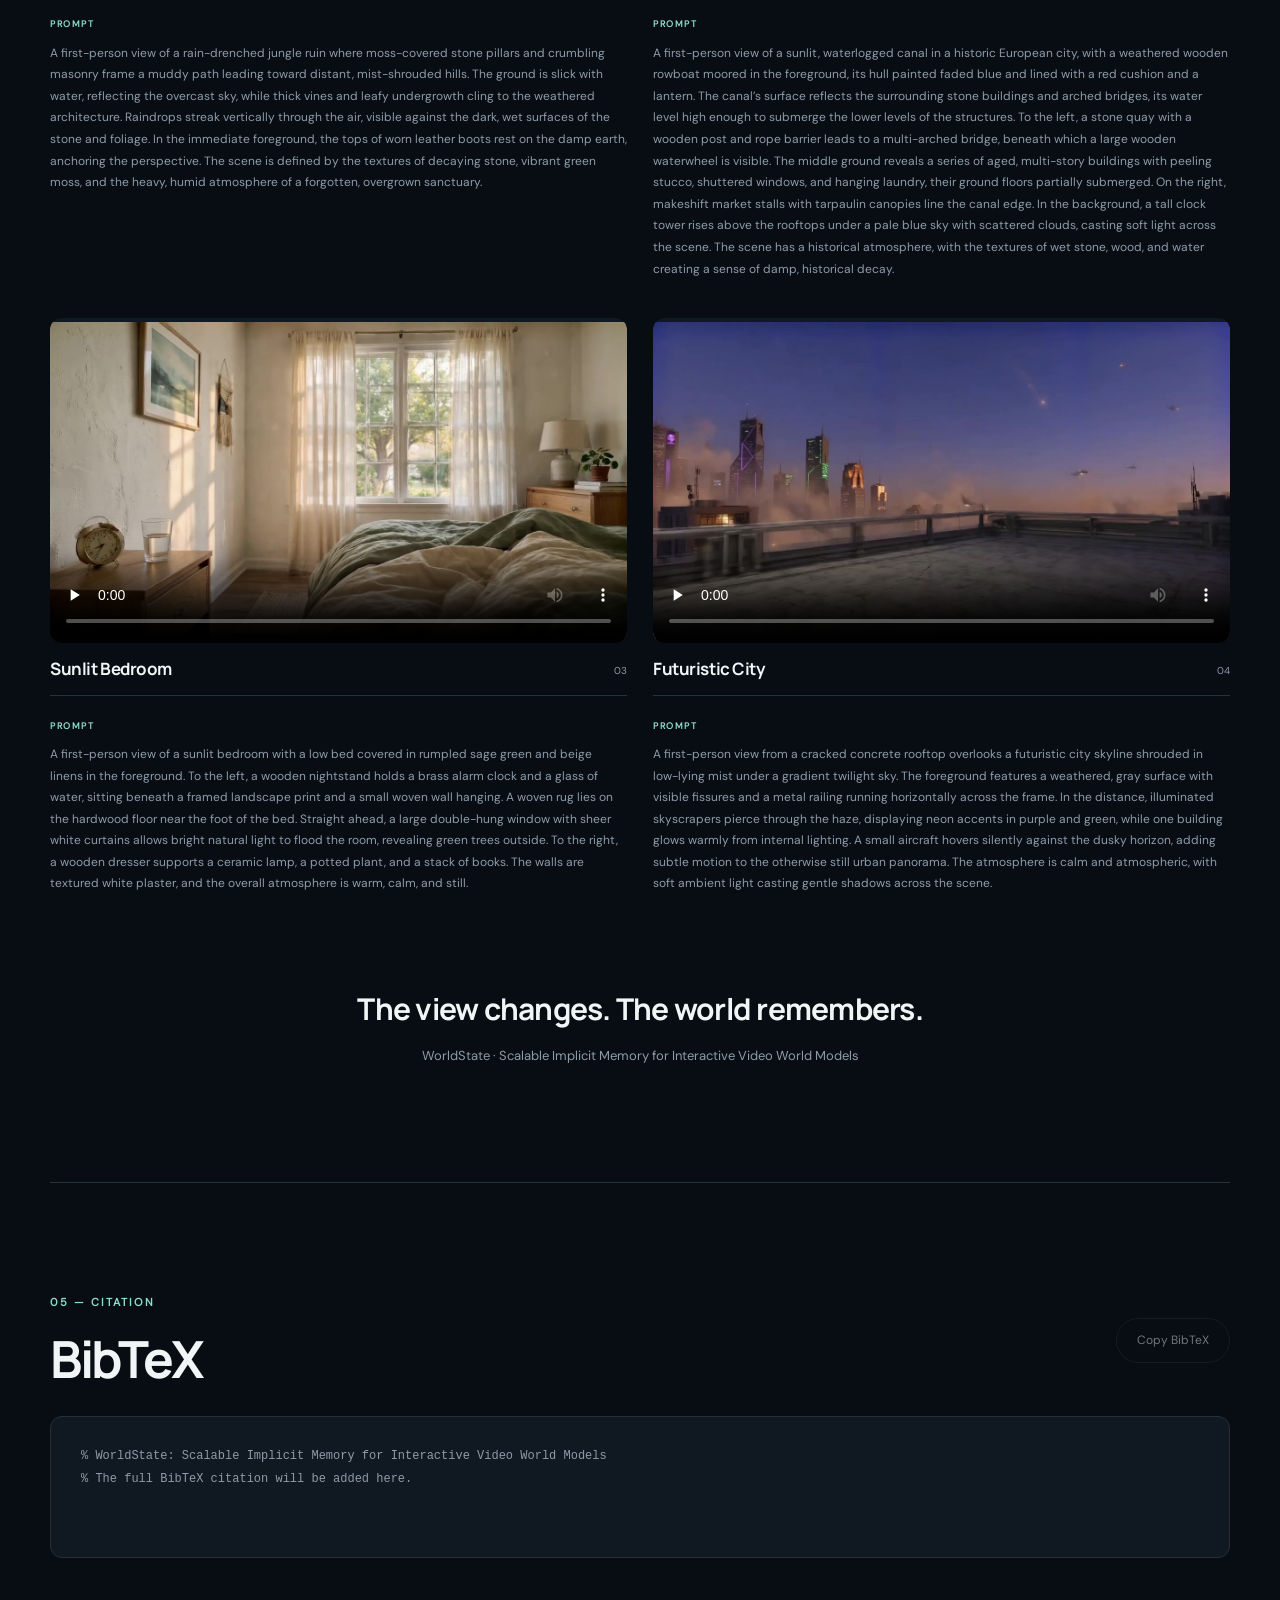
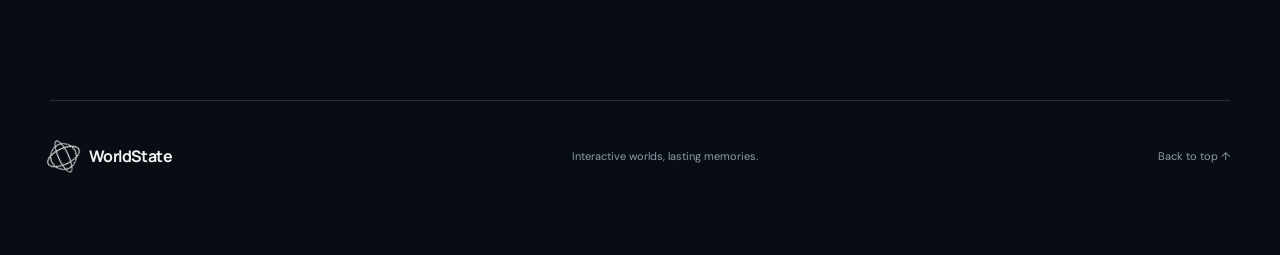
==== commit 777e527b: "Show ready video counts in sandboxed playback" ====
--- a/index.html
+++ b/index.html
@@ -15,7 +15,7 @@
 <script src="content.js?v=20260926-teahouse10" defer></script>
 <script src="implicit.js?v=20260921" defer></script>
 <script src="video-preload.js?v=20260926-sandbox" defer></script>
-<script src="video-loops.js?v=20260926-sandbox" defer></script>
+<script src="video-loops.js?v=20260926-loading-count" defer></script>
 <script src="app.js?v=20260926-video-note" defer></script>
 </head>
 <body>
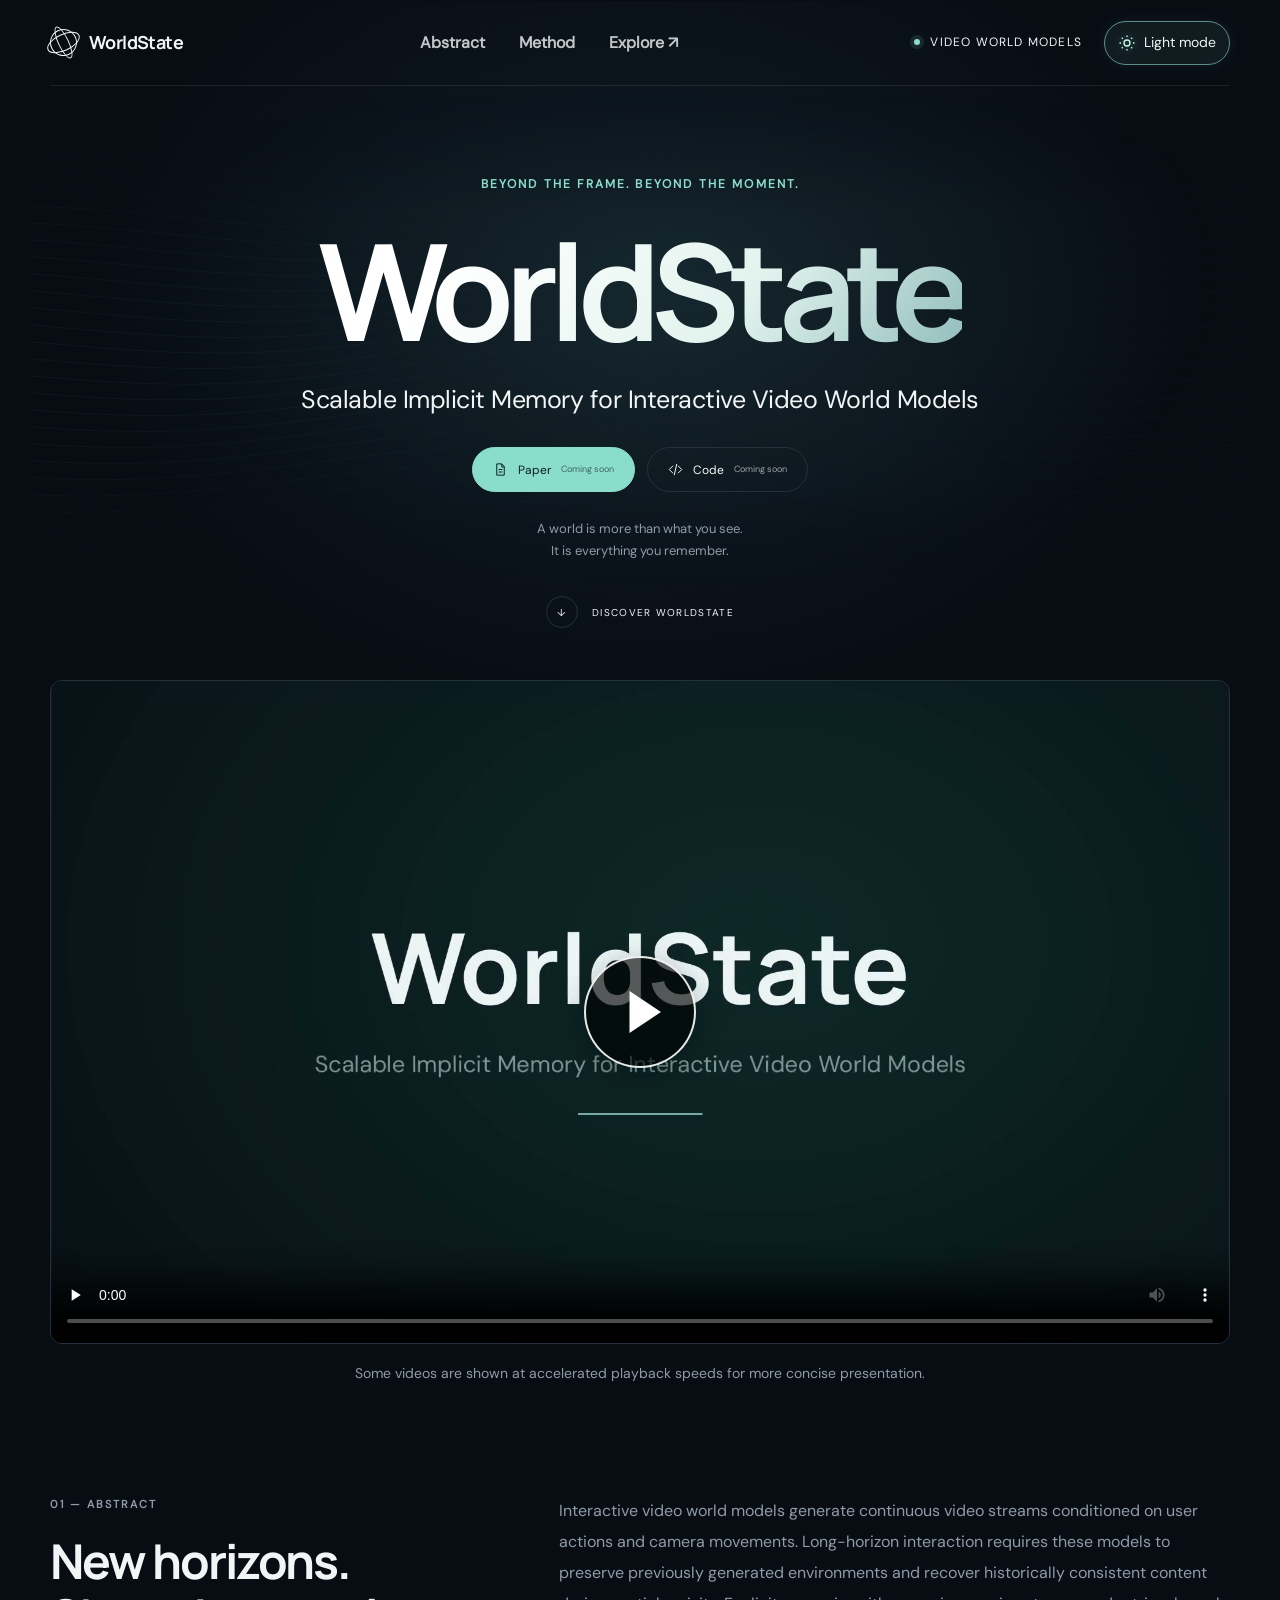
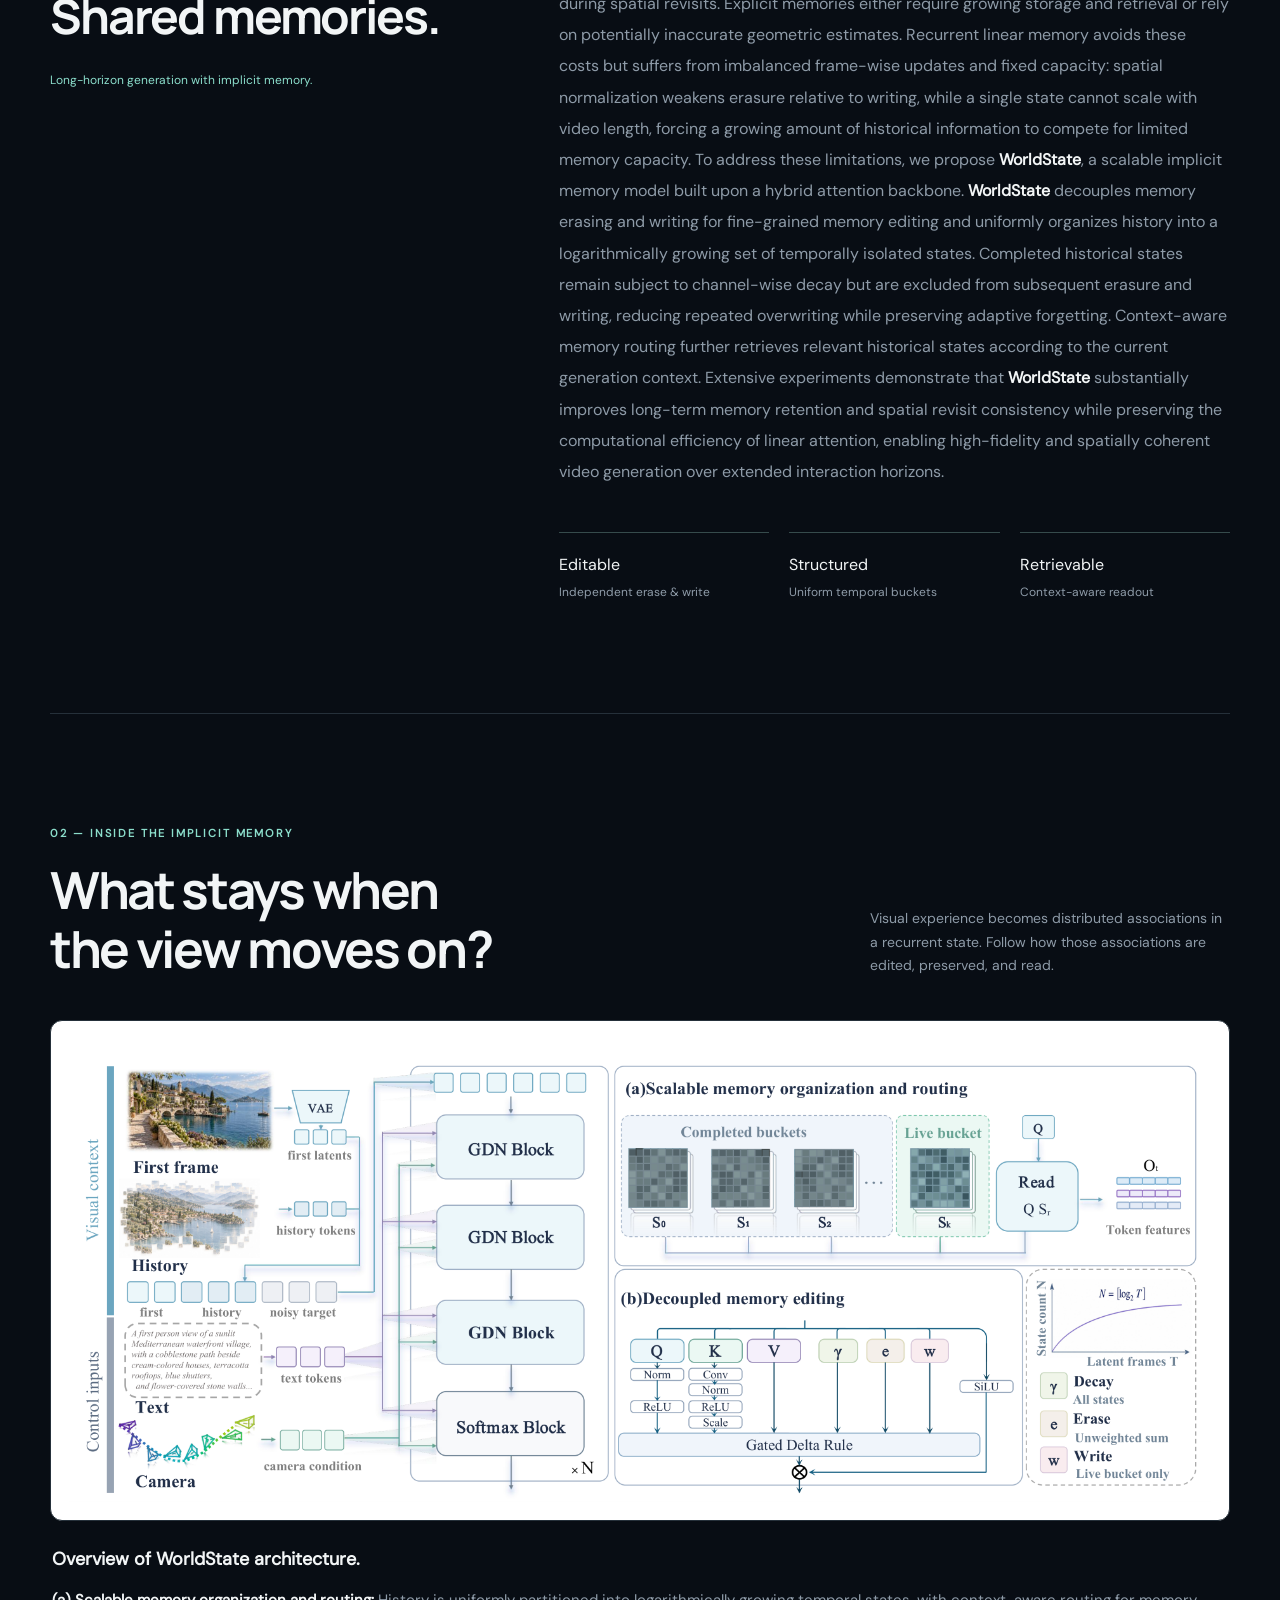
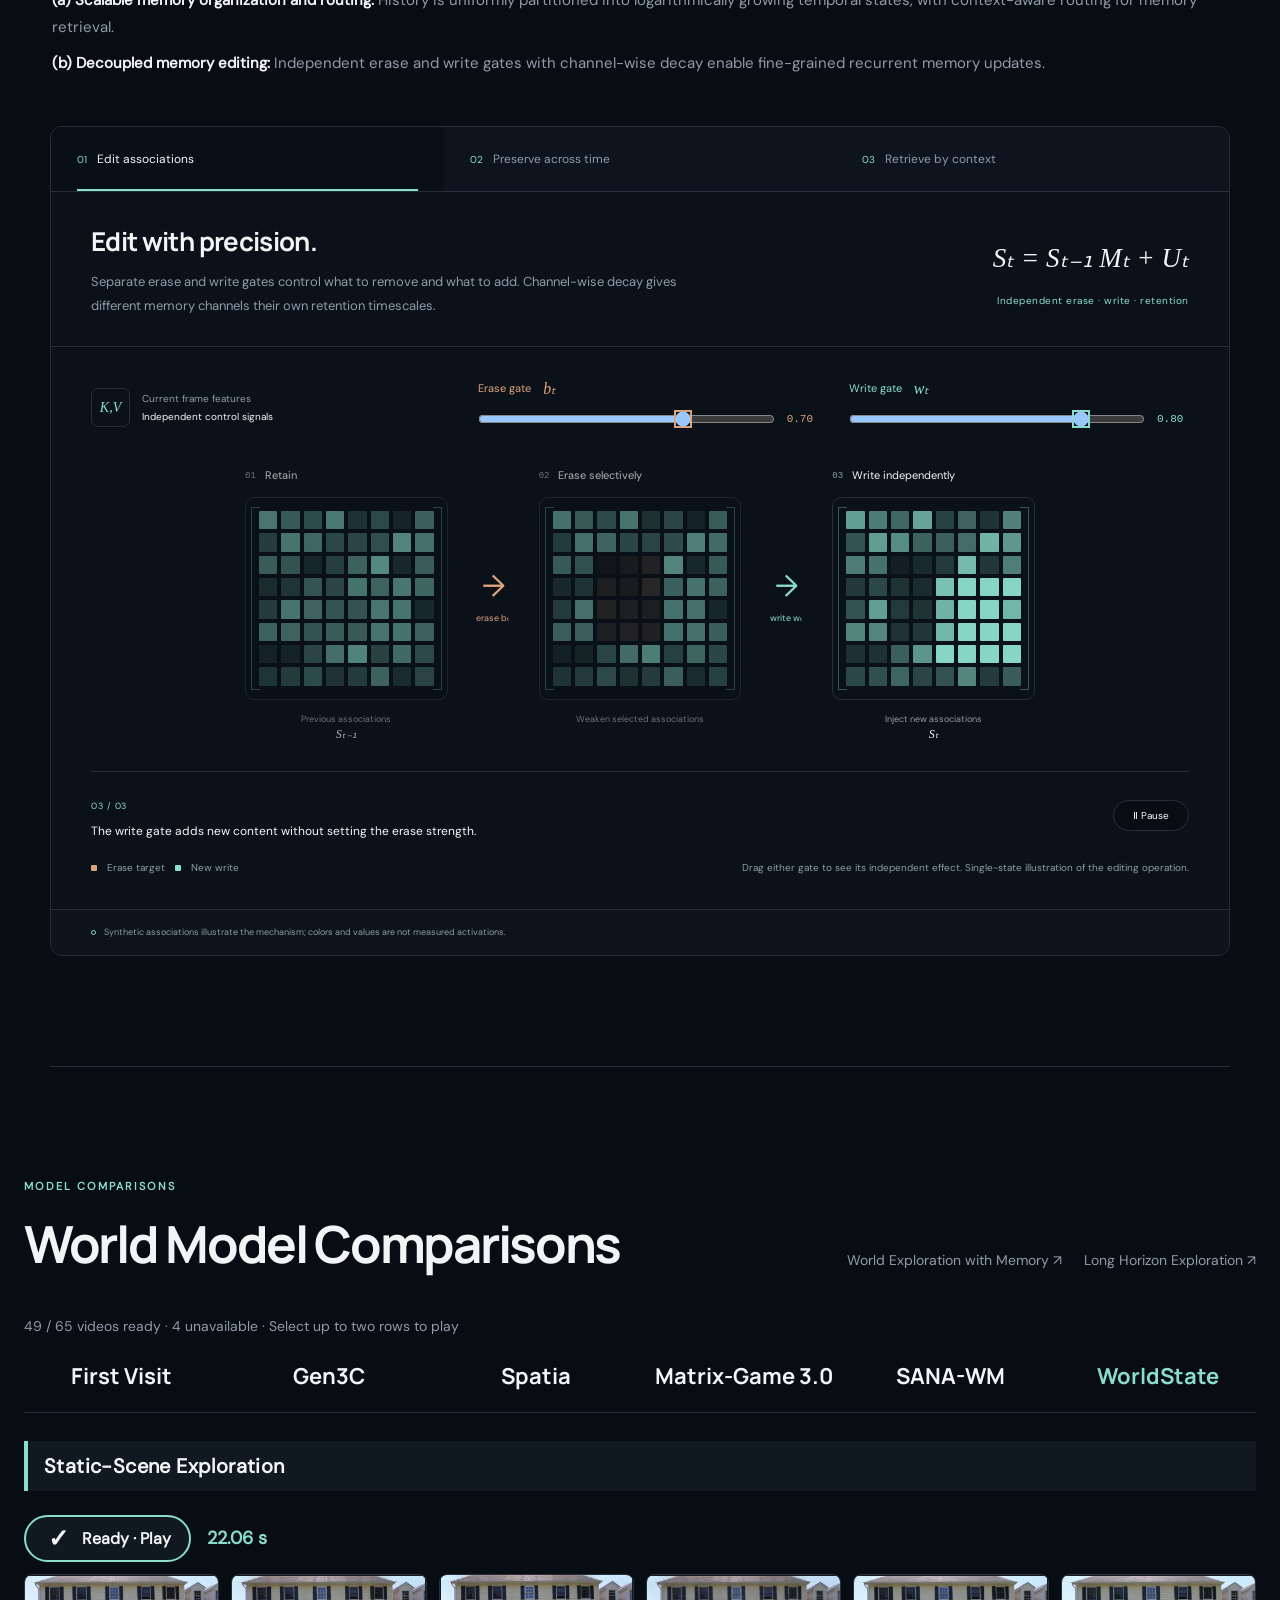
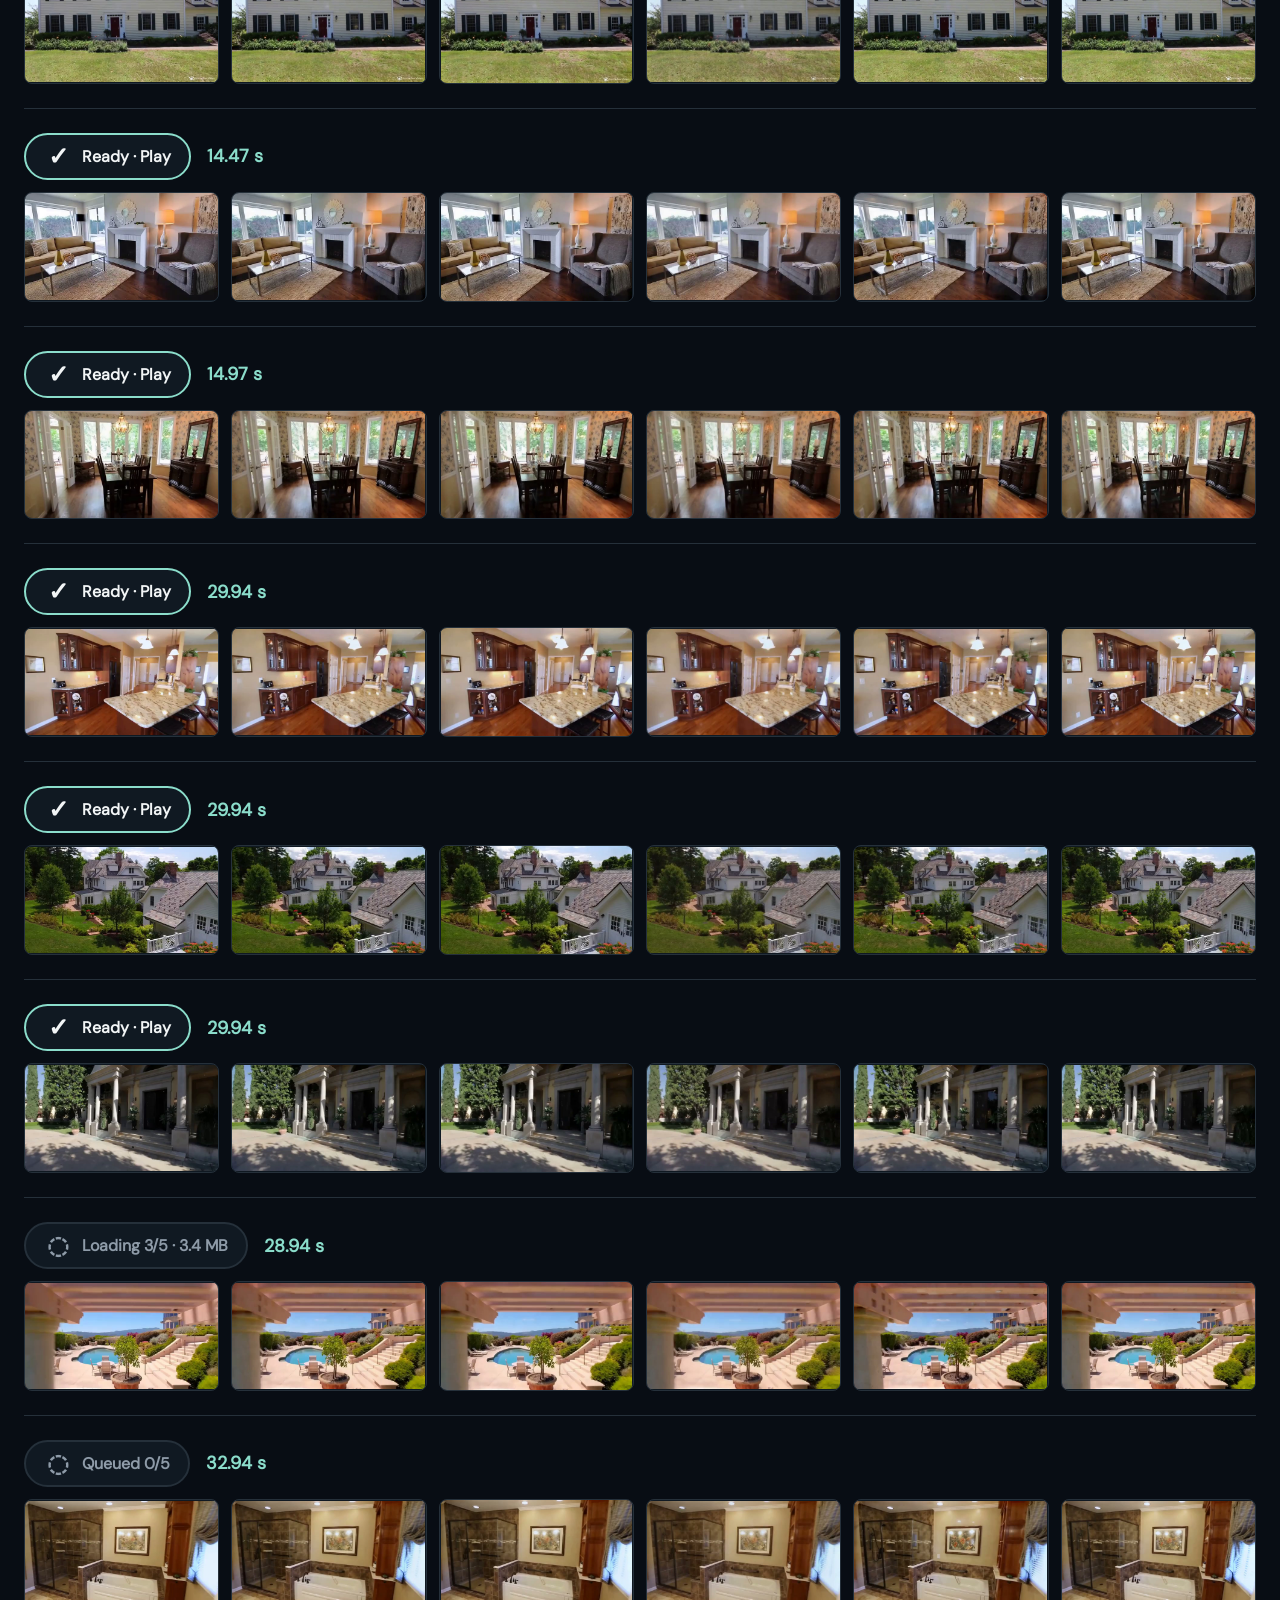
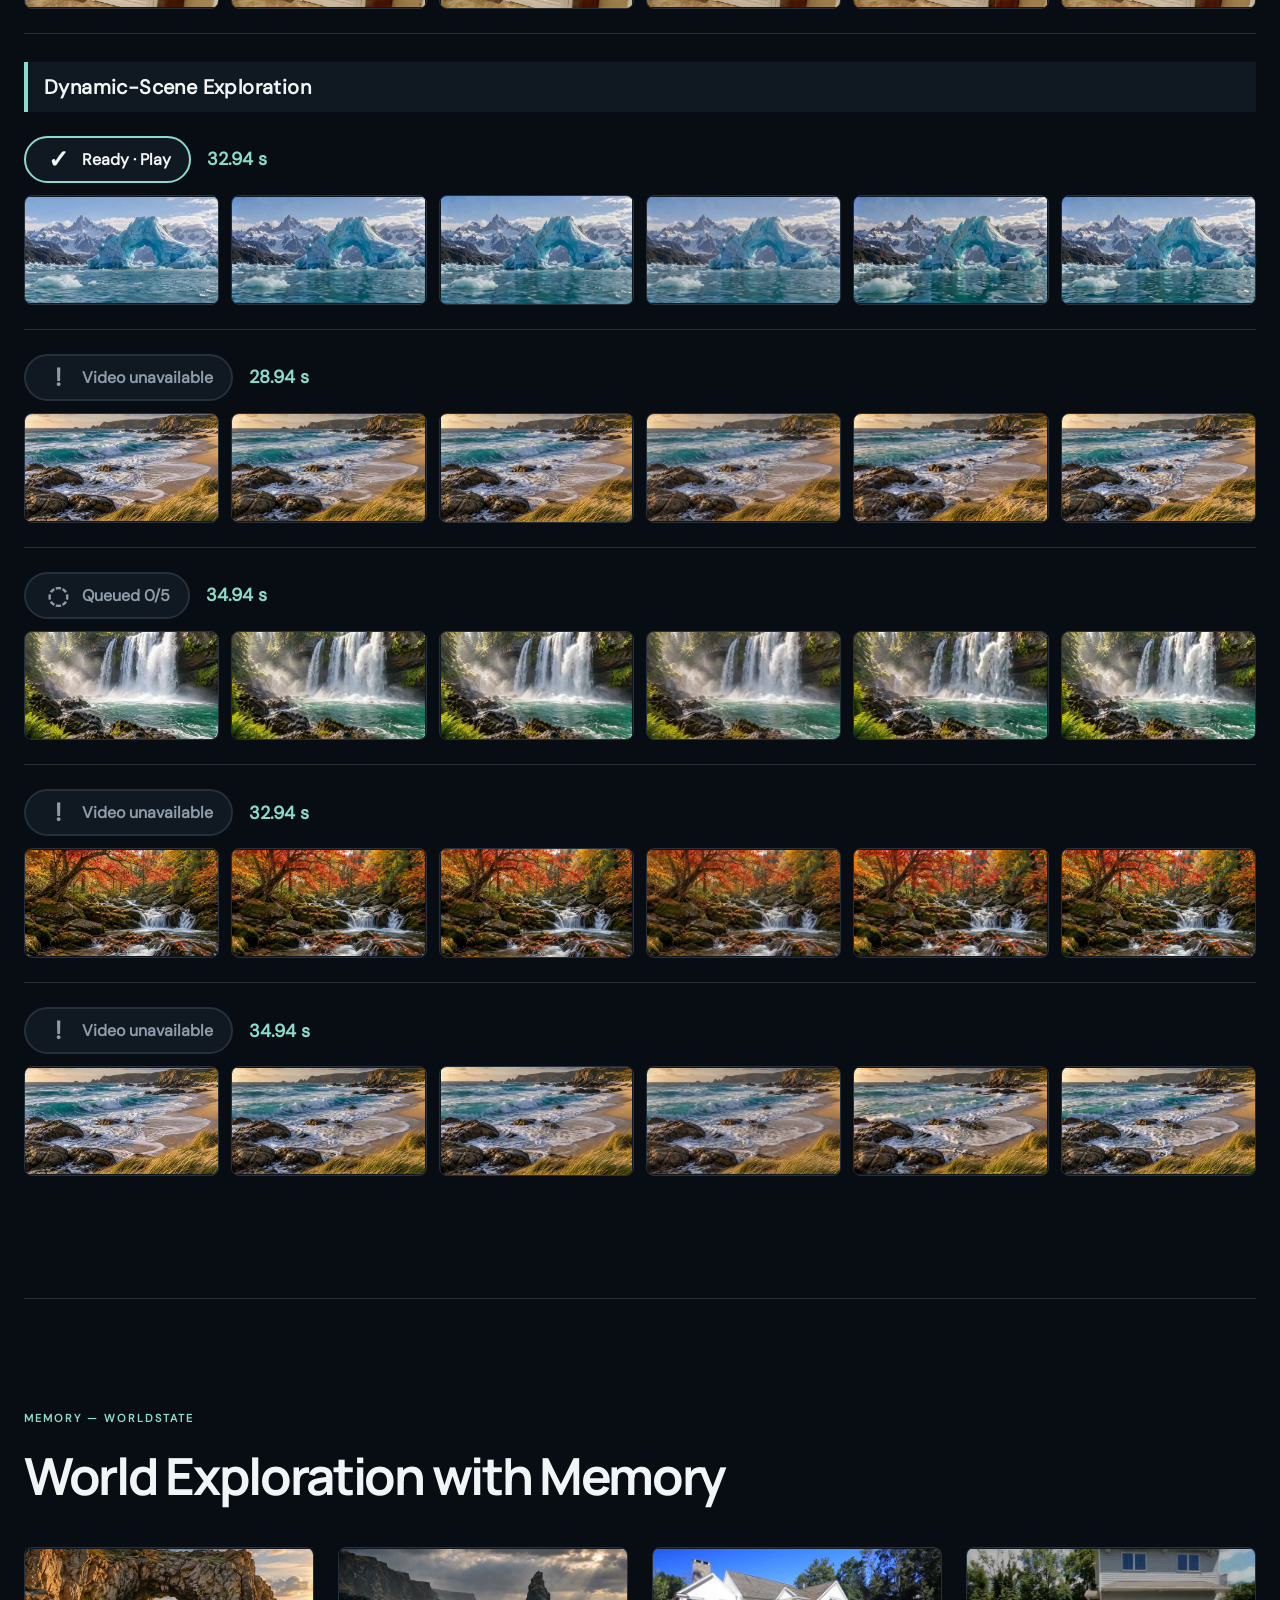
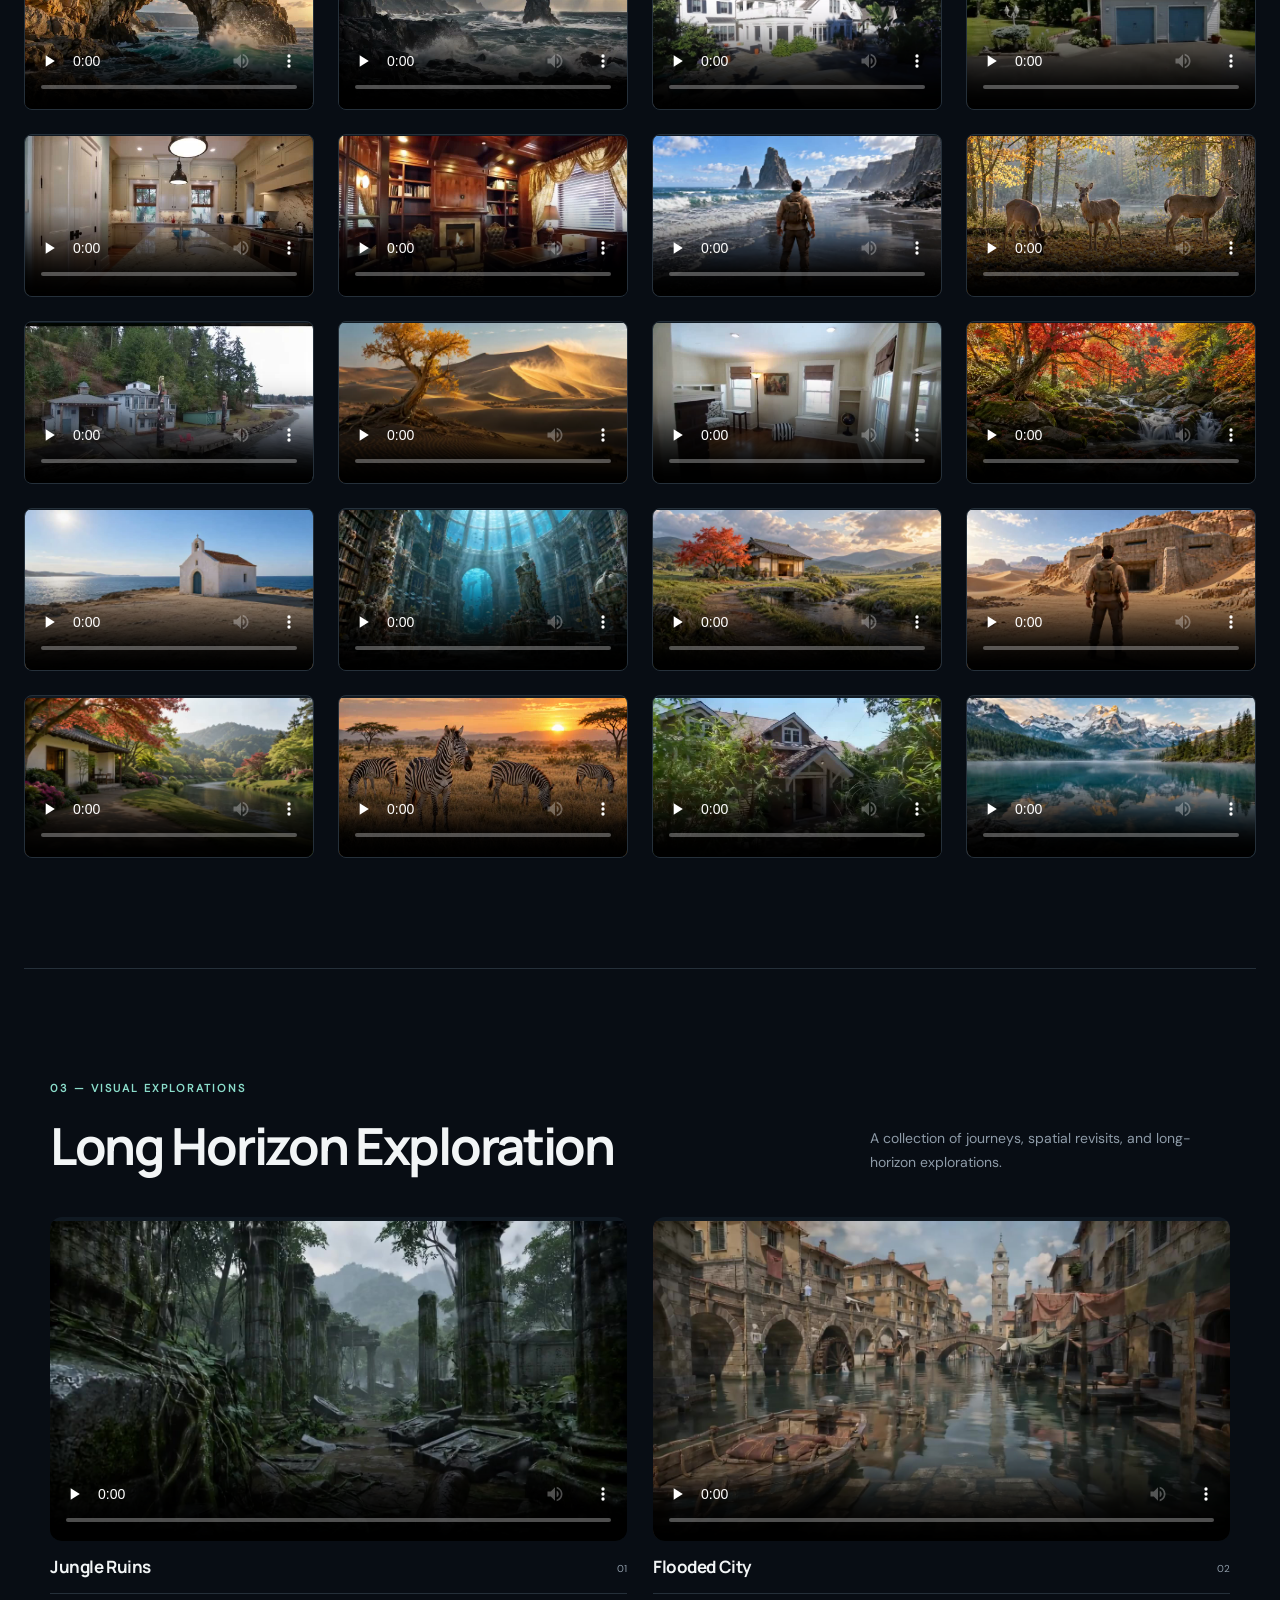
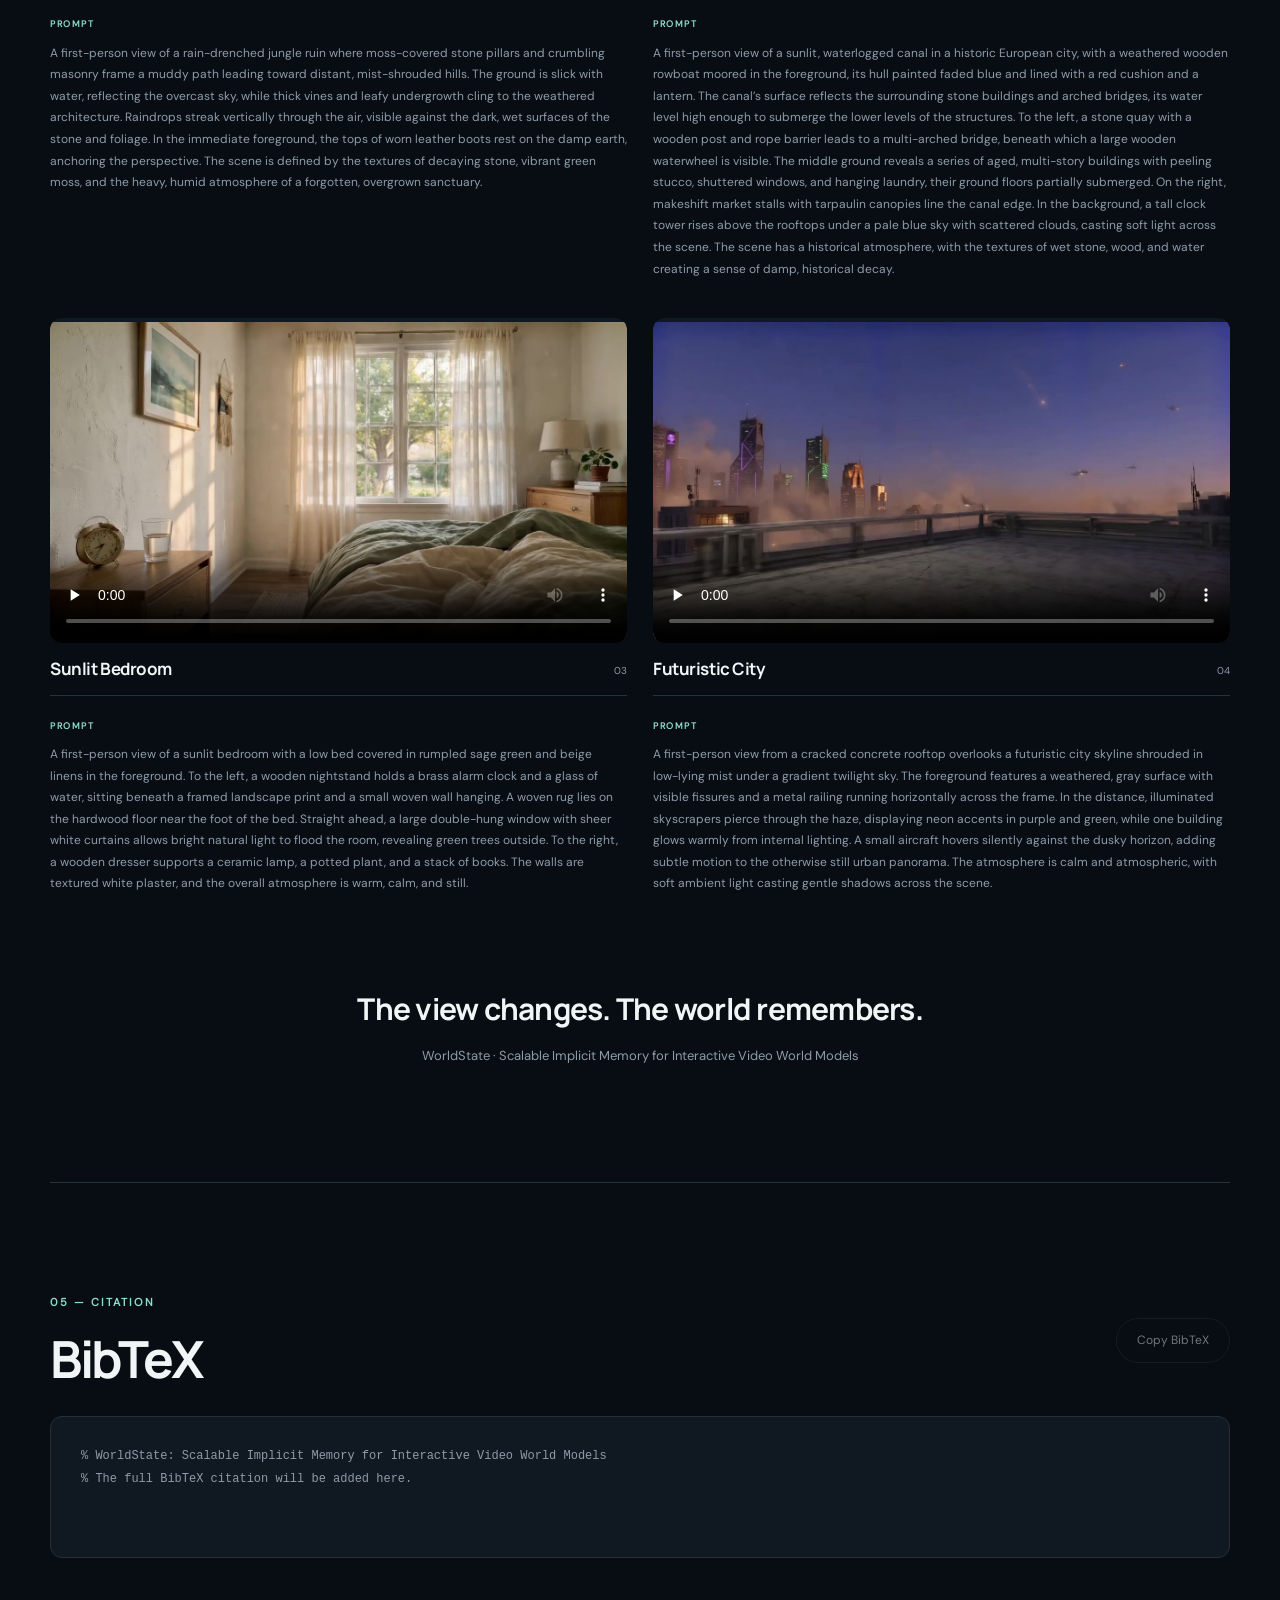
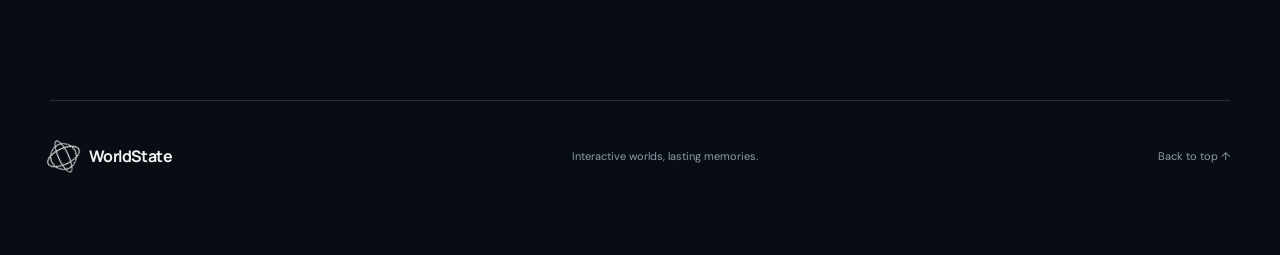
==== commit 12fabbaf: "Rename gallery to World Exploration with Memory" ====
--- a/index.html
+++ b/index.html
@@ -16,7 +16,7 @@
 <script src="implicit.js?v=20260921" defer></script>
 <script src="video-preload.js?v=20260926-sandbox" defer></script>
 <script src="video-loops.js?v=20260926-loading-count" defer></script>
-<script src="app.js?v=20260926-video-note" defer></script>
+<script src="app.js?v=20260926-memory-title" defer></script>
 </head>
 <body>
 <div id="app"></div>
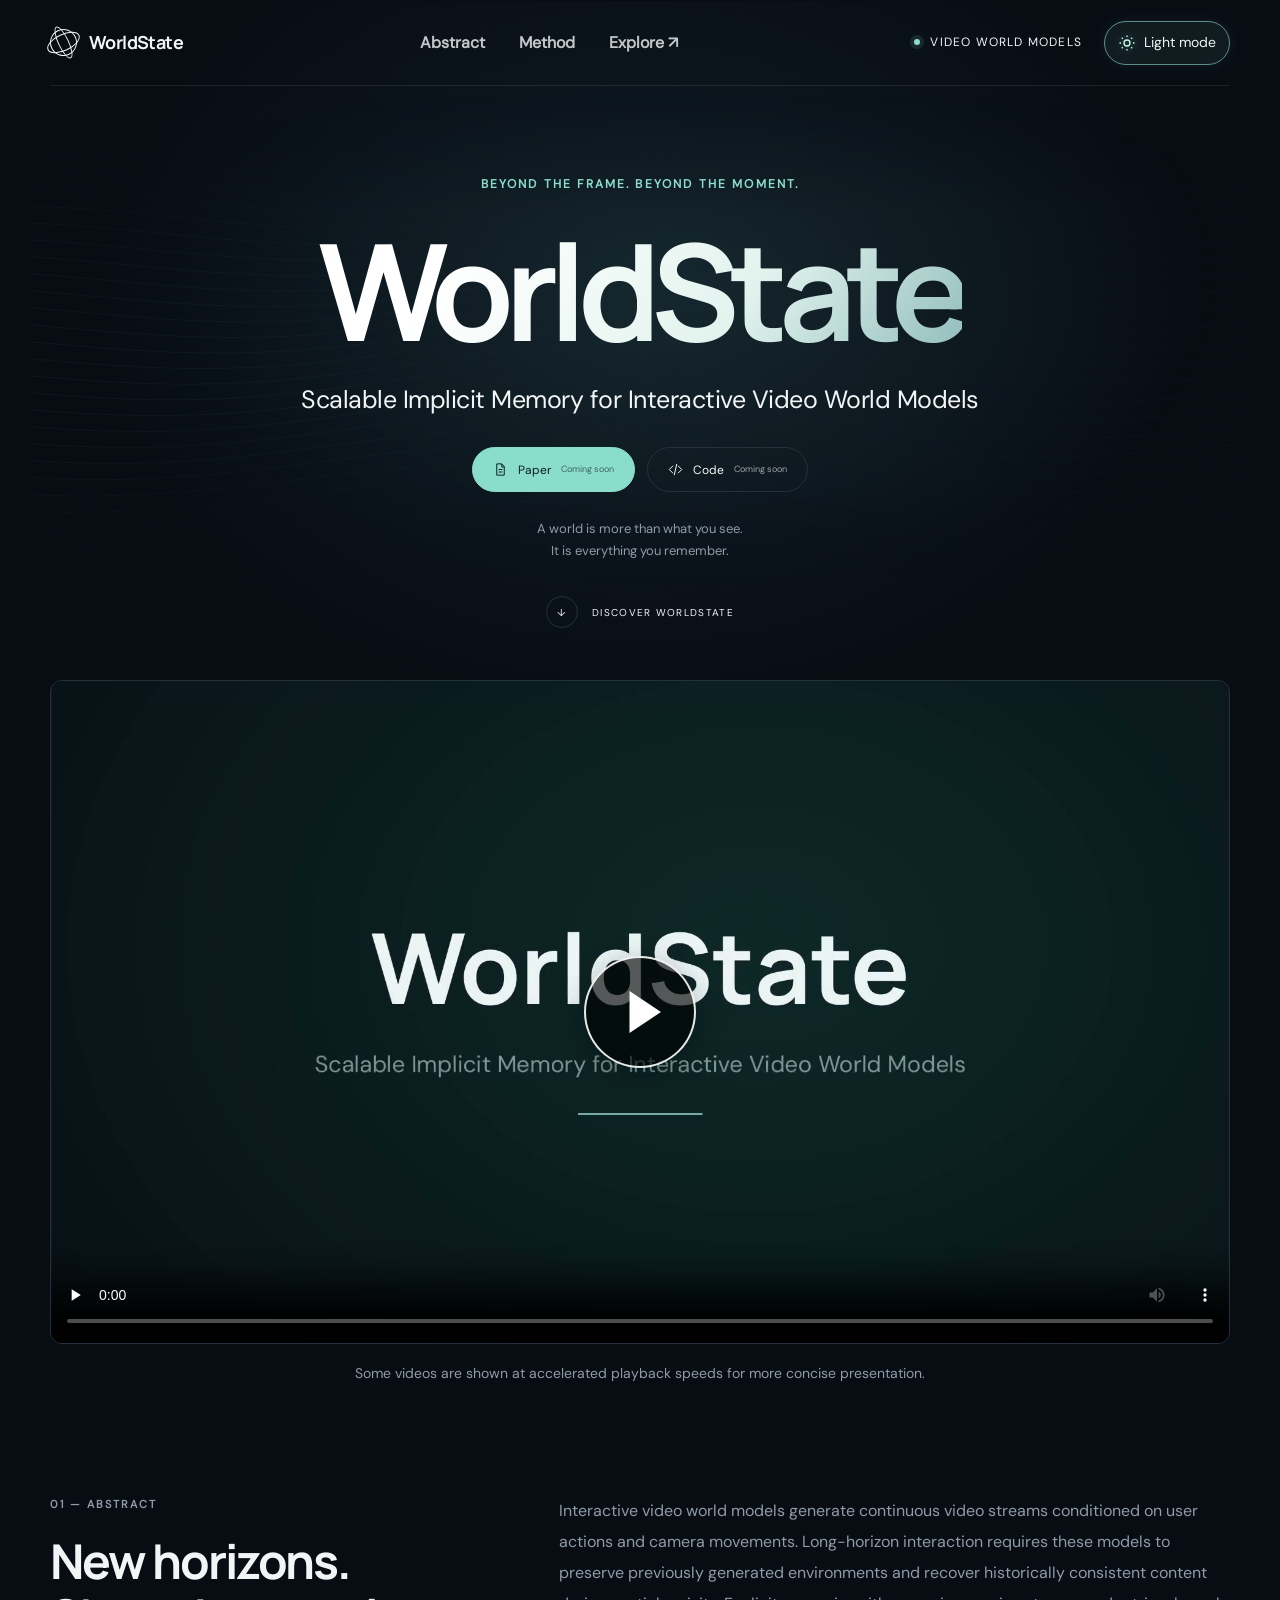
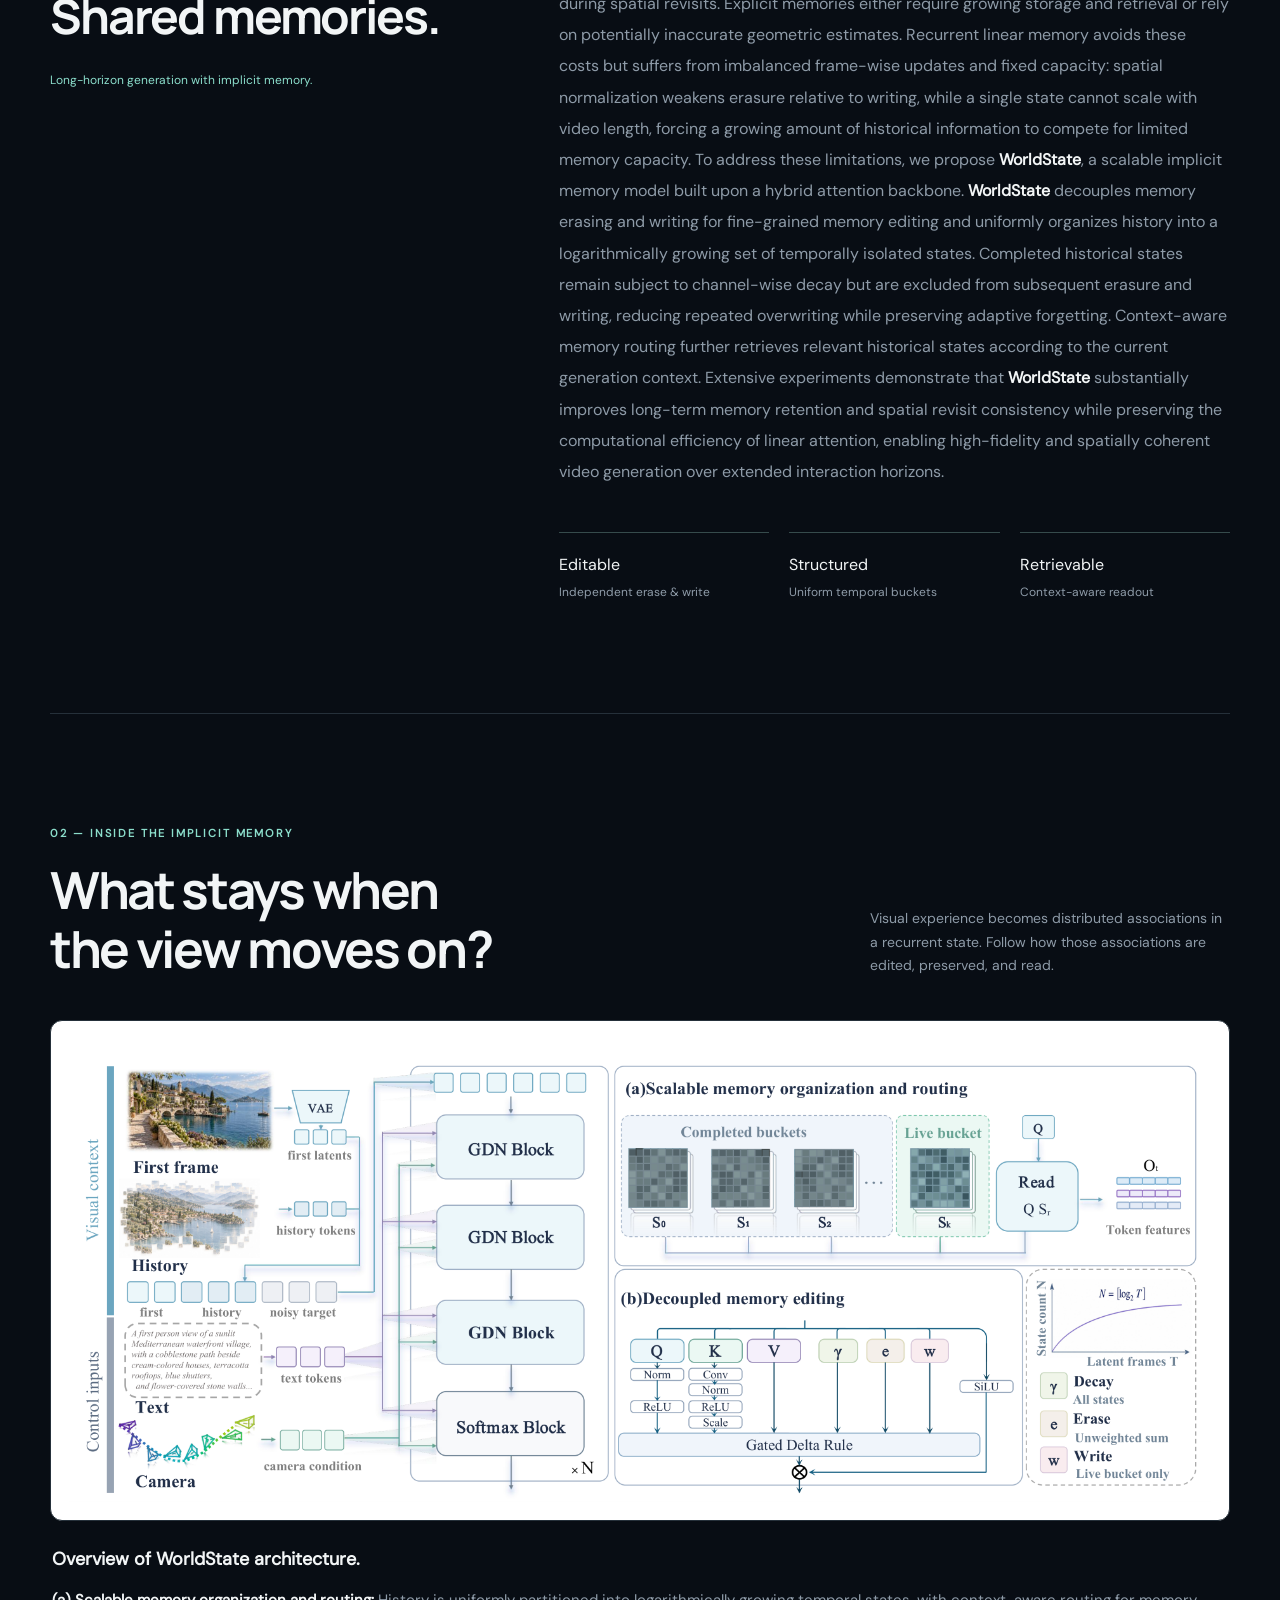
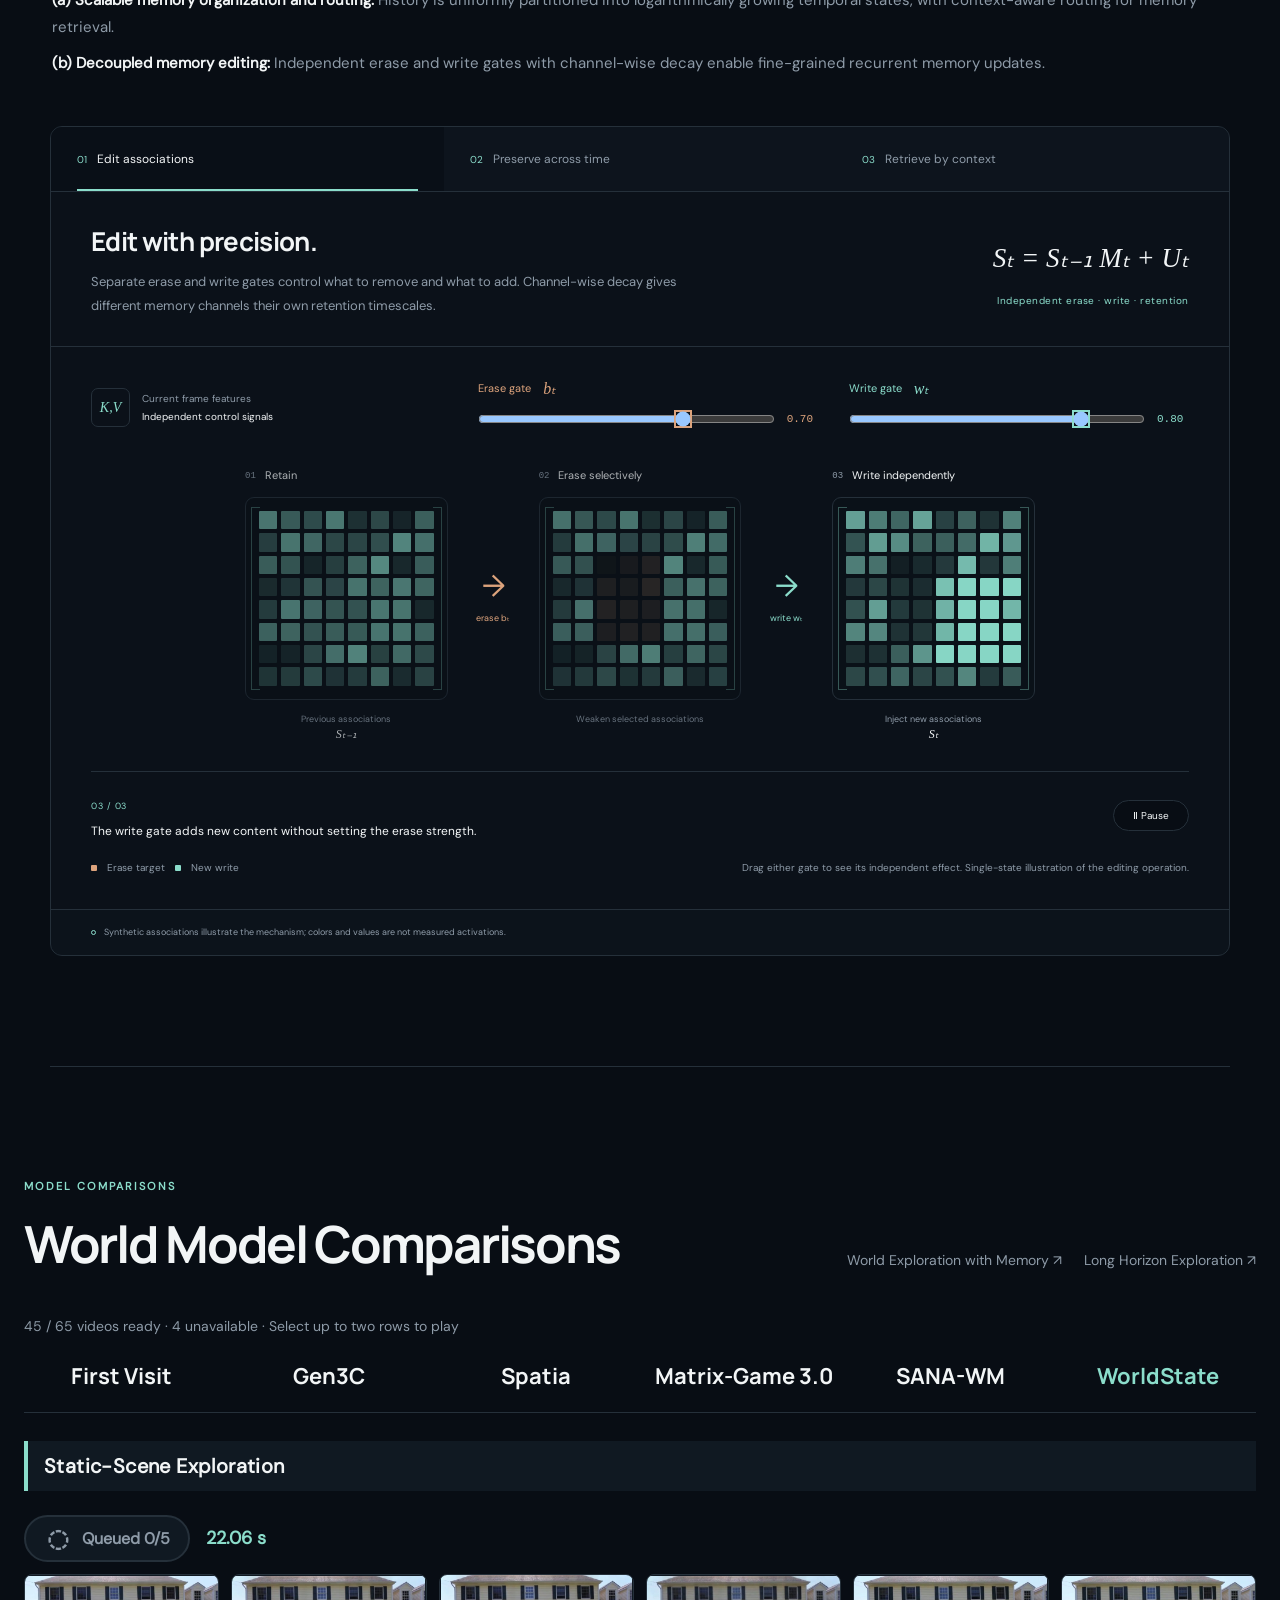
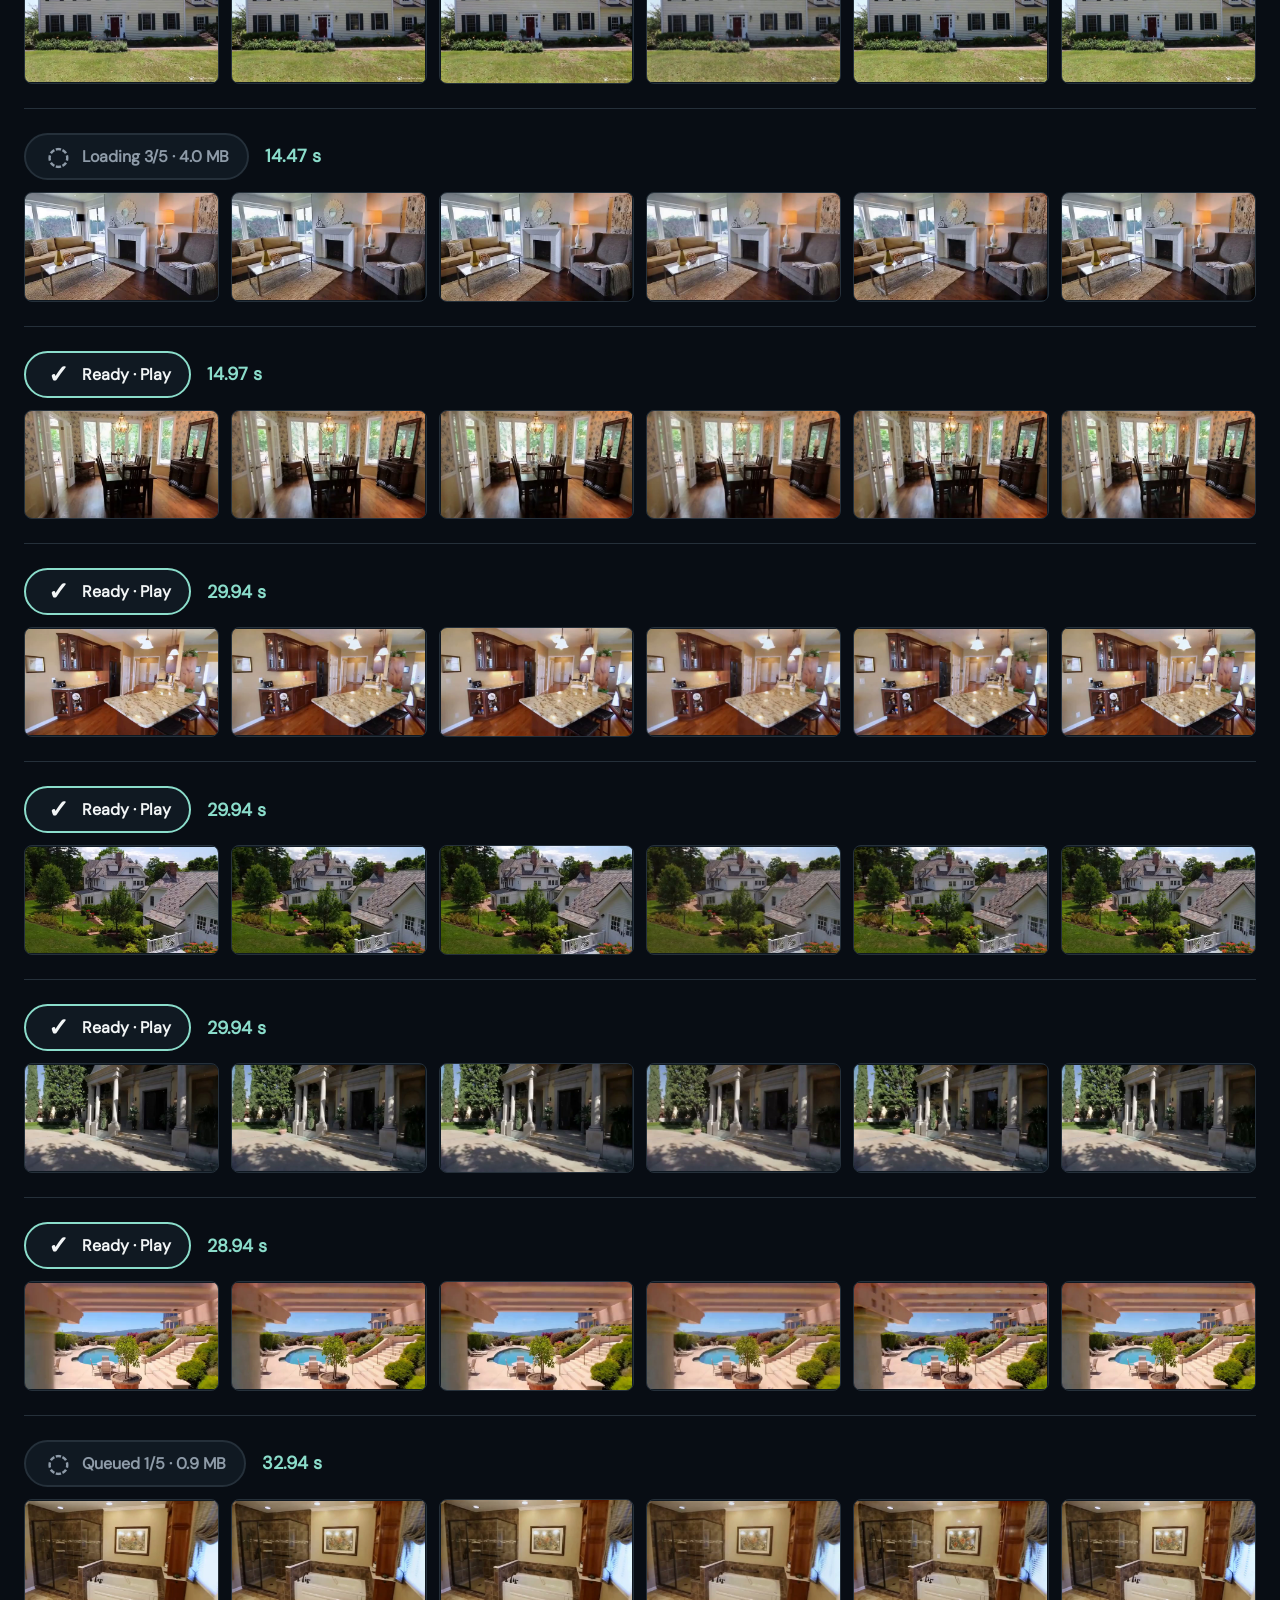
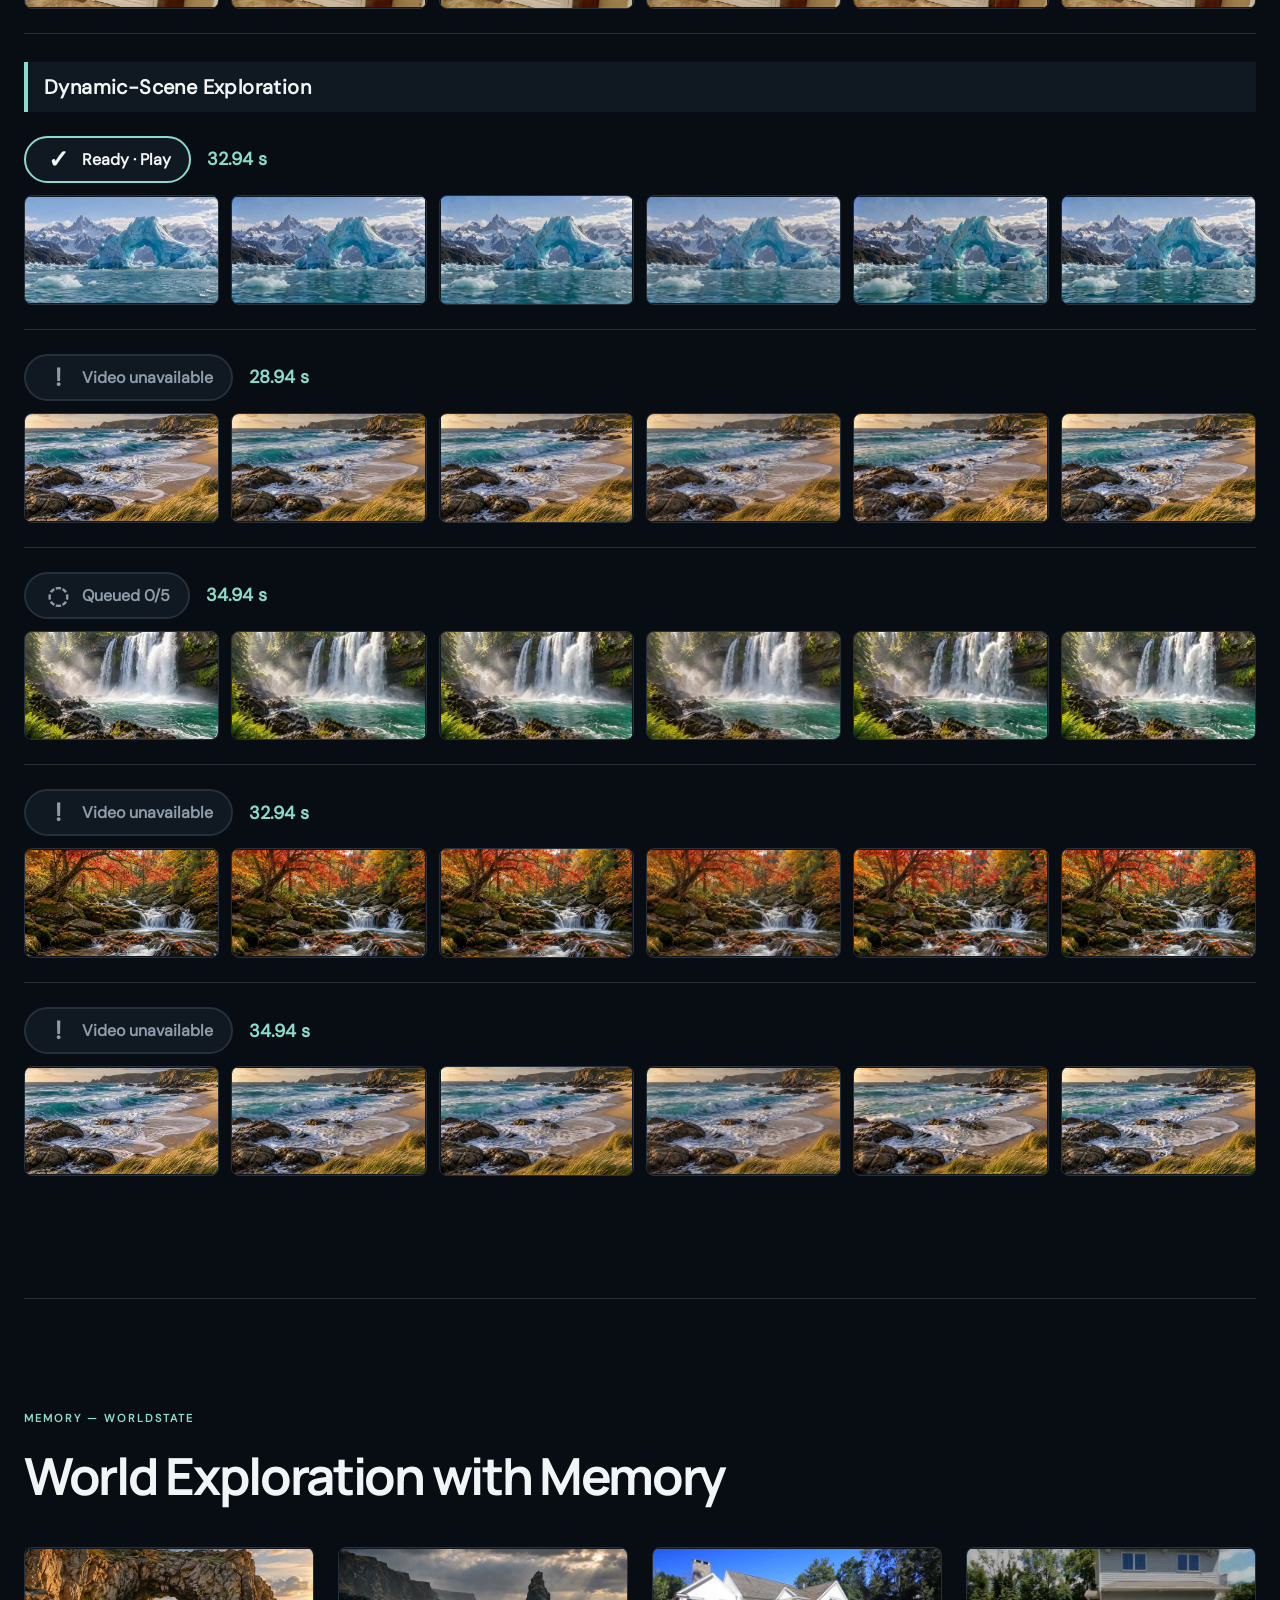
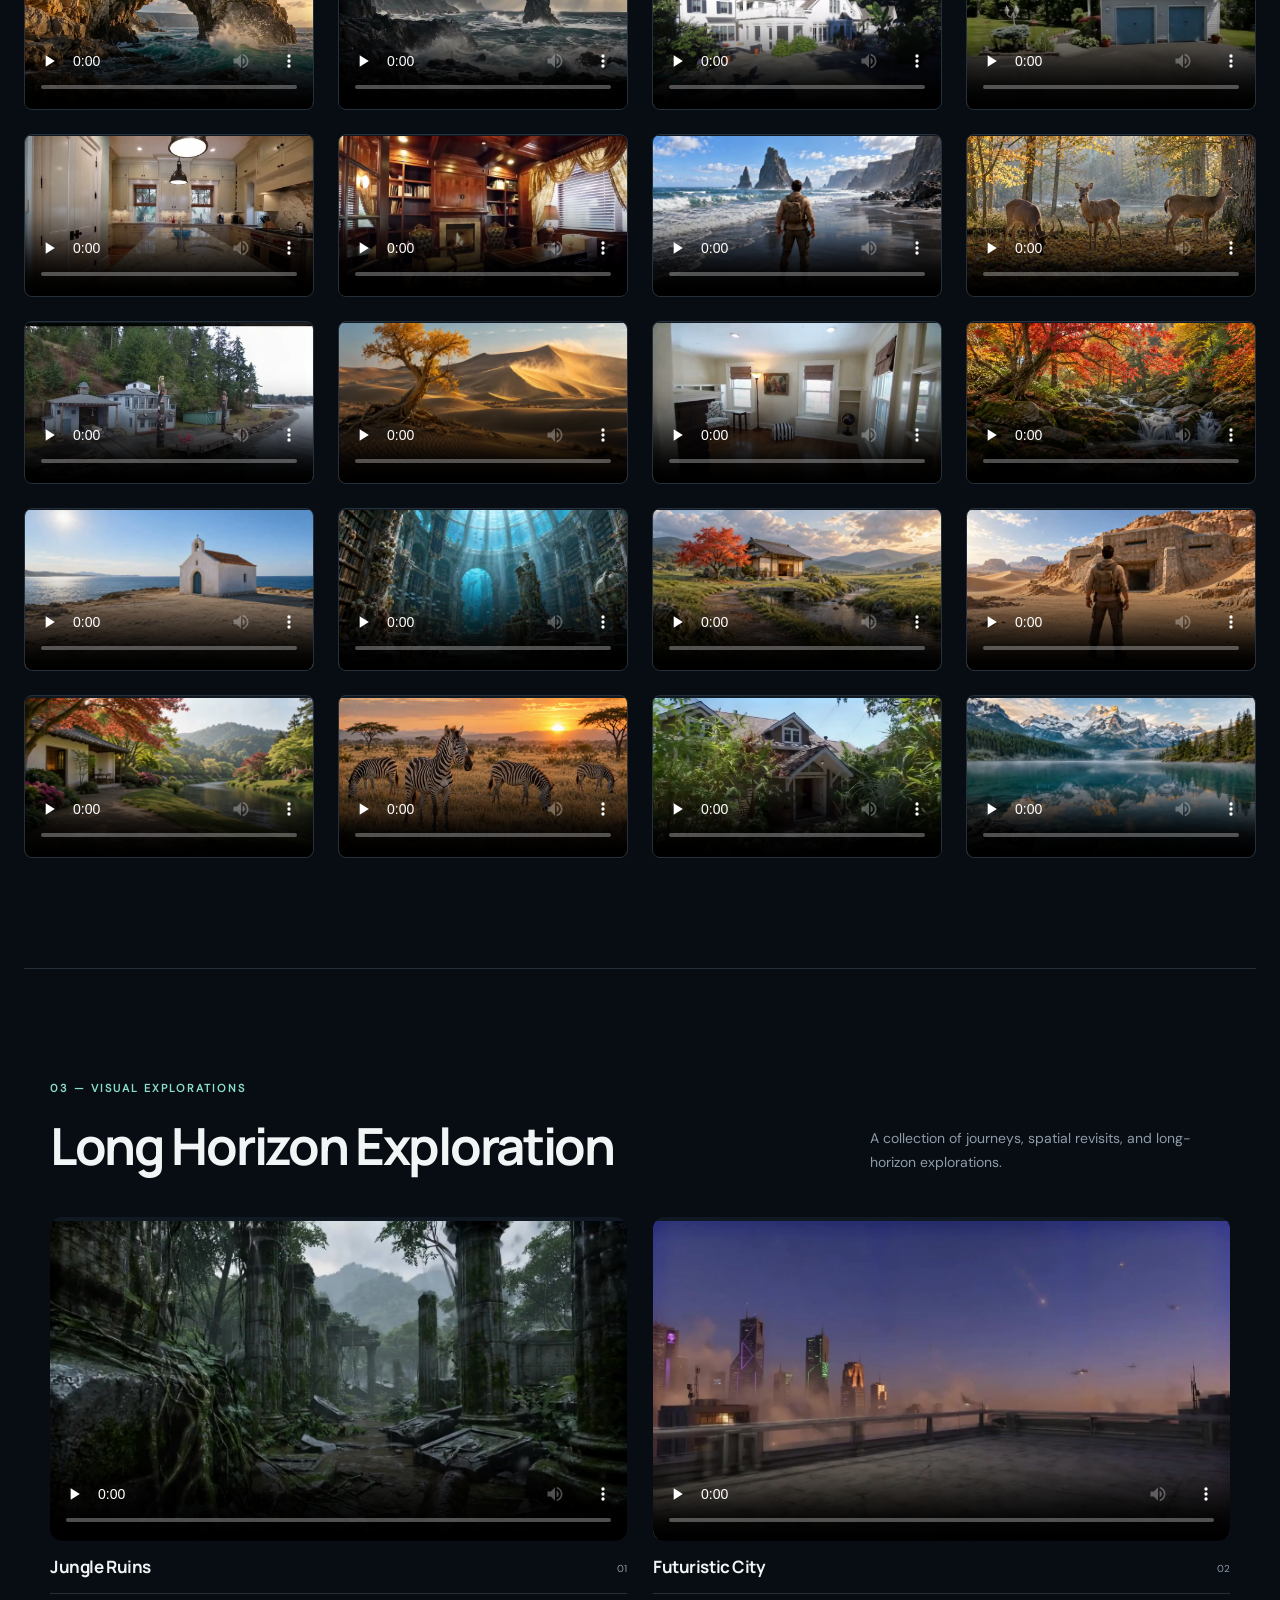
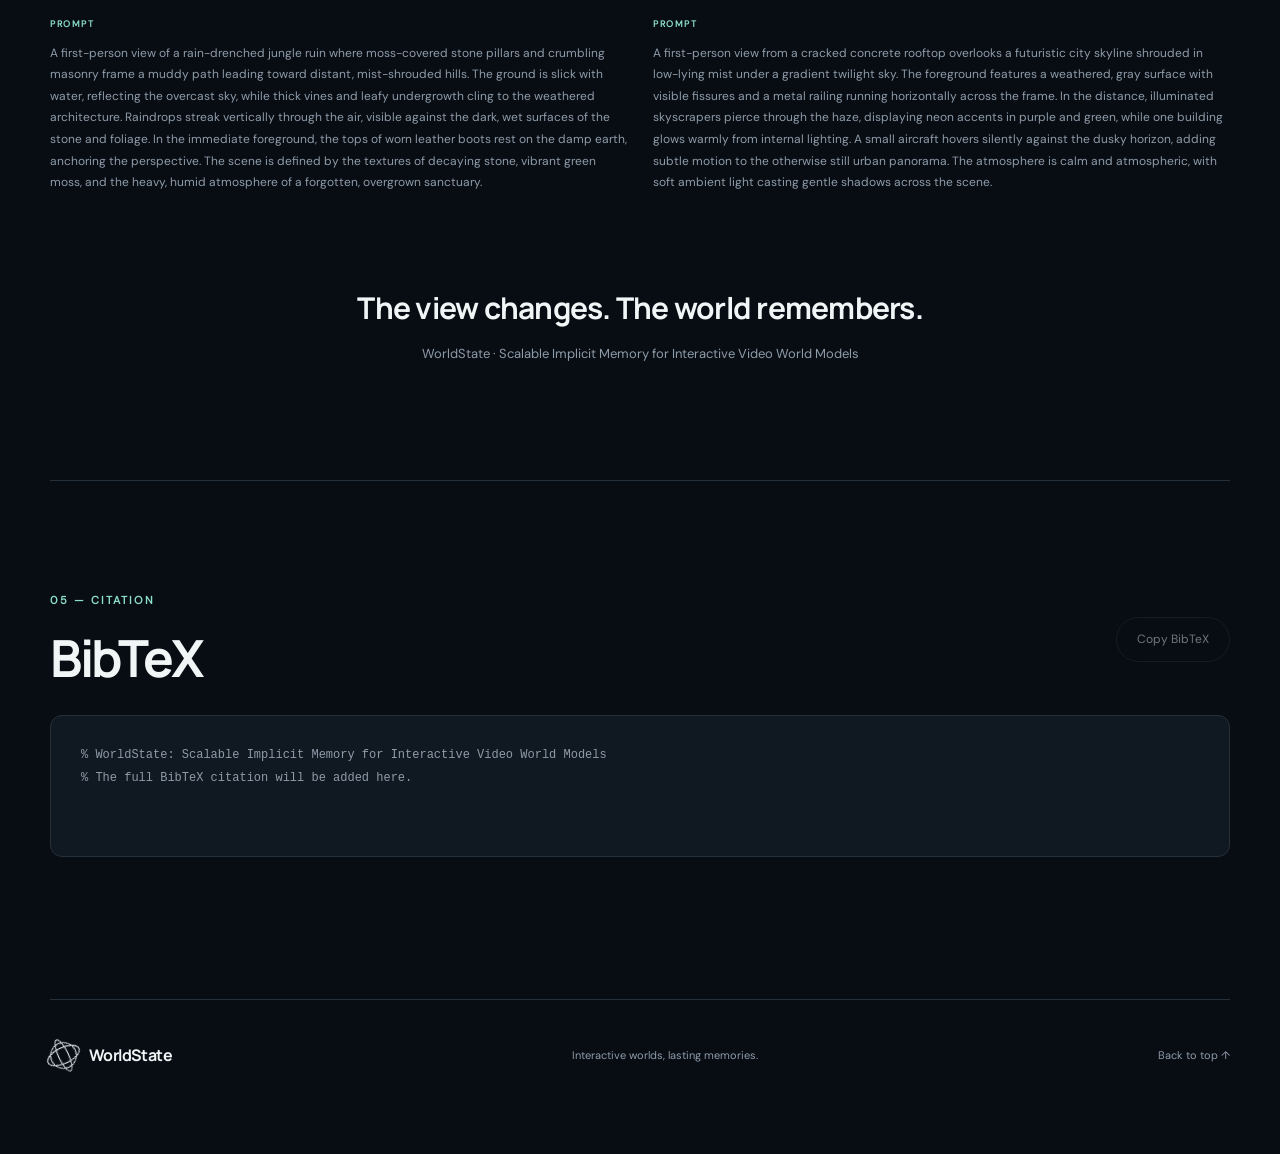
==== commit 7e49944b: "Keep Jungle Ruins and Futuristic City in long exploration" ====
--- a/index.html
+++ b/index.html
@@ -12,7 +12,7 @@
 <link rel="stylesheet" href="implicit.css?v=3">
 <link rel="stylesheet" href="title.css?v=8">
 <script src="title.js?v=3" defer></script>
-<script src="content.js?v=20260926-teahouse10" defer></script>
+<script src="content.js?v=20260926-long-two" defer></script>
 <script src="implicit.js?v=20260921" defer></script>
 <script src="video-preload.js?v=20260926-sandbox" defer></script>
 <script src="video-loops.js?v=20260926-loading-count" defer></script>
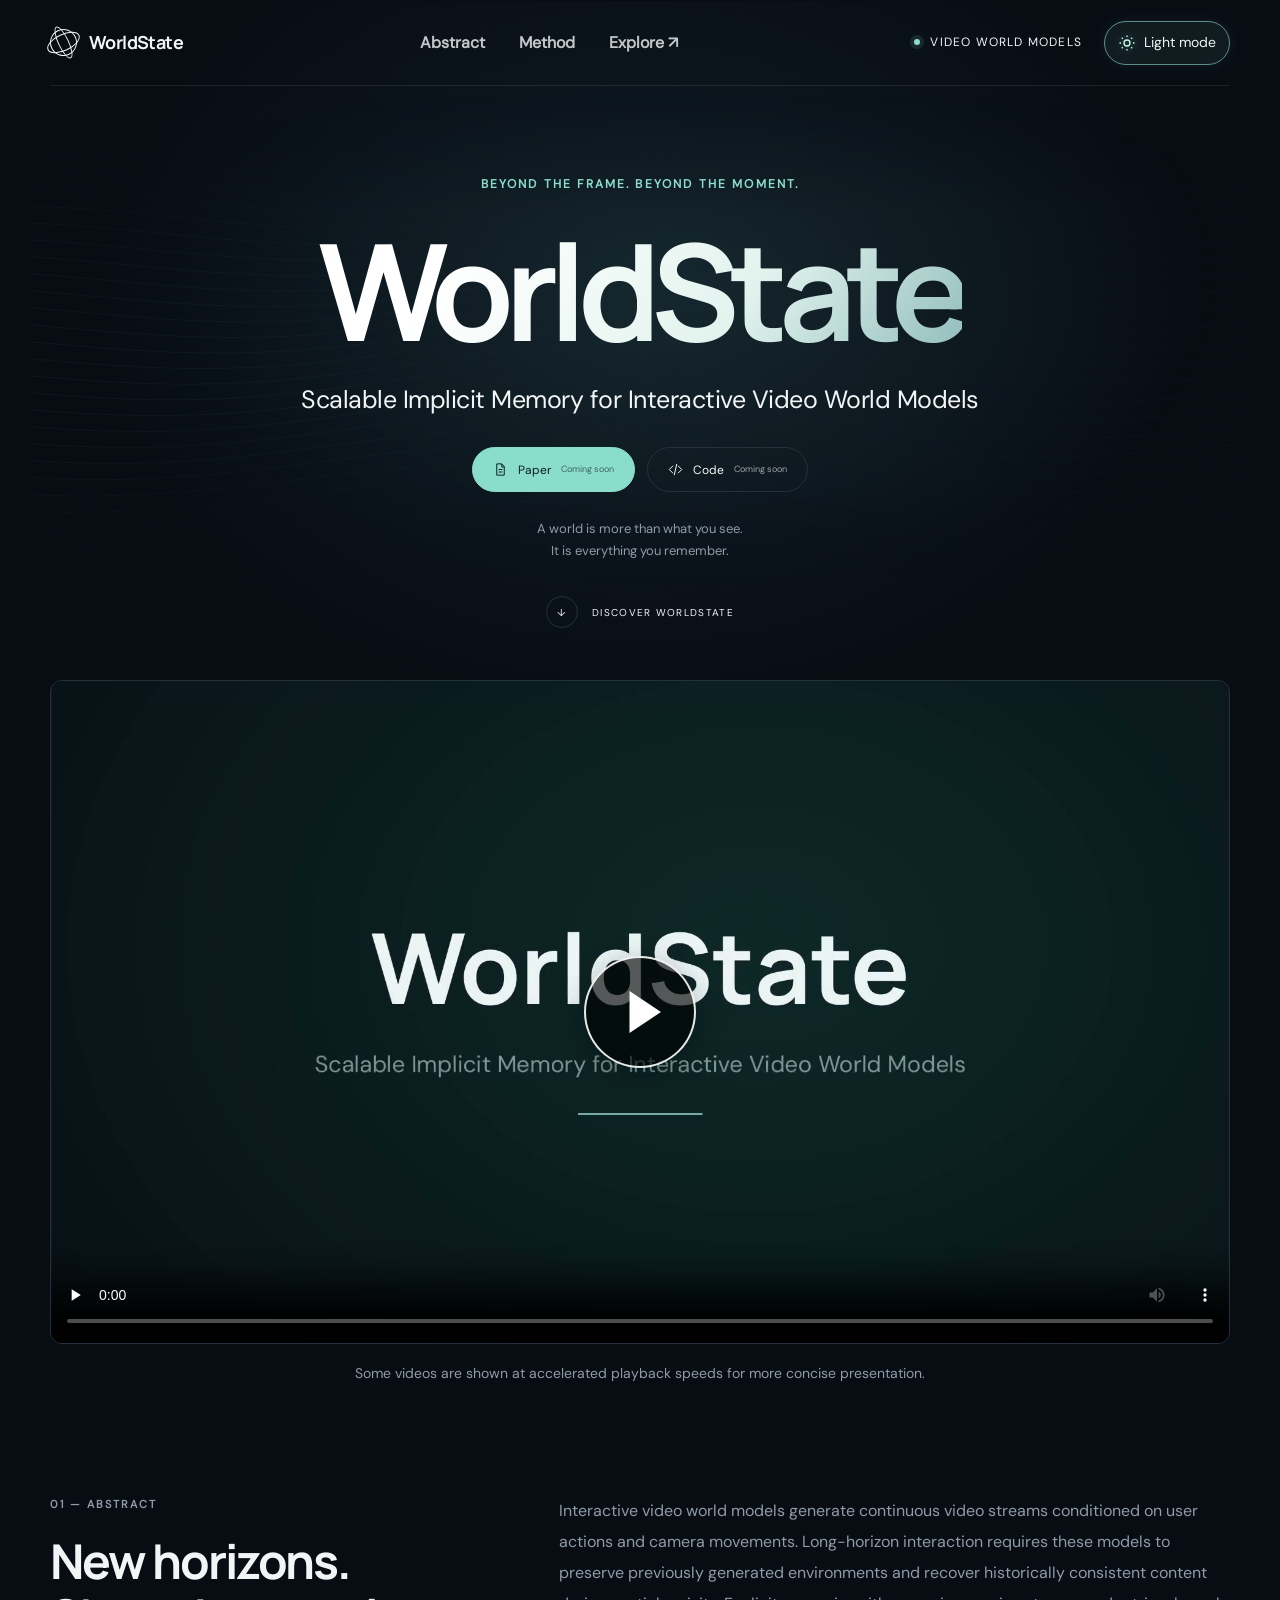
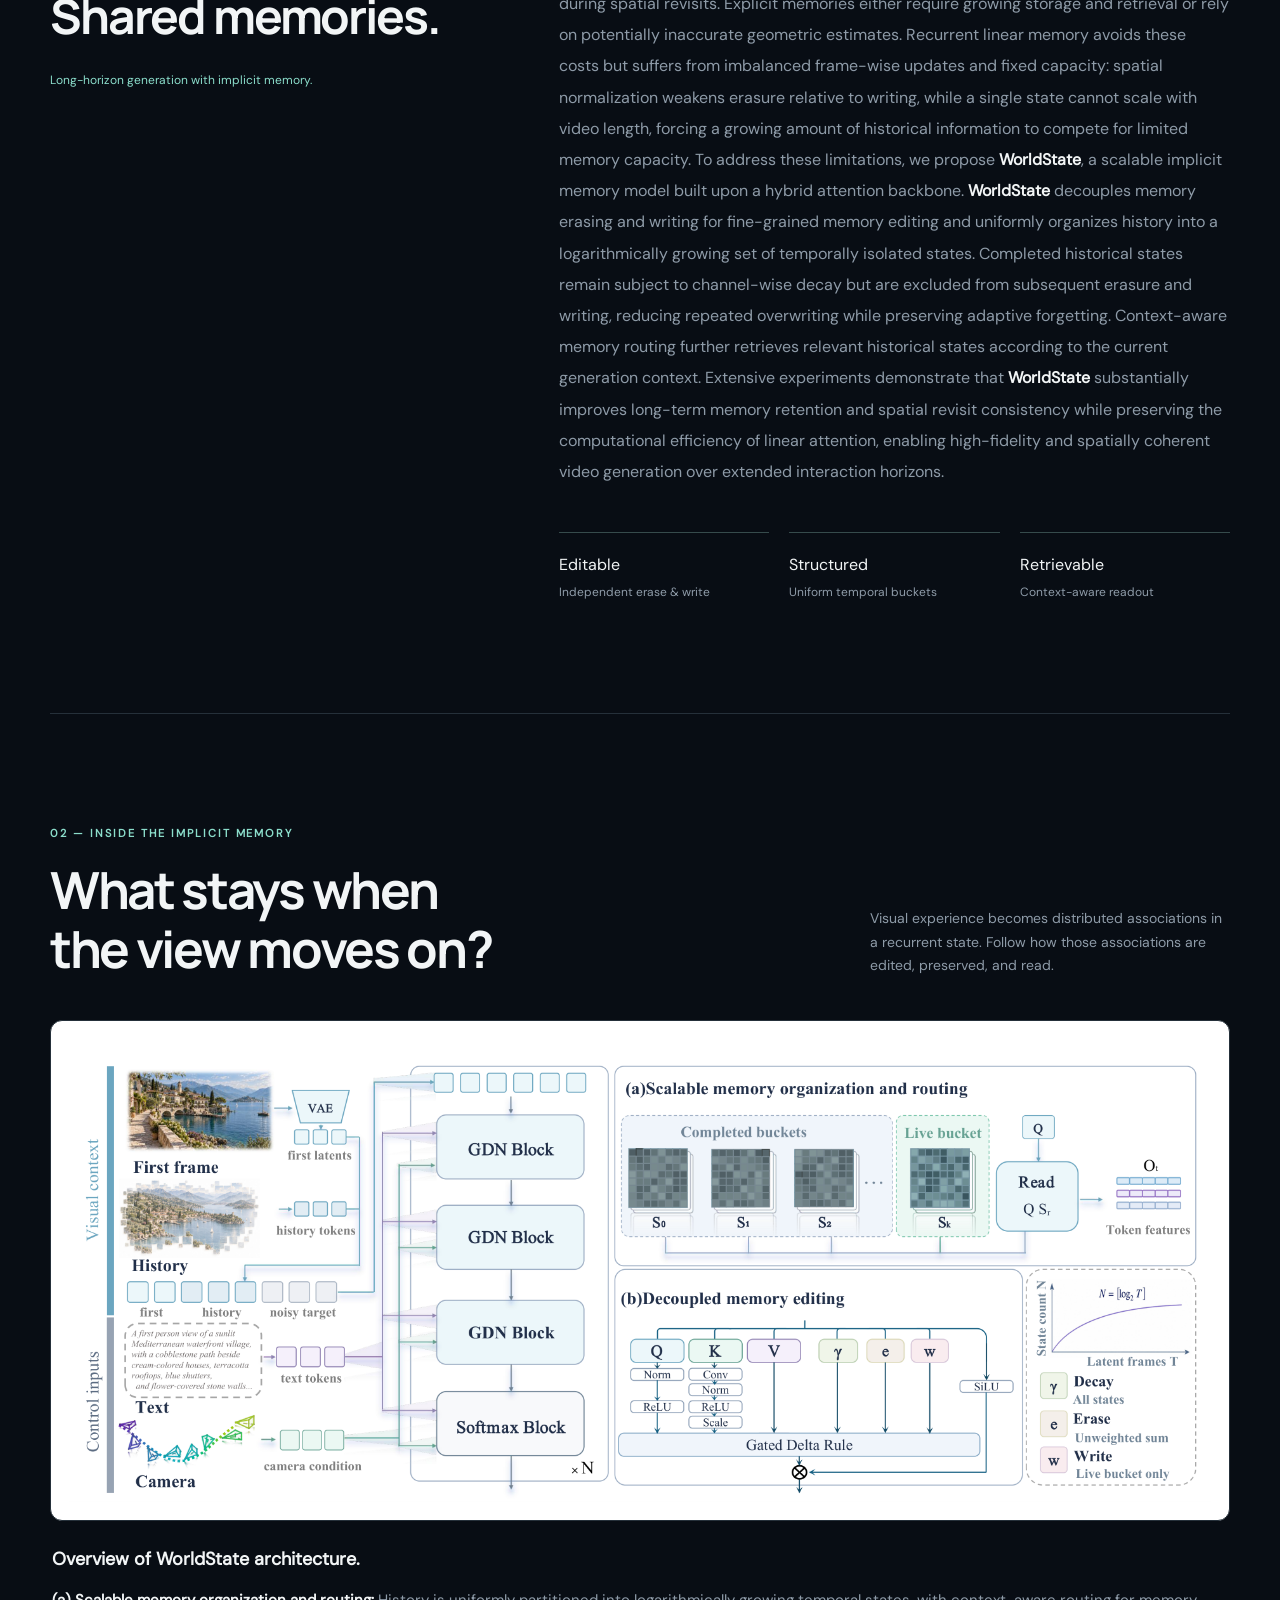
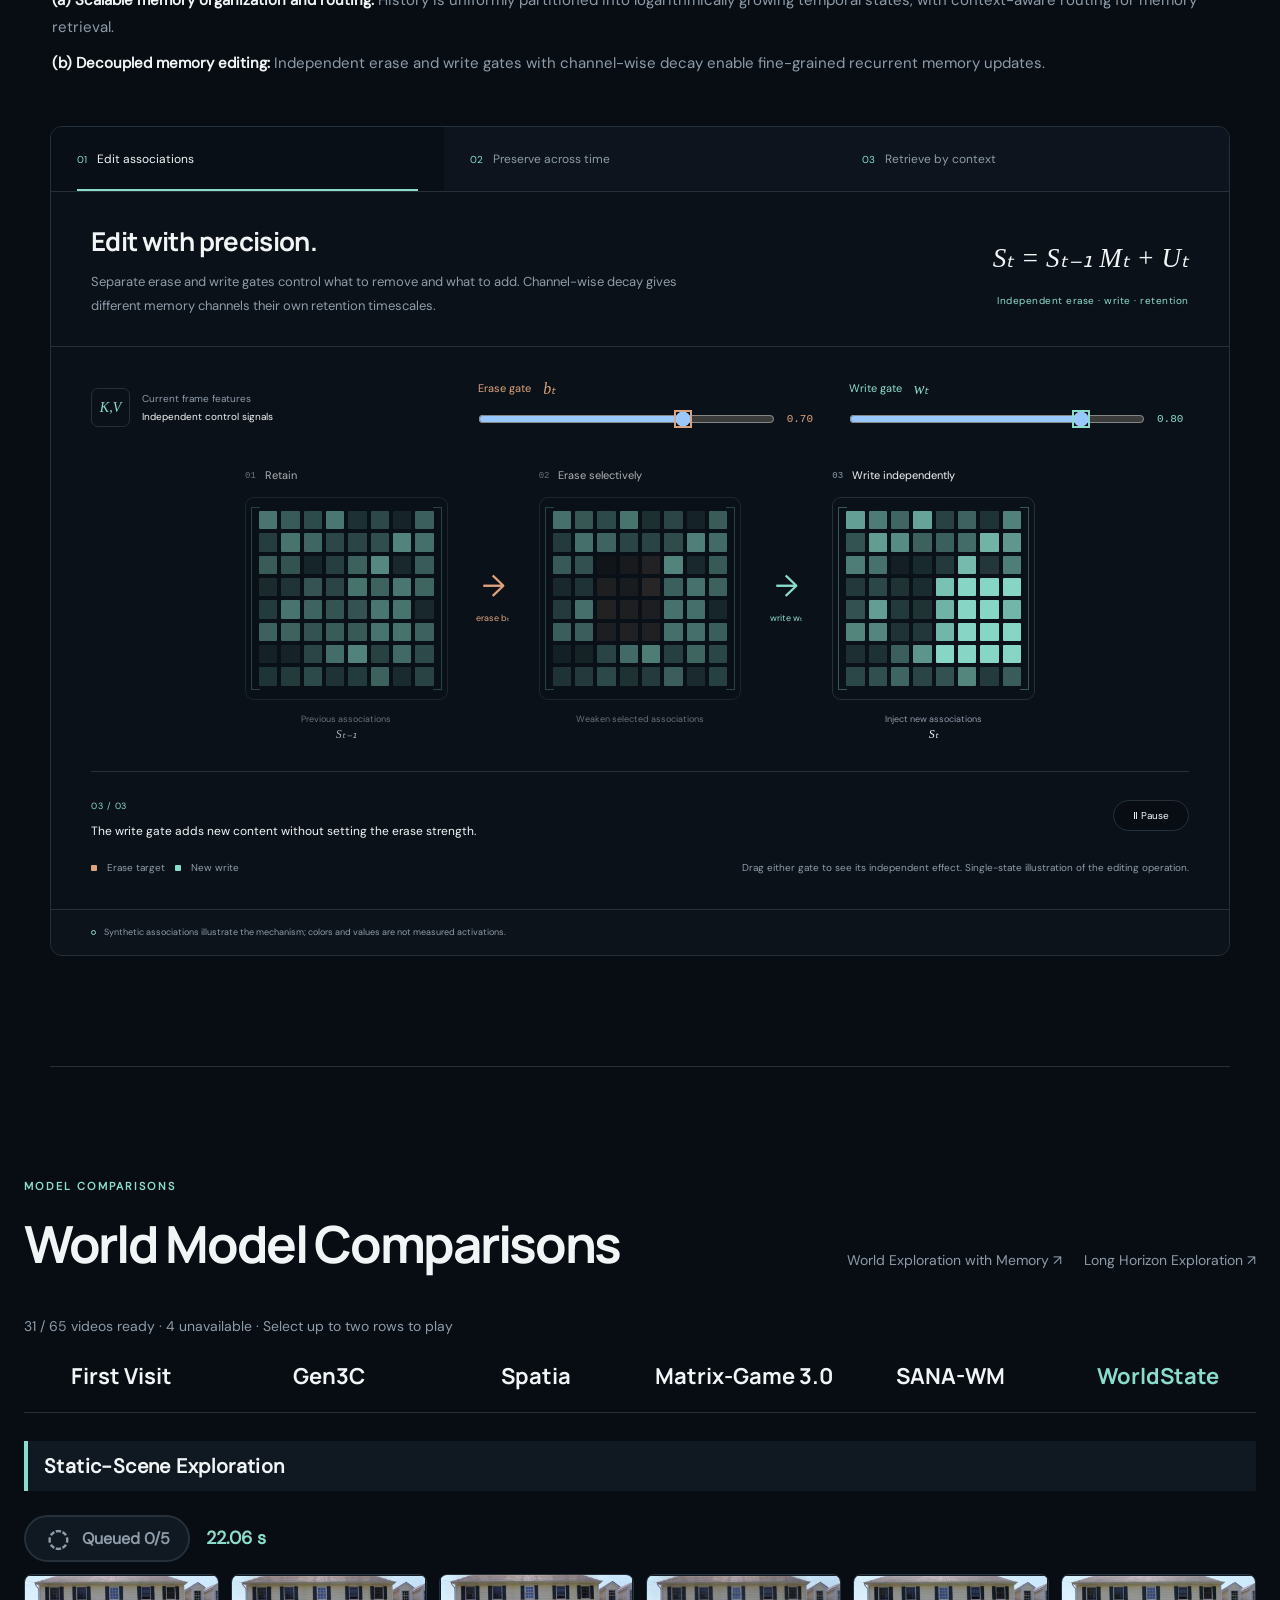
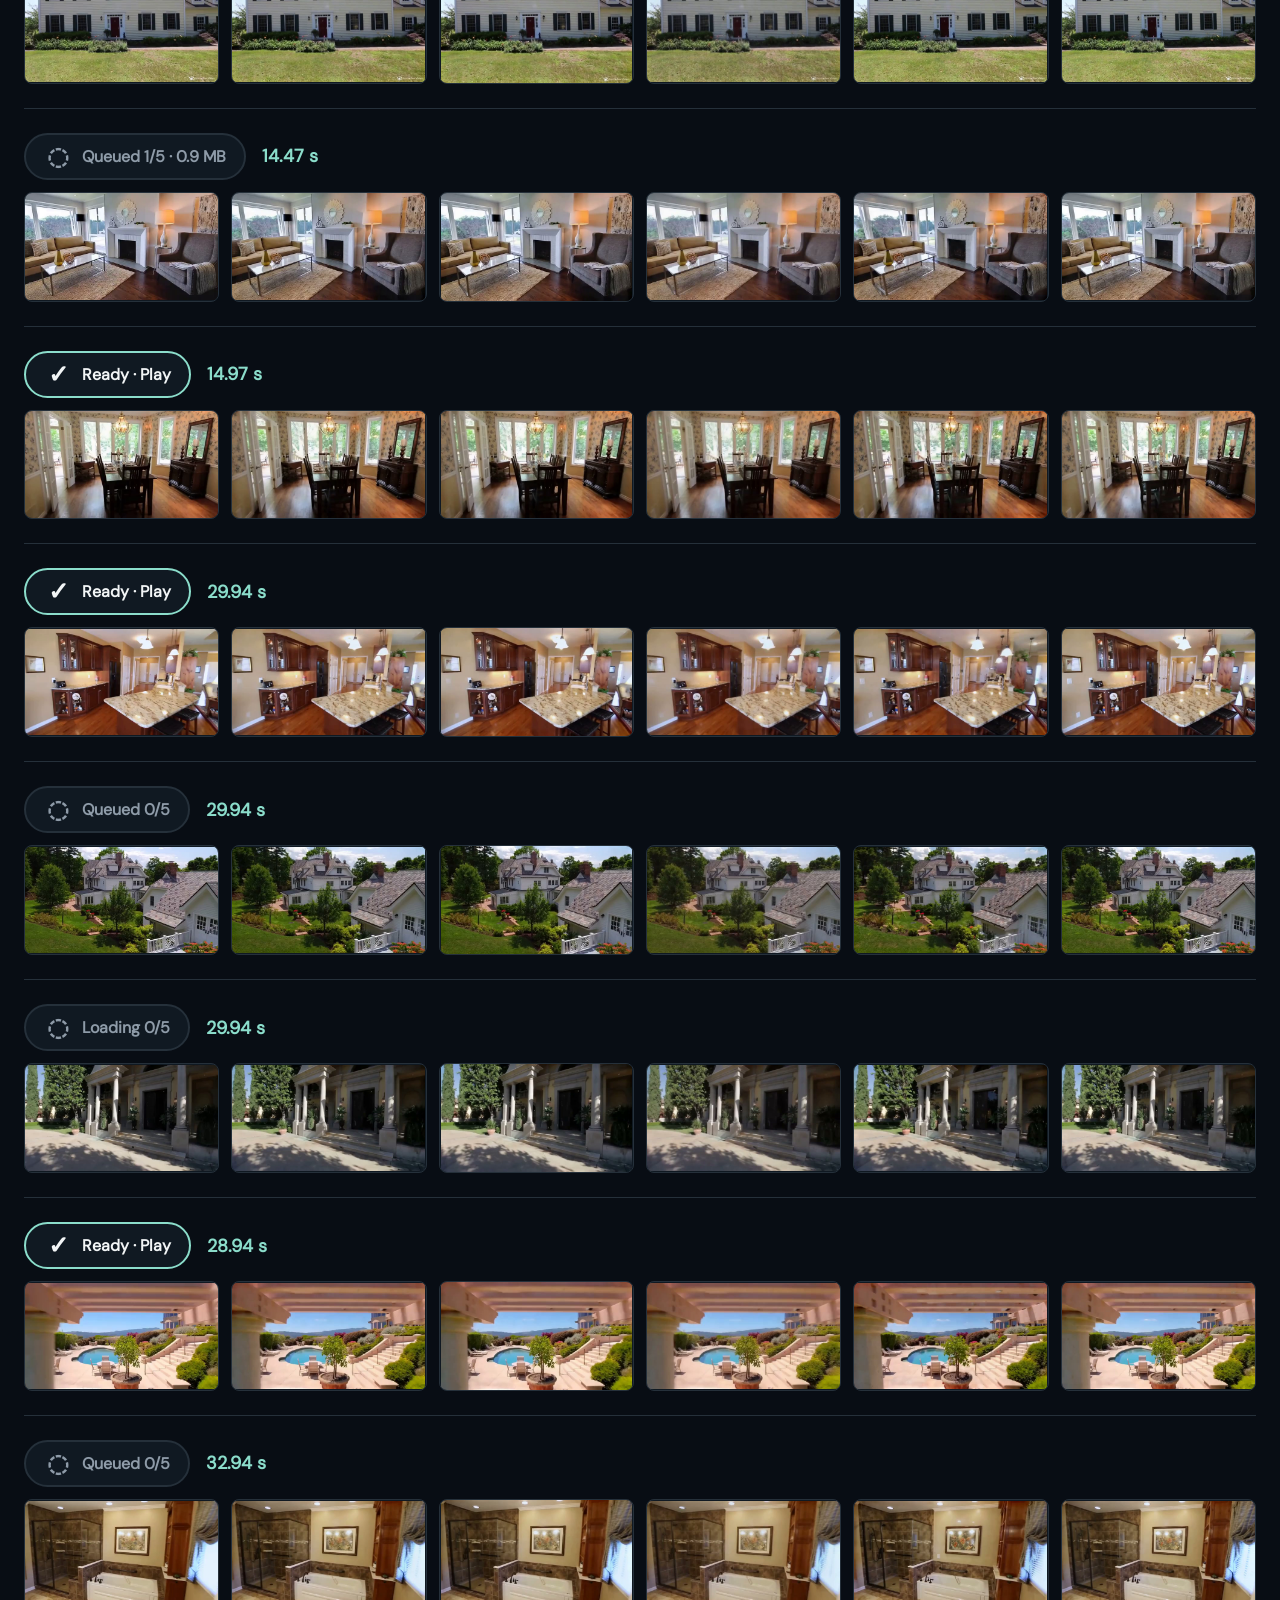
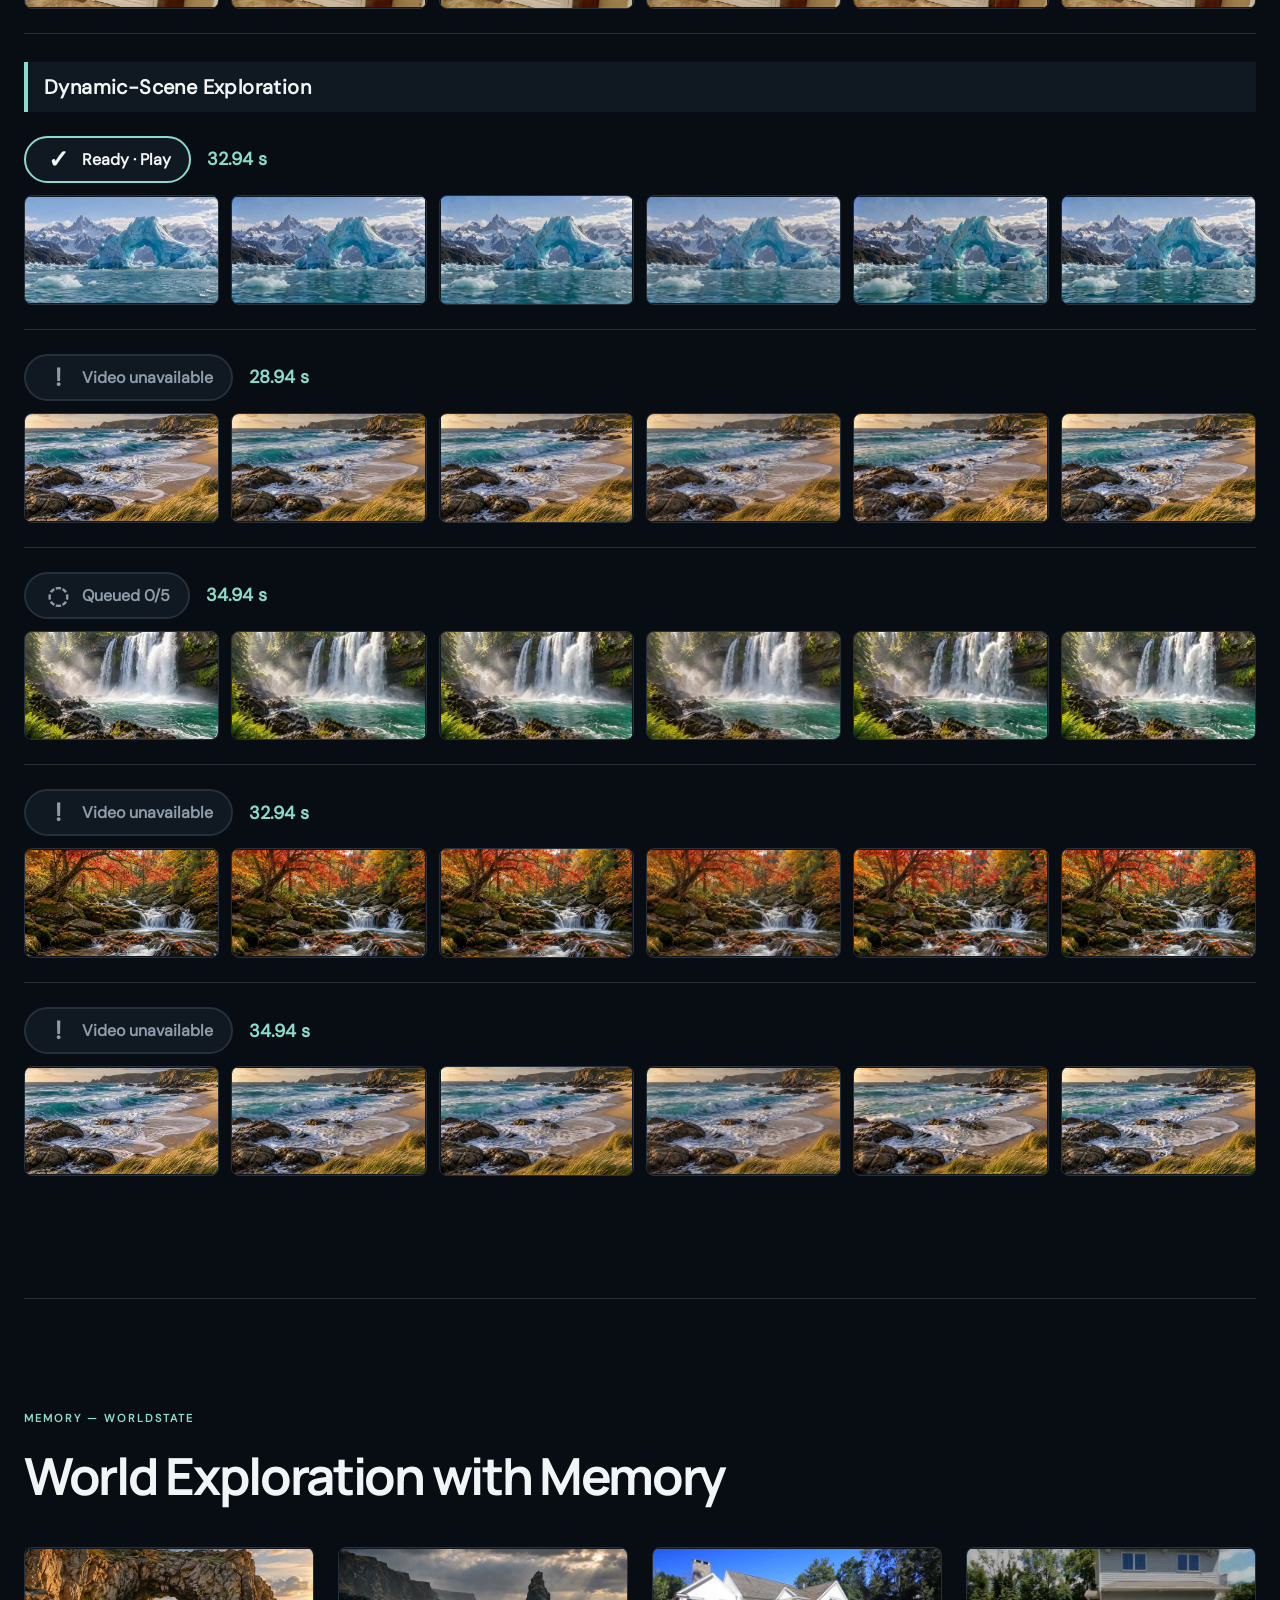
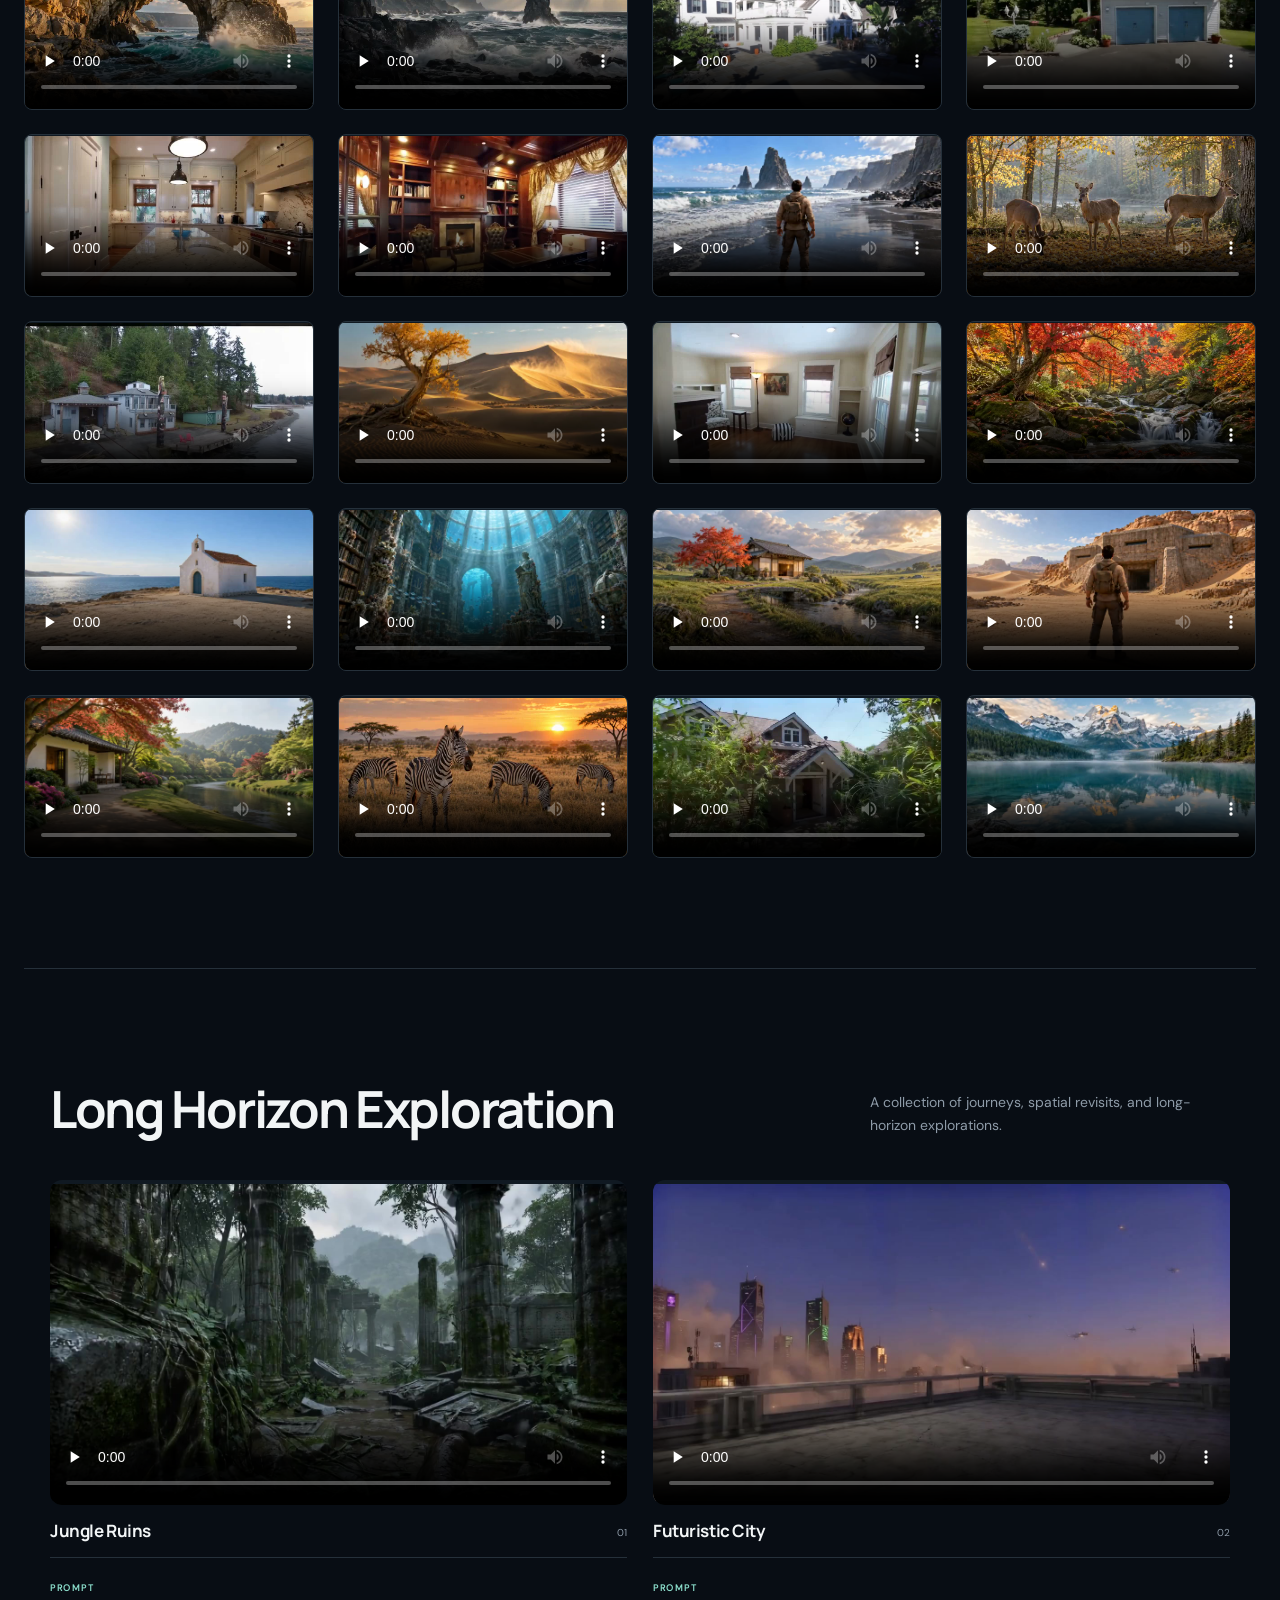
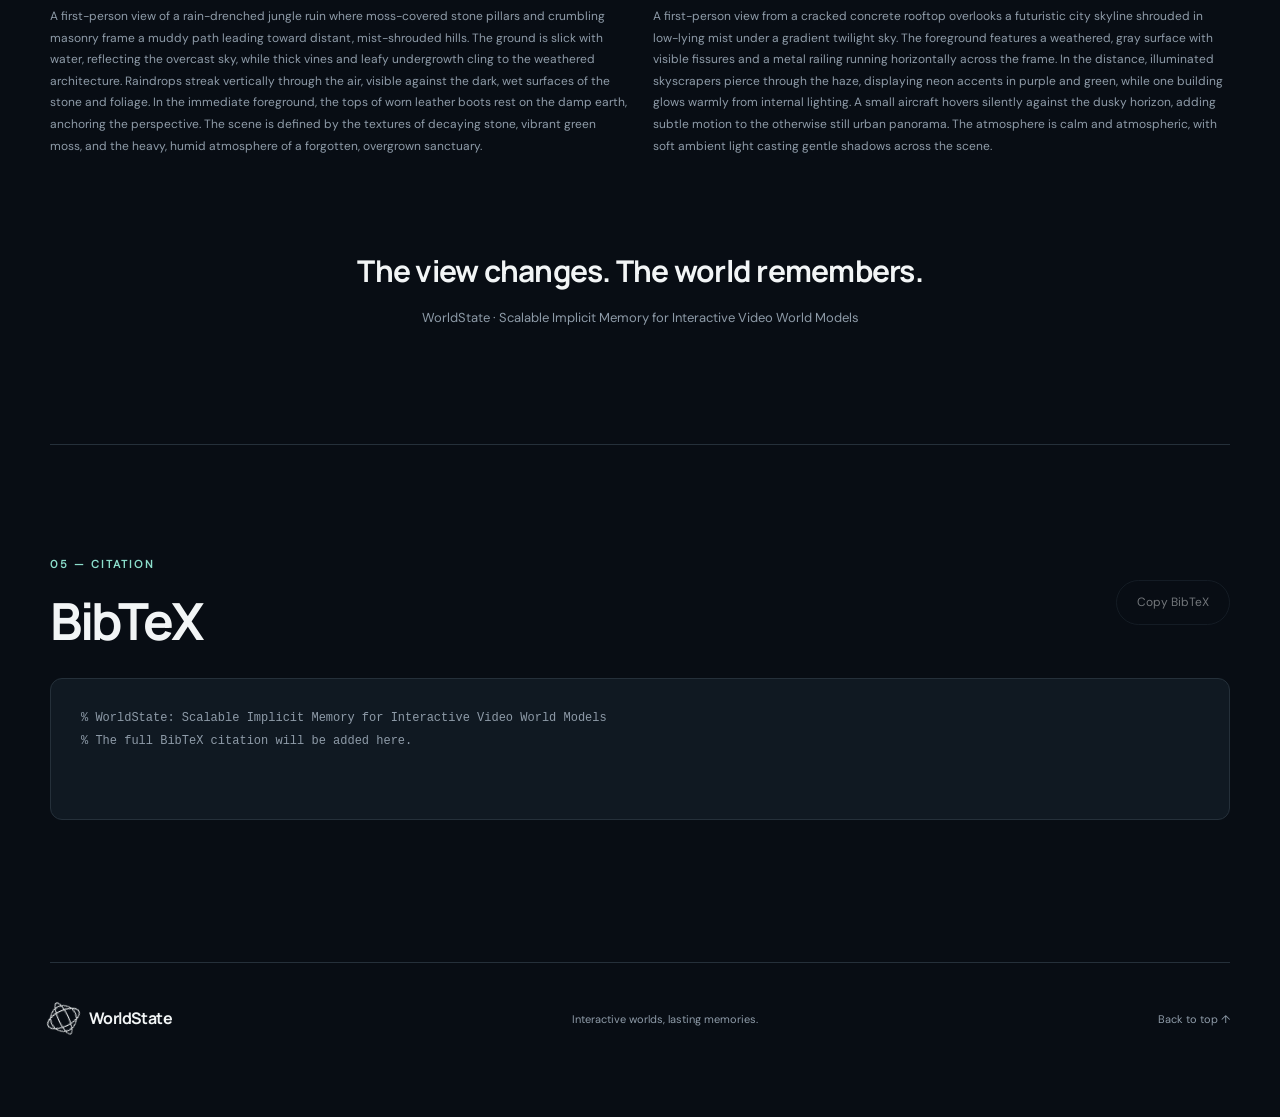
==== commit cfba2aed: "Remove long exploration section eyebrow" ====
--- a/index.html
+++ b/index.html
@@ -16,7 +16,7 @@
 <script src="implicit.js?v=20260921" defer></script>
 <script src="video-preload.js?v=20260926-sandbox" defer></script>
 <script src="video-loops.js?v=20260926-loading-count" defer></script>
-<script src="app.js?v=20260926-memory-title" defer></script>
+<script src="app.js?v=20260926-long-heading" defer></script>
 </head>
 <body>
 <div id="app"></div>
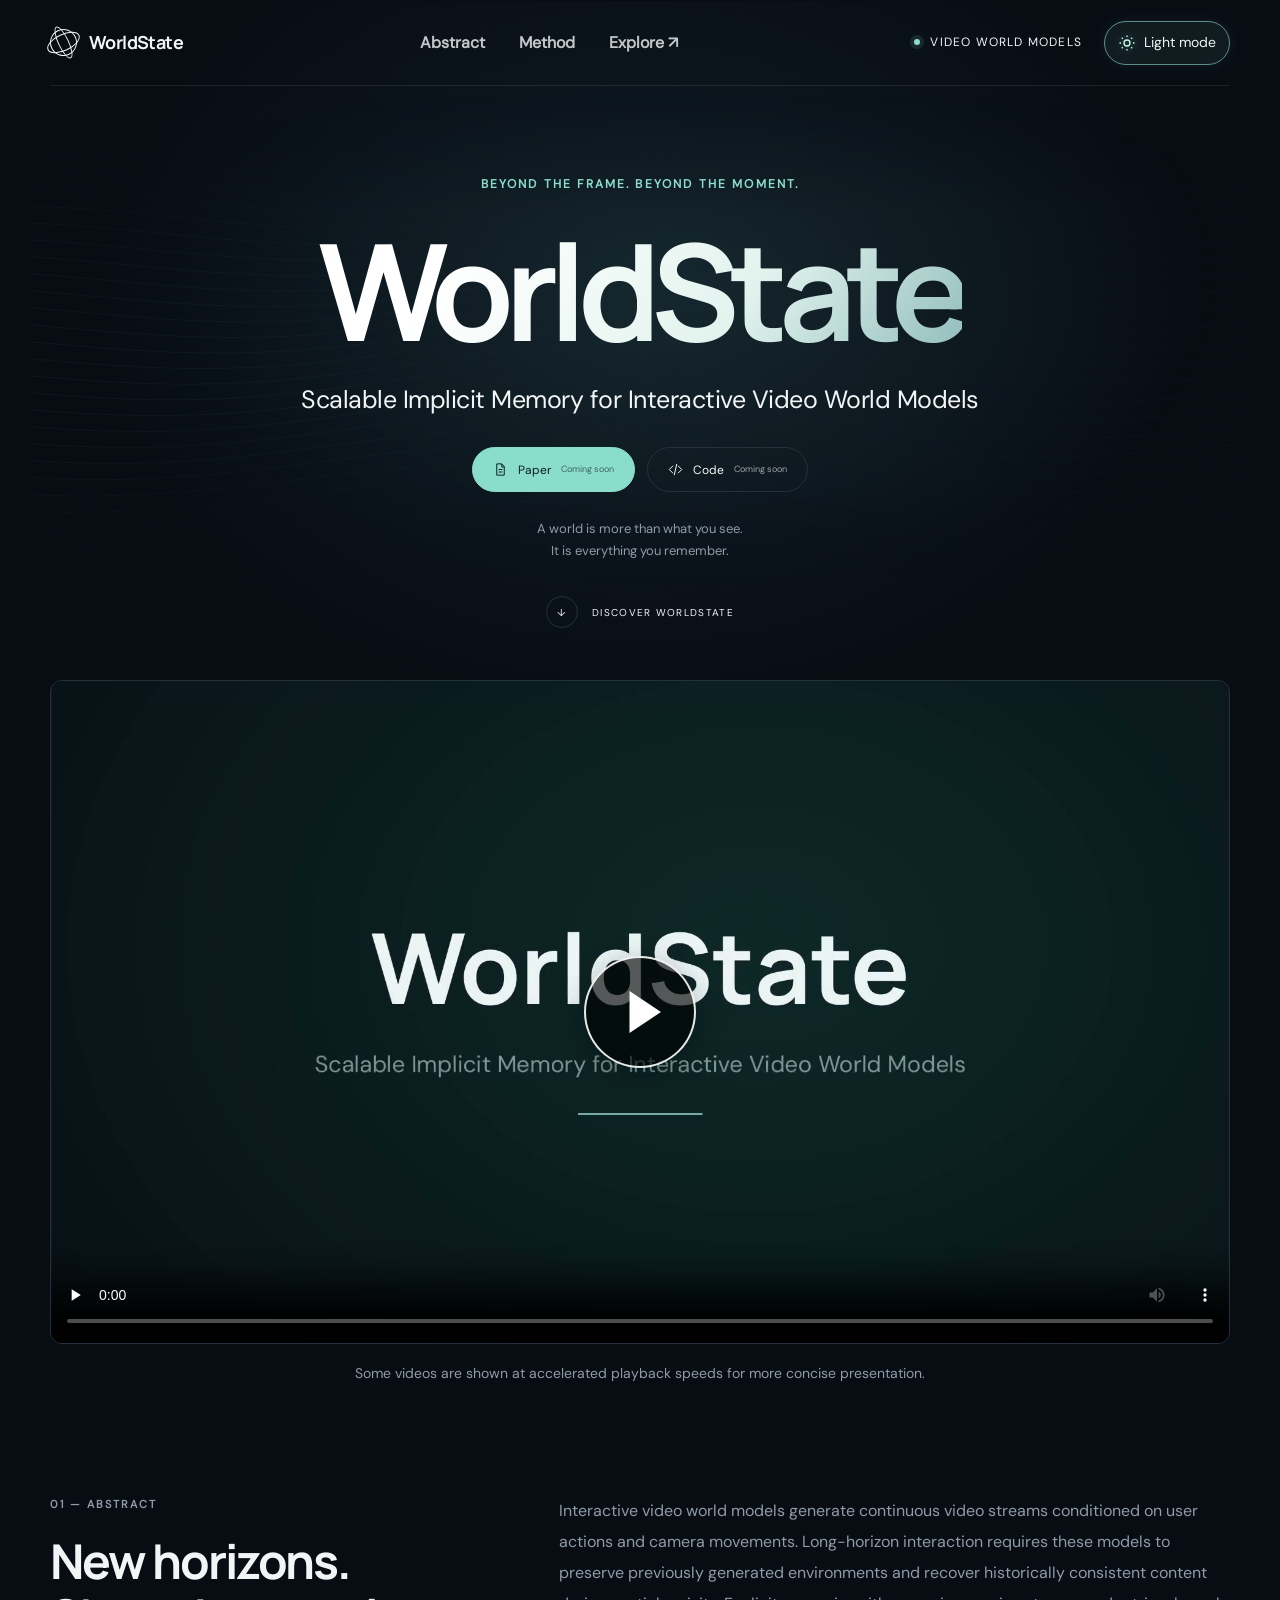
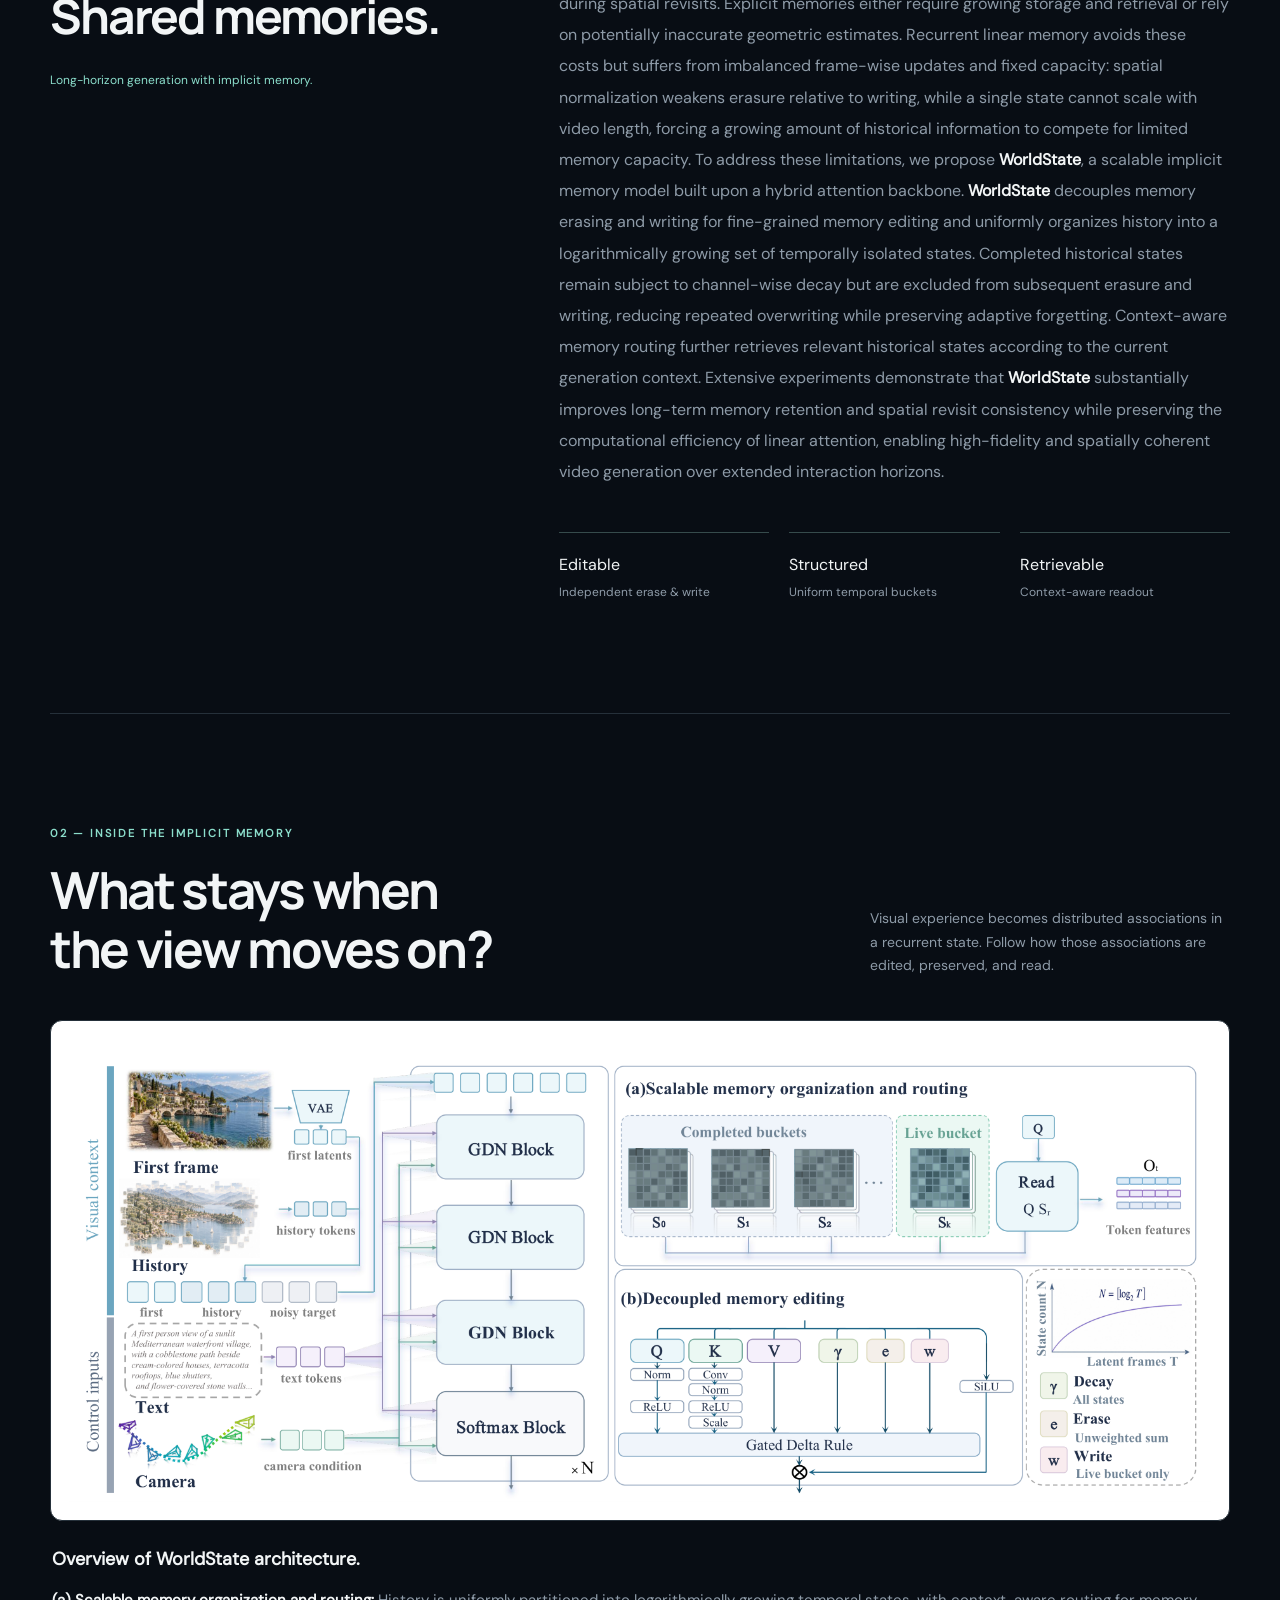
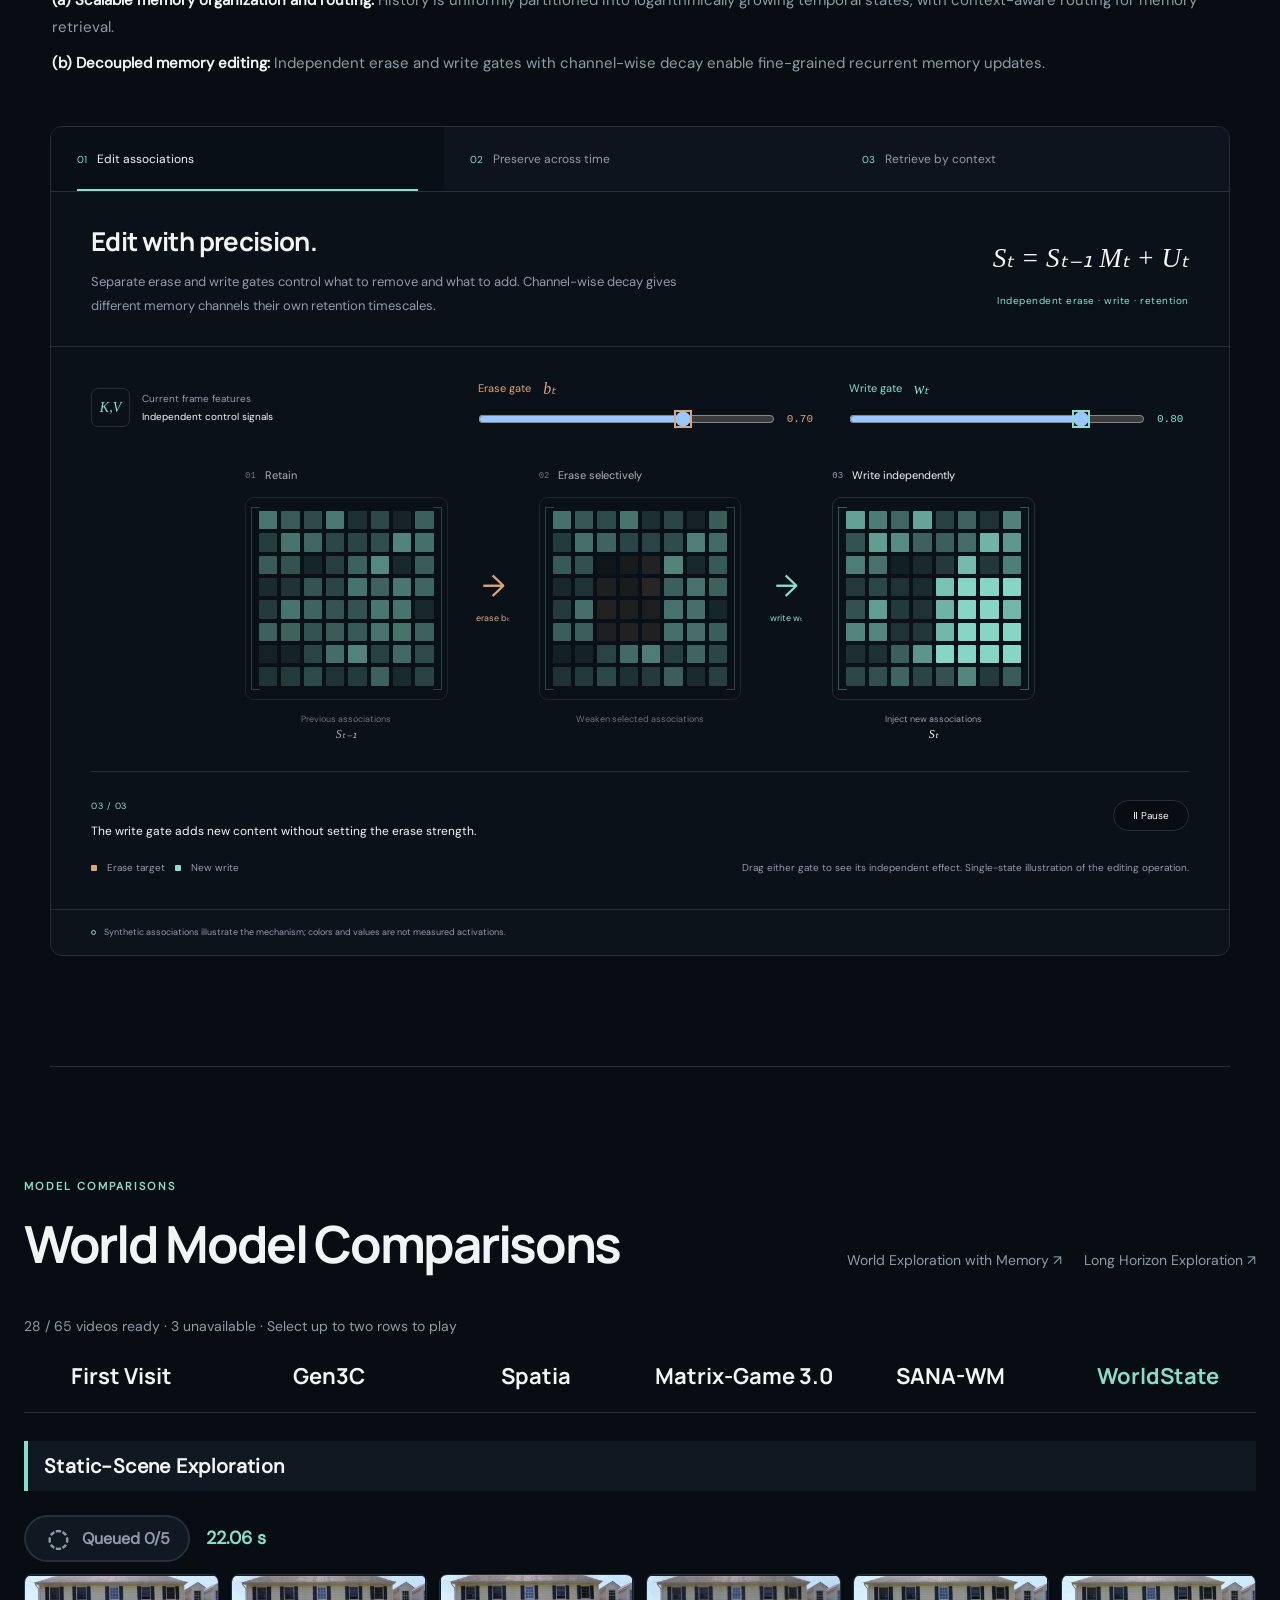
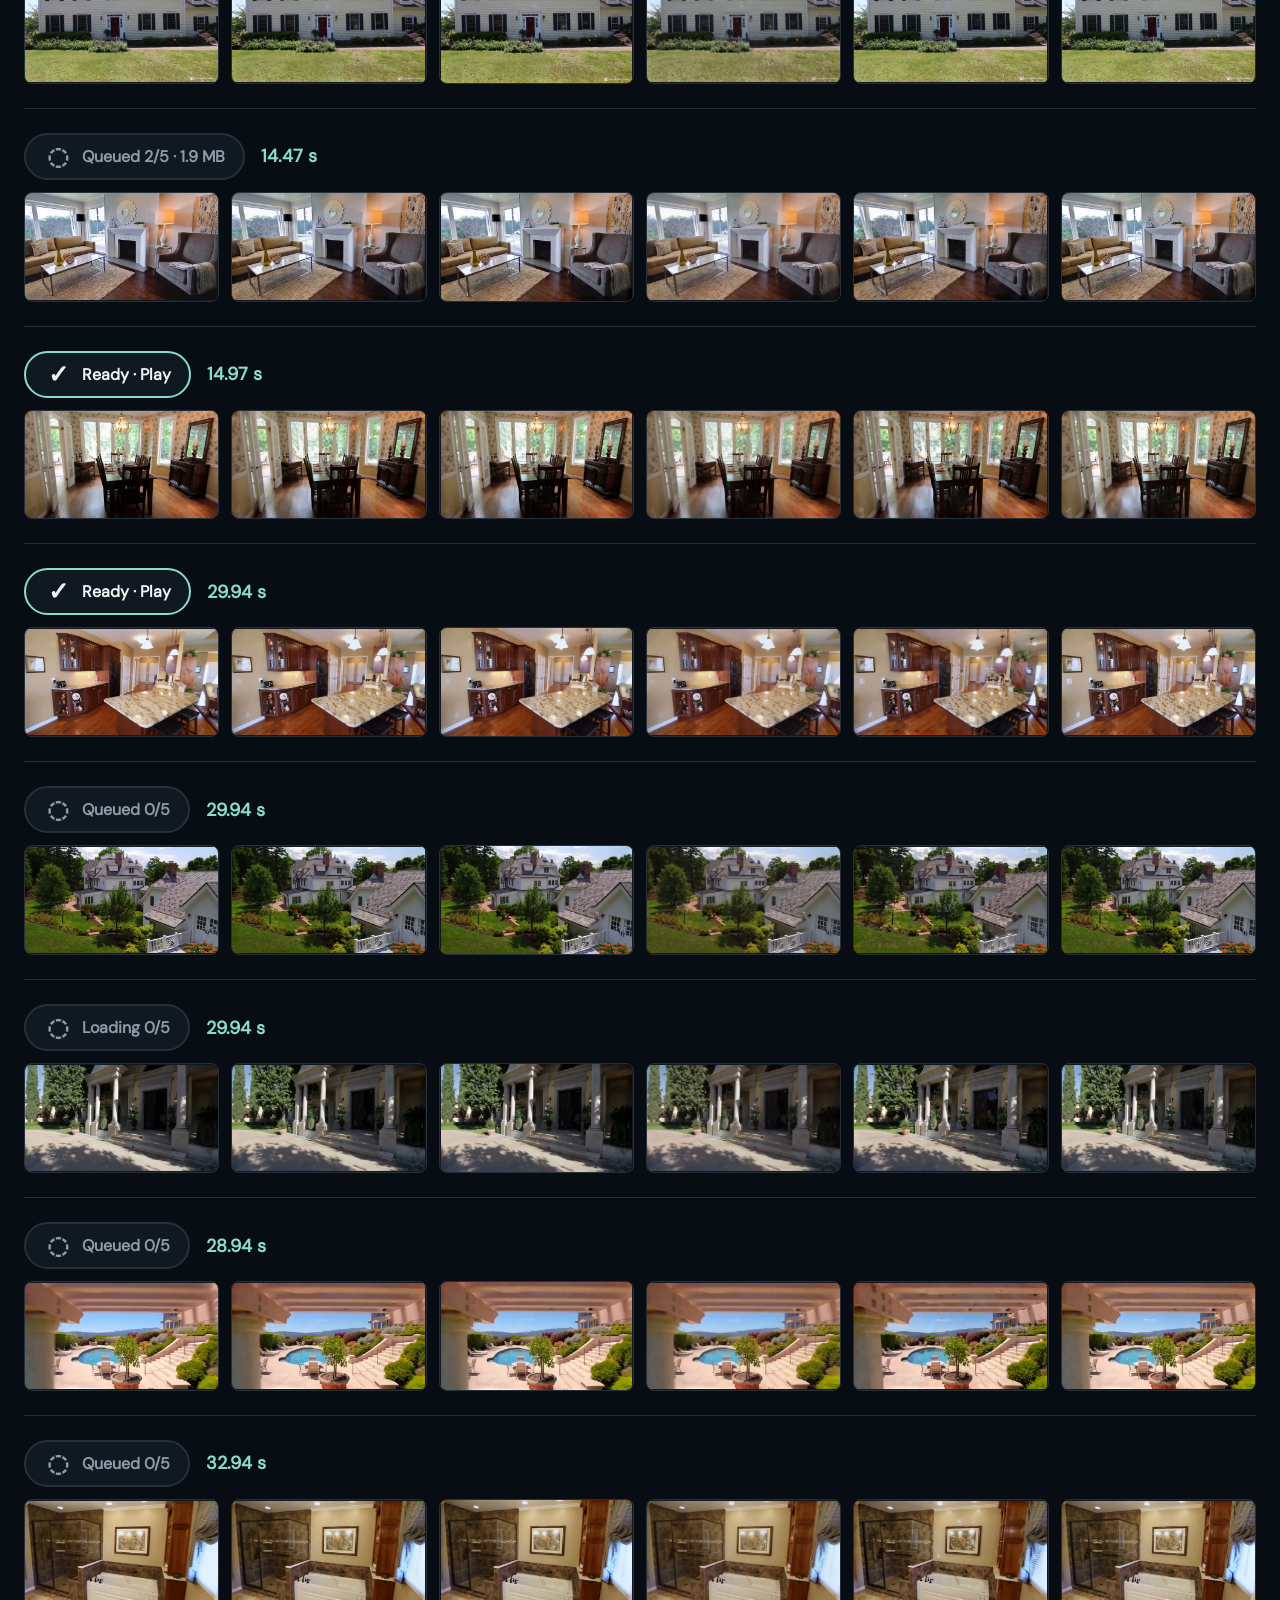
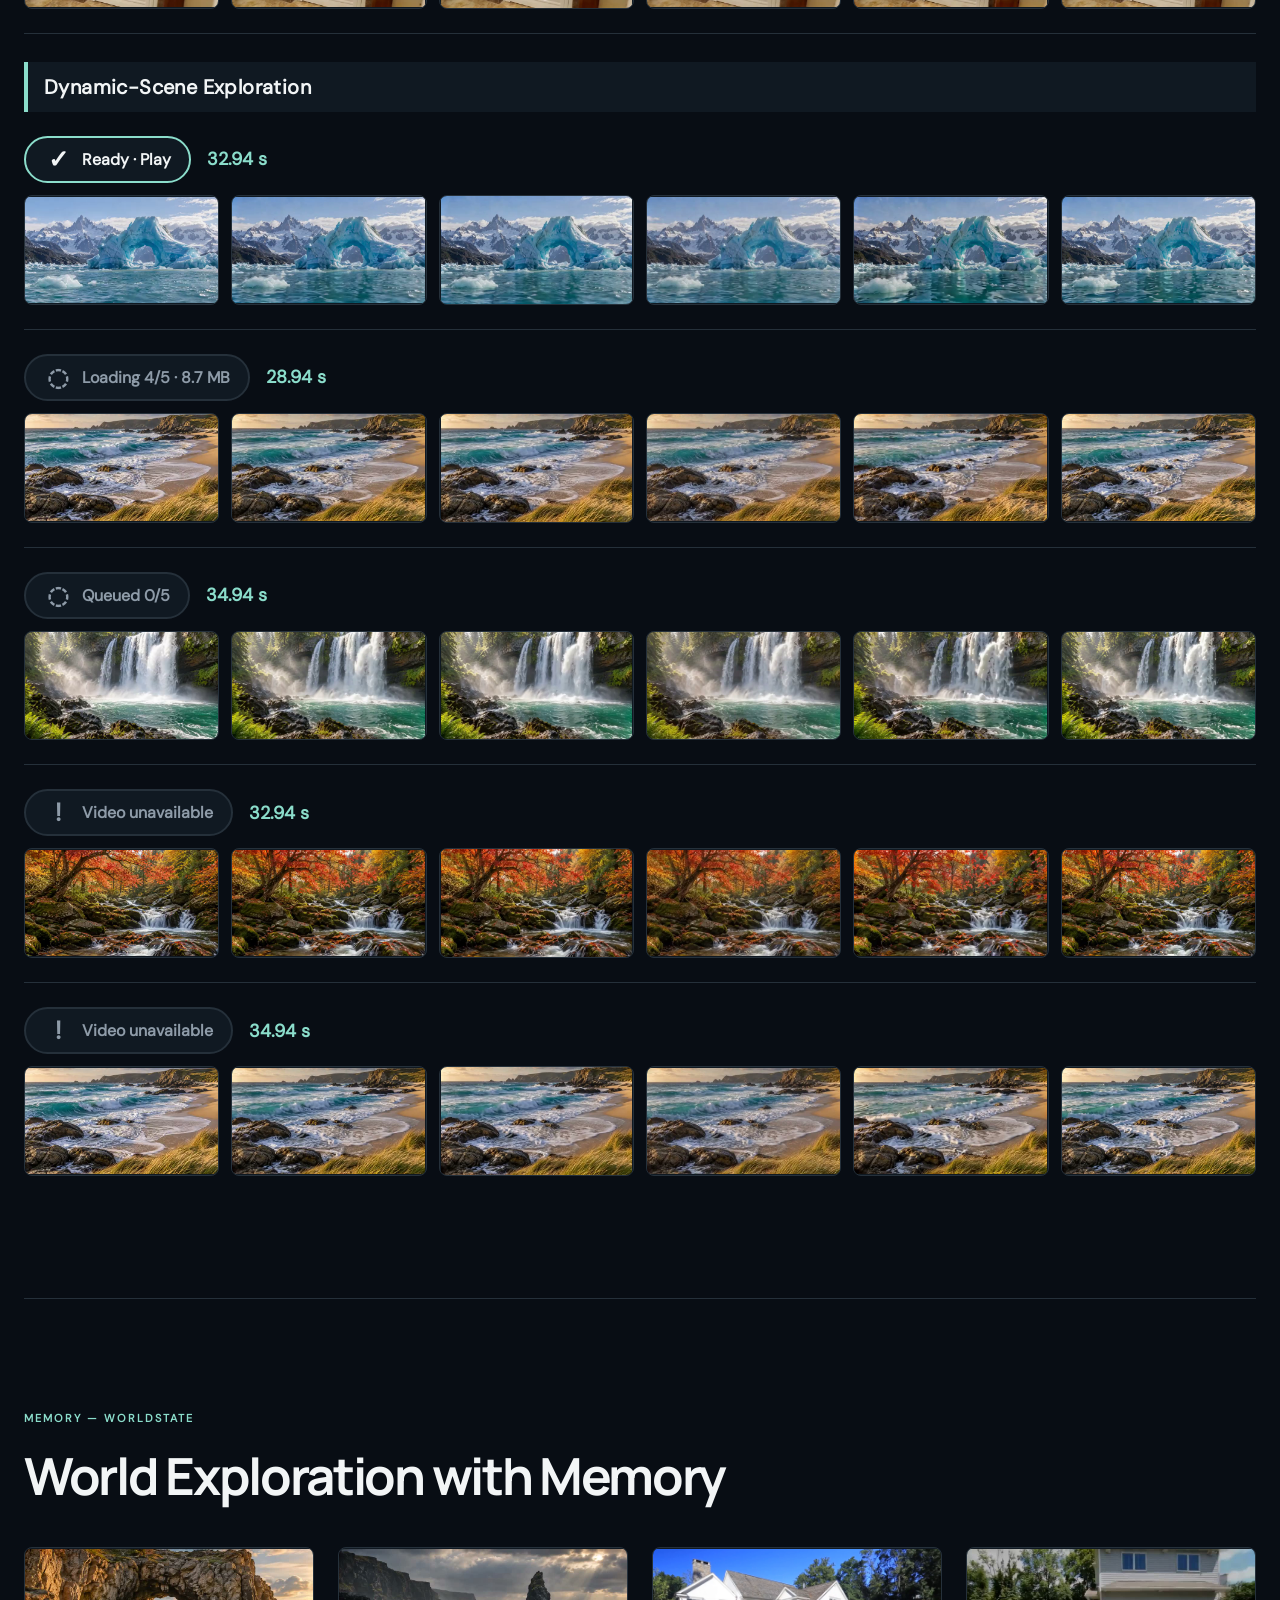
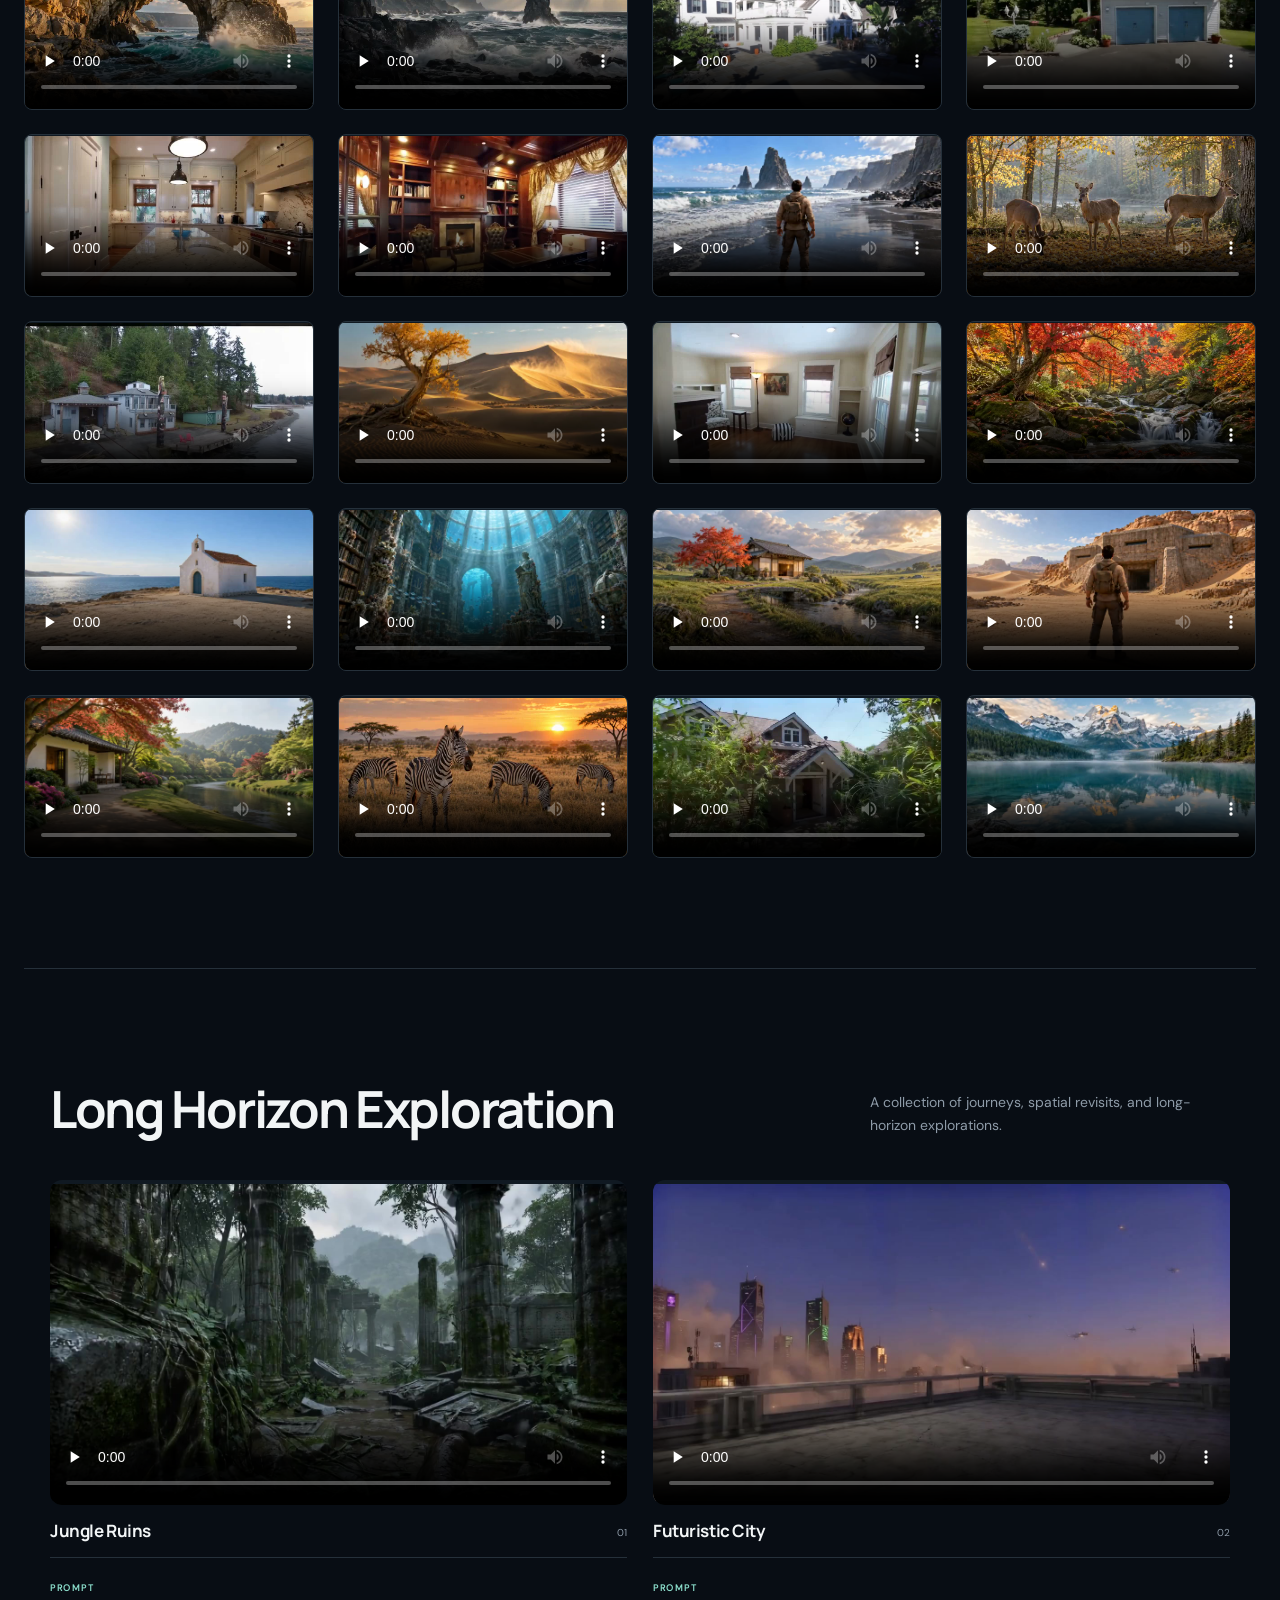
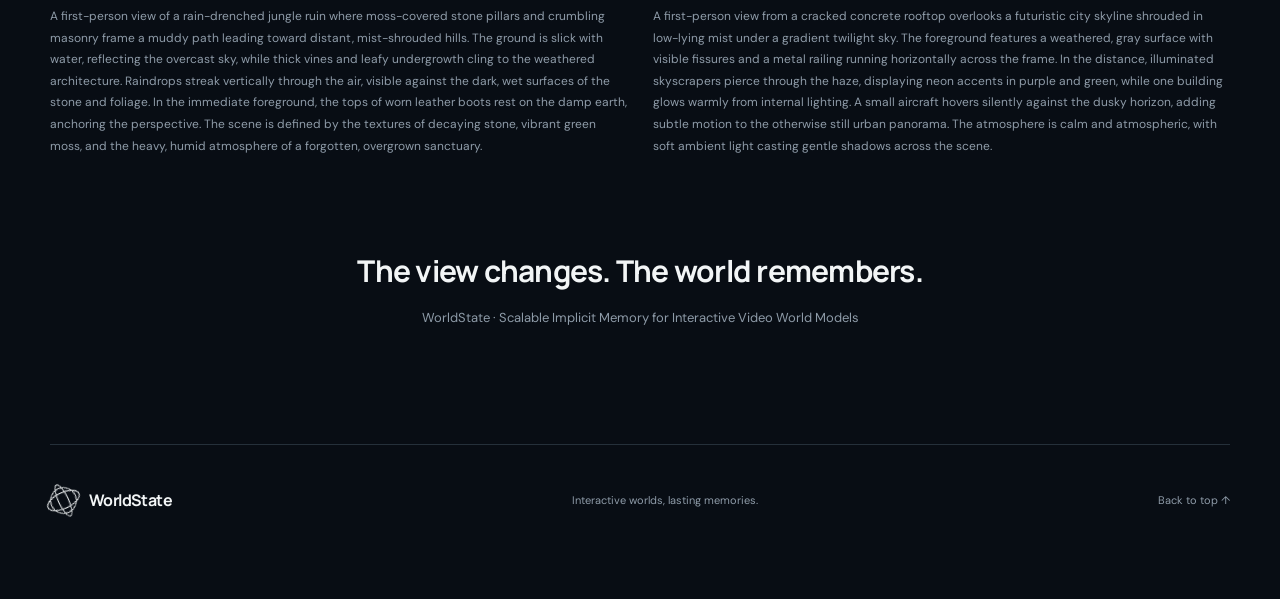
==== commit 07d54eb3: "Remove citation section and copy handler" ====
--- a/index.html
+++ b/index.html
@@ -16,7 +16,7 @@
 <script src="implicit.js?v=20260921" defer></script>
 <script src="video-preload.js?v=20260926-sandbox" defer></script>
 <script src="video-loops.js?v=20260926-loading-count" defer></script>
-<script src="app.js?v=20260926-long-heading" defer></script>
+<script src="app.js?v=20260926-no-citation" defer></script>
 </head>
 <body>
 <div id="app"></div>
